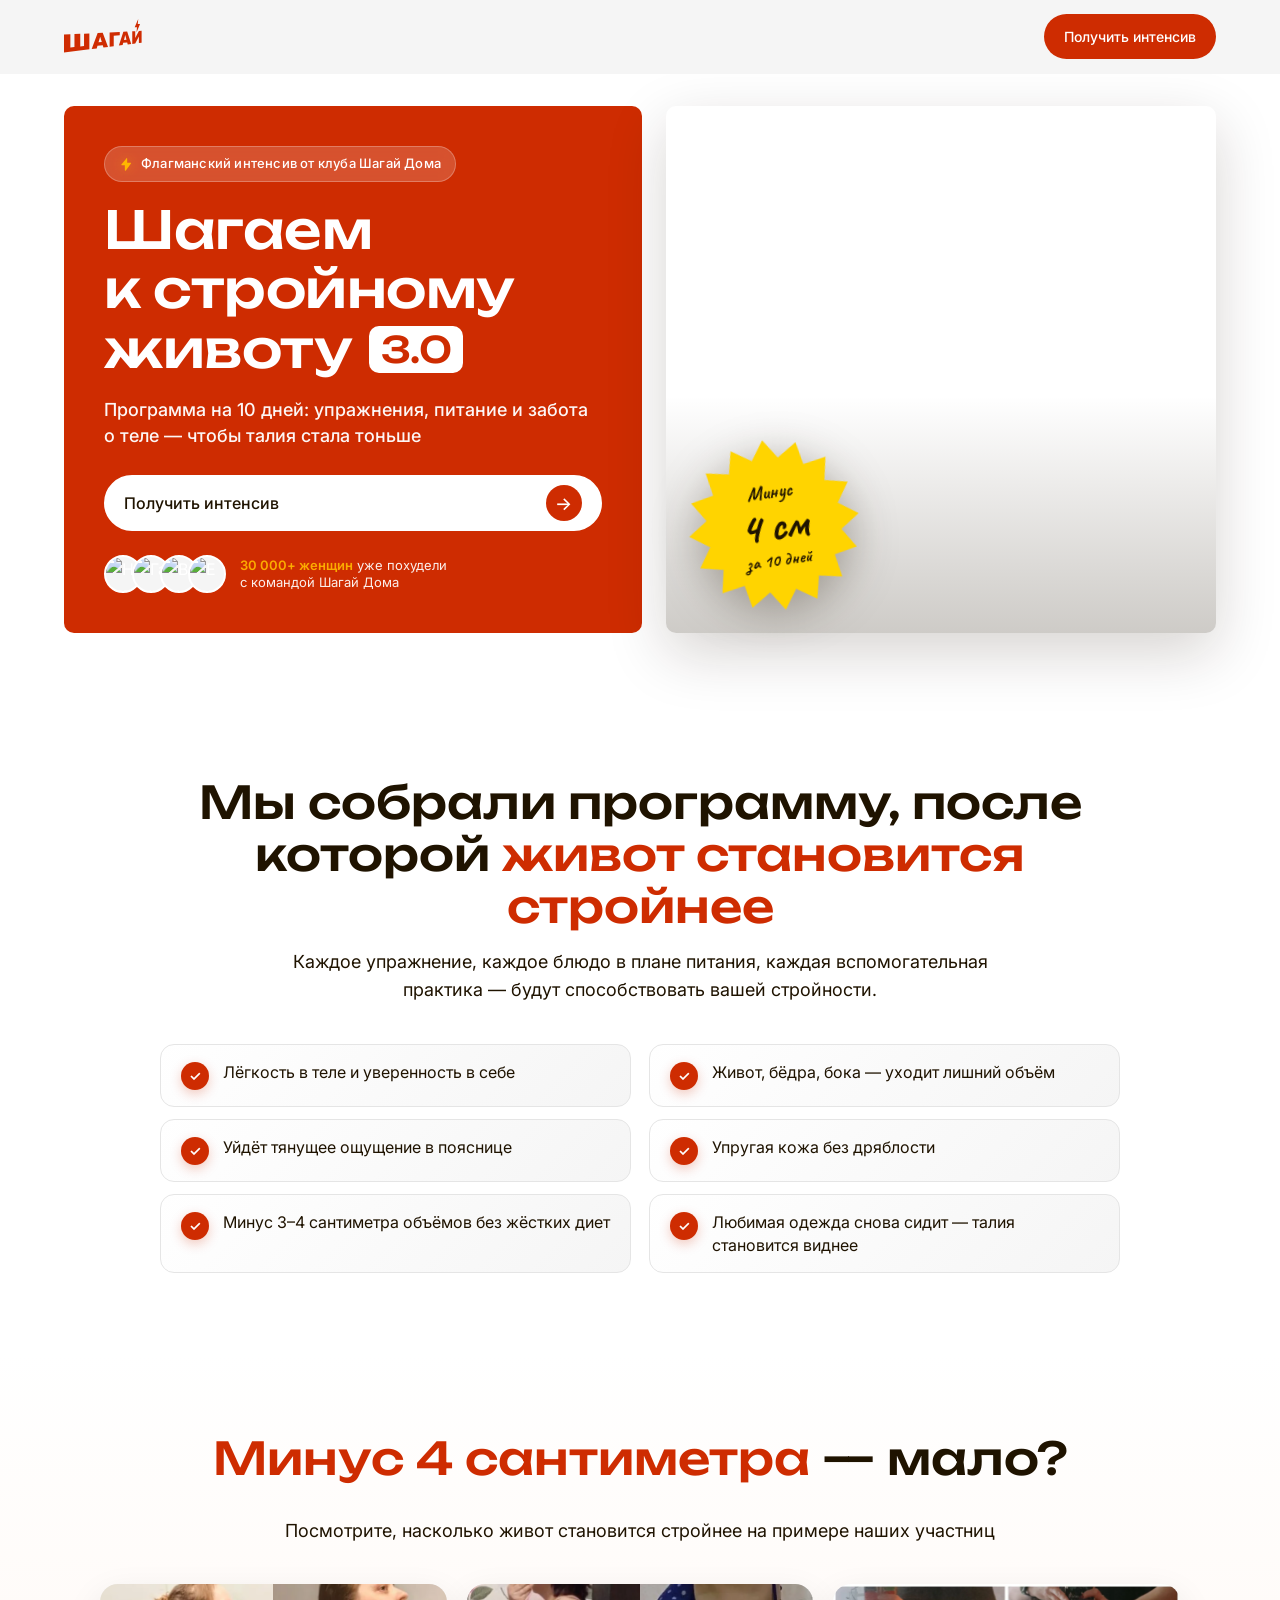
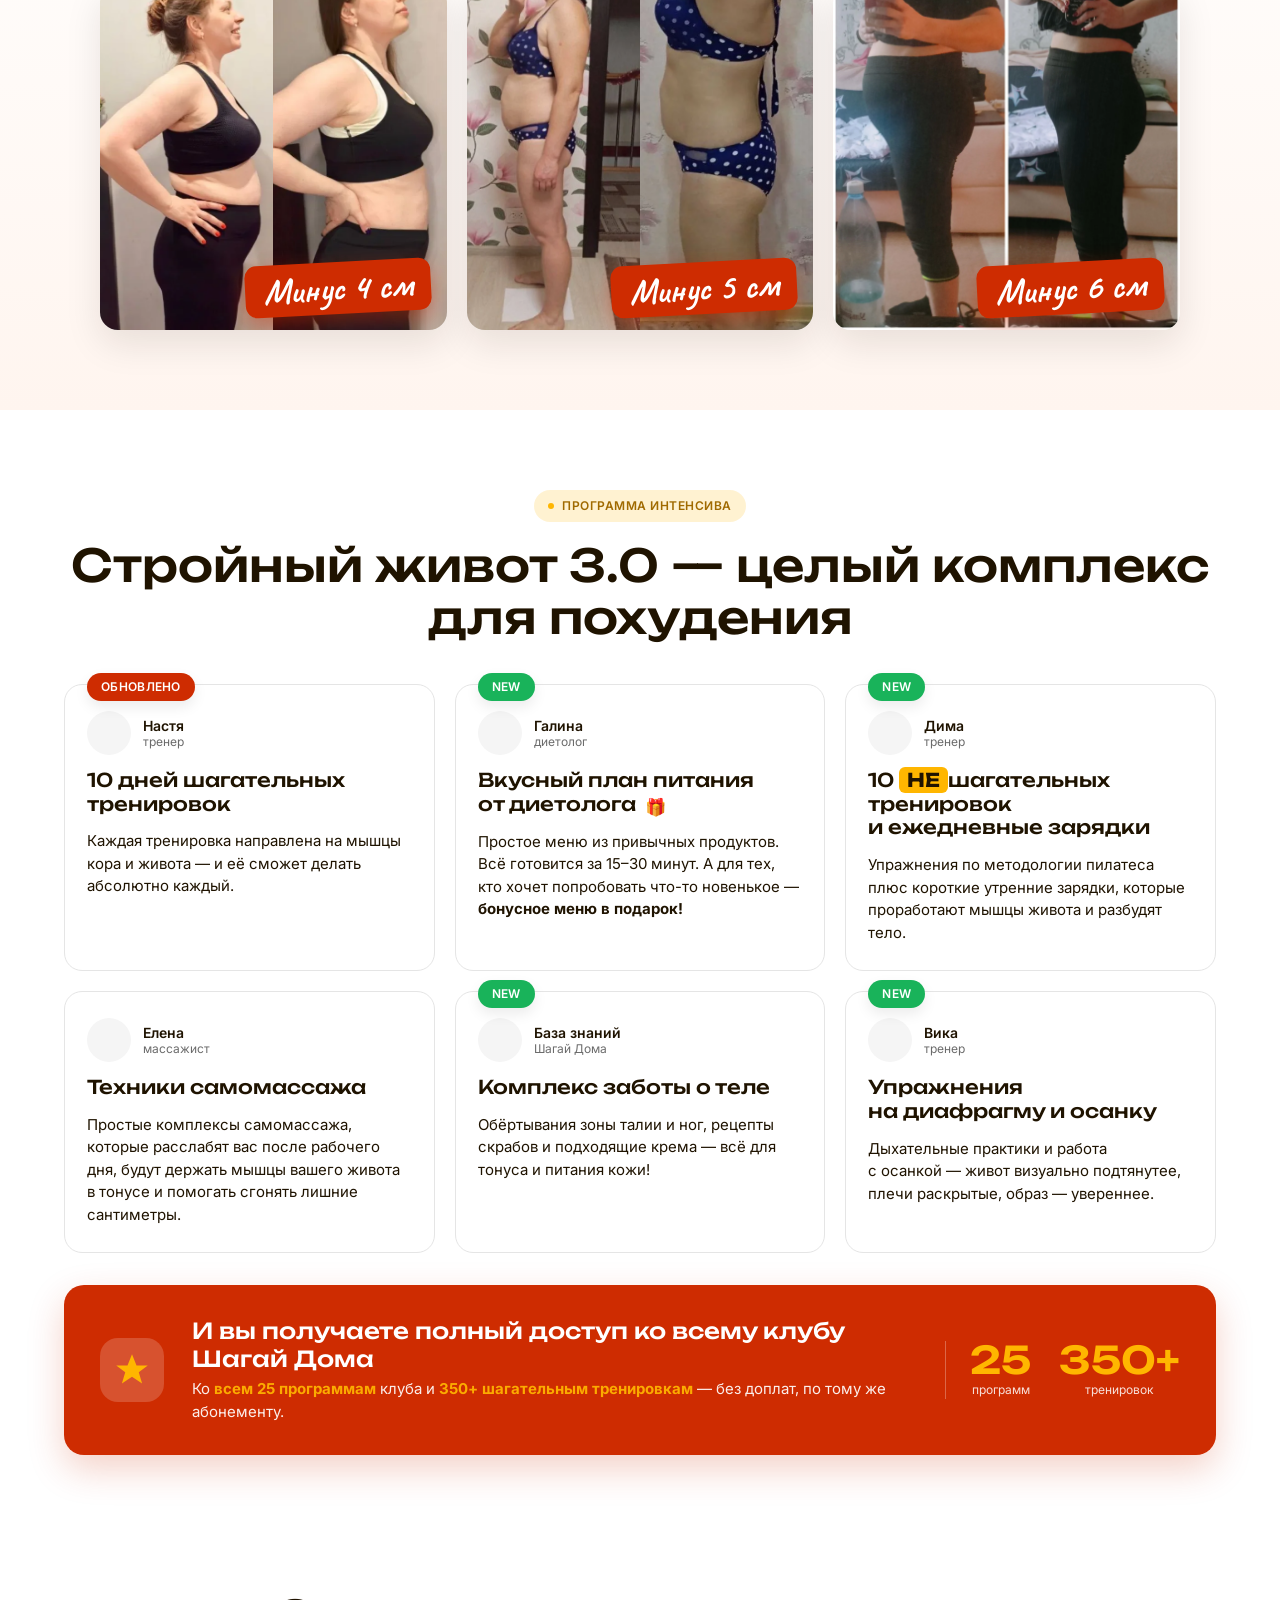
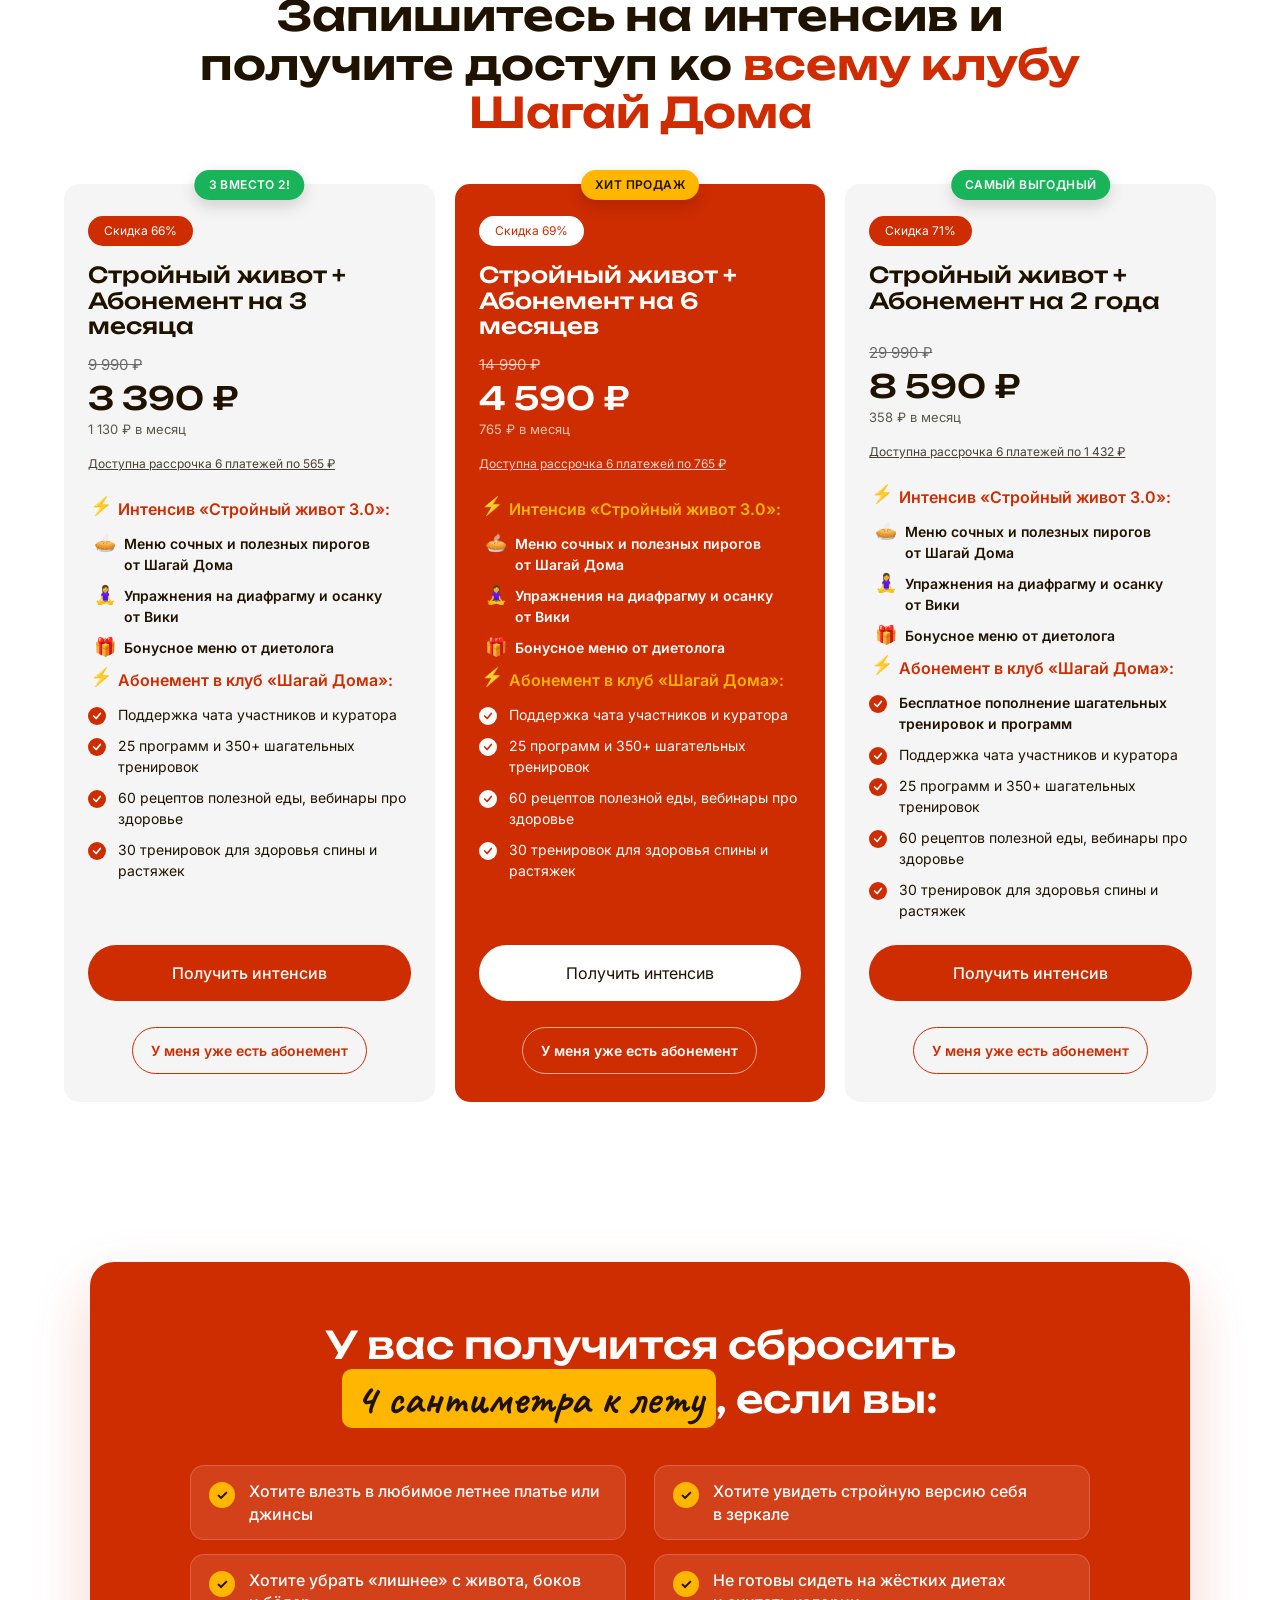
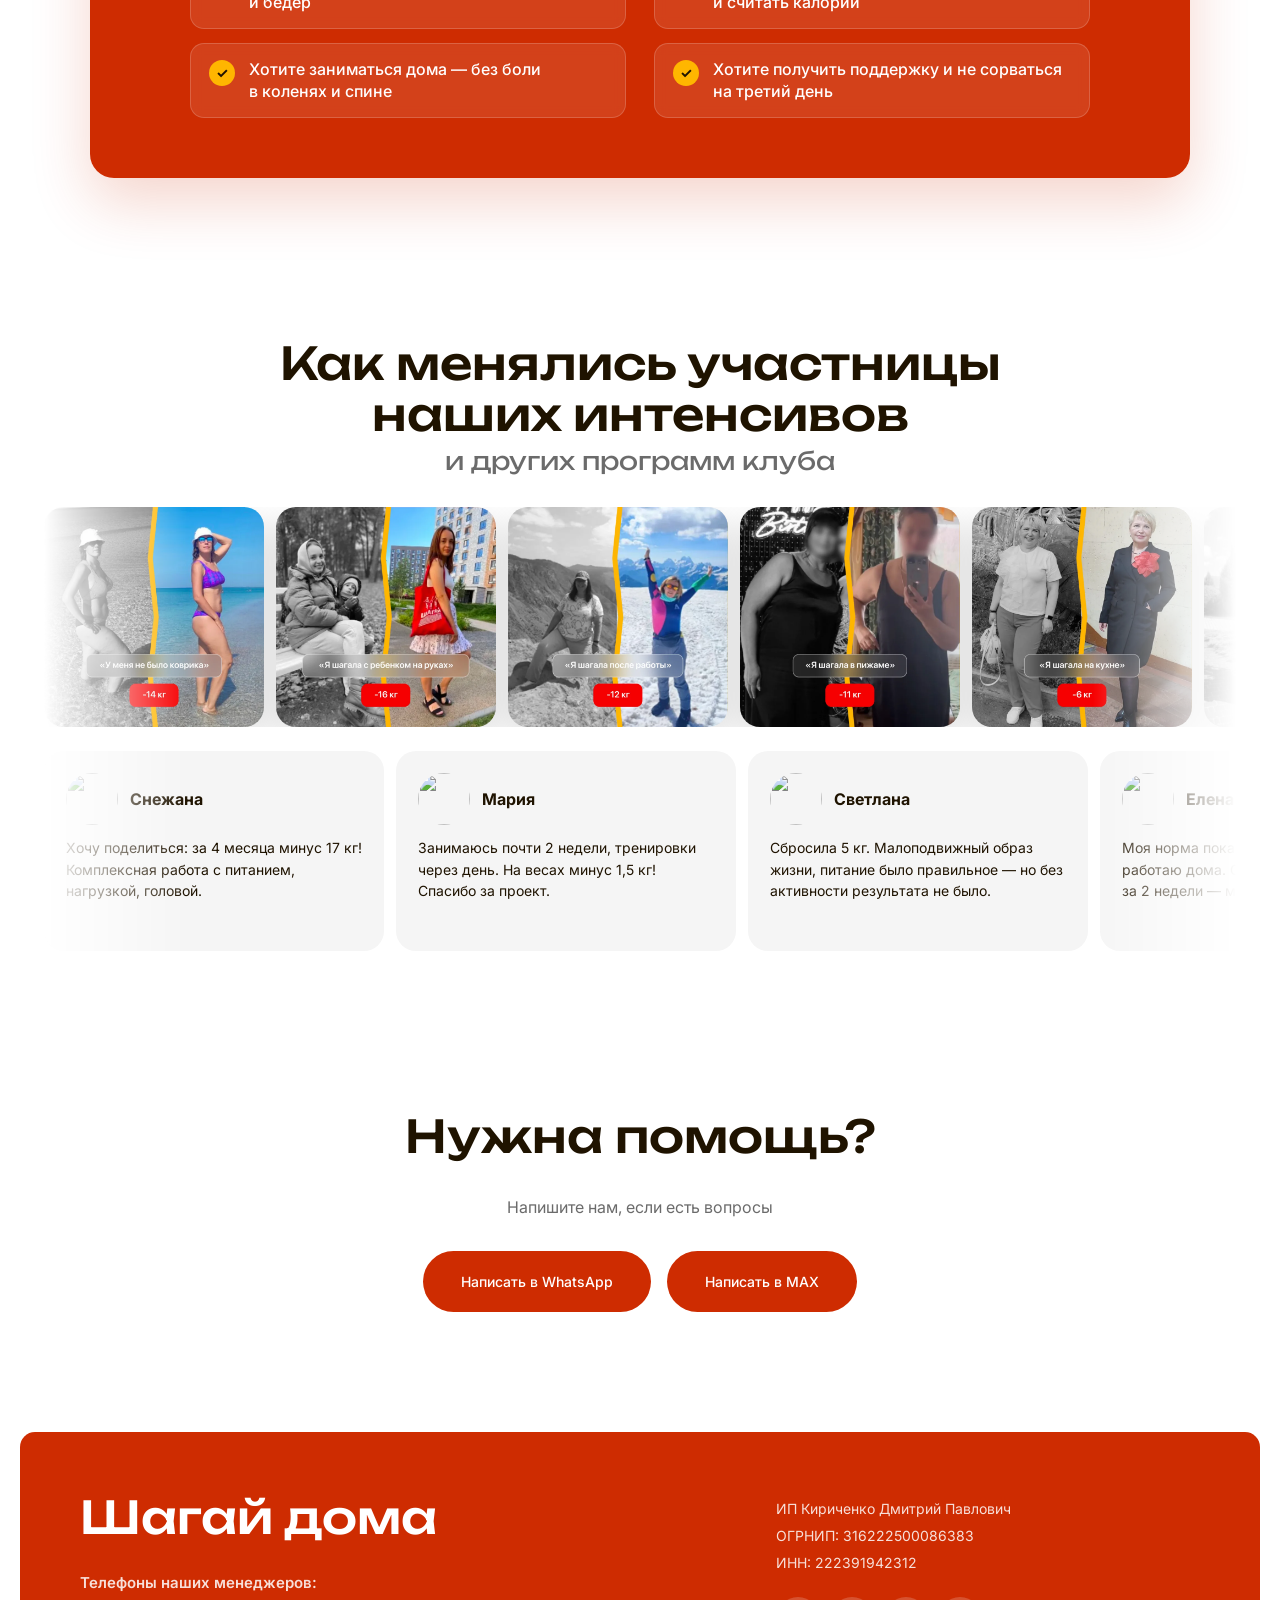
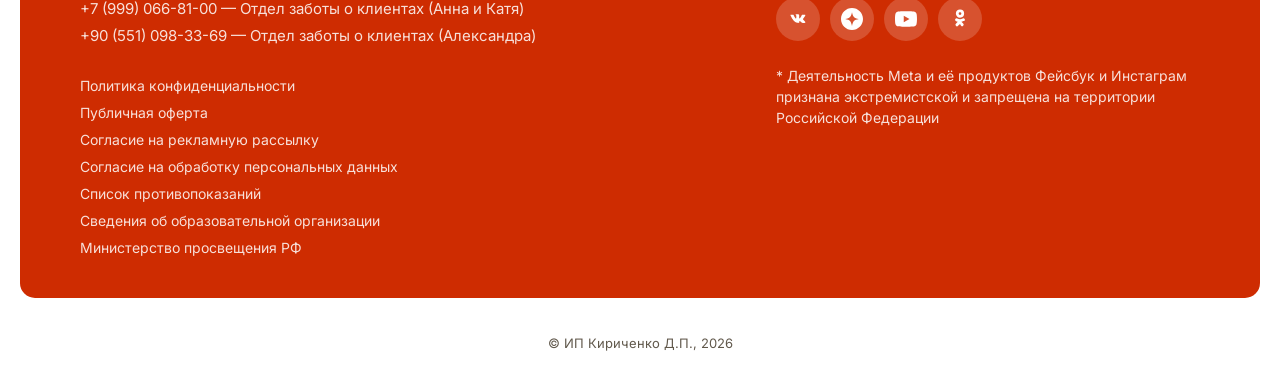
==== tilda-embed.html @ 9c6ad18a "fix(hero): жёлтое нажатие — обернул hover в @media (hover: hover) На iOS Safari :hover залипал после" ====
<!DOCTYPE html>
<html lang="ru">
<head>
  <meta charset="UTF-8" />
  <meta name="viewport" content="width=device-width, initial-scale=1.0" />
  <meta name="format-detection" content="telephone=no" />

  <title>Шагаем к стройному животу 3.0 — Шагай Дома</title>
  <meta name="description" content="Стройный живот 3.0 — целый комплекс похудения от клуба Шагай Дома. Минус 4 сантиметра за 10 дней — легко!" />
  <meta property="og:type" content="website" />
  <meta property="og:url" content="https://walk-walk.ru/programs/stroyniy-zhivot-3" />
  <meta property="og:title" content="Шагаем к стройному животу 3.0 — Шагай Дома" />
  <meta property="og:description" content="Минус 4 сантиметра за 10 дней — легко! Целый комплекс упражнений, питания и заботы о теле." />
  <link rel="canonical" href="https://walk-walk.ru/programs/stroyniy-zhivot-3" />

  <link rel="icon" type="image/png" sizes="32x32" href="https://static.tildacdn.com/tild3062-6234-4366-b031-623462313965/Frame_76.png" />
  <link rel="apple-touch-icon" href="https://static.tildacdn.com/tild6330-6138-4737-b163-386235663363/Frame_76.png" />

  <link rel="preconnect" href="https://fonts.googleapis.com" />
  <link rel="preconnect" href="https://fonts.gstatic.com" crossorigin />
  <link rel="preconnect" href="https://static.tildacdn.com" crossorigin />
  <!-- Только нужные веса (было 5×2=10, стало 2+3=5) -->
  <link href="https://fonts.googleapis.com/css2?family=Unbounded:wght@500;600&family=Inter:wght@400;500;600&family=Caveat:wght@600;700&display=swap&subset=latin,cyrillic" rel="stylesheet" />

  <!-- Preload hero-картинки — попадает в первый экран, ускоряет LCP -->
  <link rel="preload" as="image" href="https://static.tildacdn.com/tild3666-3131-4131-b165-646466333162/522A7887.jpg" fetchpriority="high" />

  <style>
/* =============================================================
   Шагательная Табата 2.0 — стили
   Палитра, типографика и сетка переснята с walk-walk.ru/programs/tabata
   ============================================================= */

:root {
  --color-bg: #ffffff;
  --color-text: #1f1300;
  --color-muted: #6b6b6b;
  --color-line: #e5e5e5;

  --color-primary: #ce2c01;      /* брендовый красный */
  --color-primary-hover: #ffb600; /* hover/акцент */
  --color-accent-dark: #ca4f00;
  --color-soft: #f5f5f5;          /* фон карточек/секций */
  --color-dark: #1f1300;          /* футер */
  --color-discount: #cf2c02;

  --radius-sm: 10px;
  --radius-md: 16px;
  --radius-lg: 24px;
  --radius-pill: 999px;

  --shadow-sm: 0 2px 8px rgba(31, 19, 0, 0.06);
  --shadow-md: 0 10px 30px rgba(31, 19, 0, 0.10);

  --font-h: 'Unbounded', Arial, sans-serif;
  --font-b: 'Inter', Arial, sans-serif;

  --container: 1200px;
  --gutter: 24px;
}

* { box-sizing: border-box; }
html { scroll-behavior: smooth; overflow-x: hidden; }
body {
  margin: 0;
  background: var(--color-bg);
  color: var(--color-text);
  font-family: var(--font-b);
  font-size: 16px;
  line-height: 1.5;
  -webkit-font-smoothing: antialiased;
  overflow-x: hidden;          /* нет горизонтального скролла */
  word-wrap: break-word;       /* длинные слова не торчат */
  overflow-wrap: break-word;
}
h1, h2, h3 { word-wrap: break-word; overflow-wrap: break-word; hyphens: manual; }
img { max-width: 100%; display: block; }
a { color: inherit; text-decoration: none; }
button { font: inherit; cursor: pointer; }
ul { list-style: none; padding: 0; margin: 0; }

.container {
  max-width: var(--container);
  margin: 0 auto;
  padding: 0 var(--gutter);
}

/* ======================== TYPOGRAPHY =========================== */
h1, h2, h3 { font-family: var(--font-h); font-weight: 500; margin: 0; line-height: 1.15; }
.section { padding: 80px 0; }
.section__title {
  font-size: 45px;
  font-weight: 500;
  text-align: center;
  margin-bottom: 32px;
}
@media (max-width: 768px) {
  .section__title { font-size: 30px; }
}
.section__lead {
  text-align: center;
  font-size: 18px;
  color: var(--color-muted);
  max-width: 720px;
  margin: -16px auto 40px;
}

/* ======================== BUTTONS ============================== */
.btn {
  display: inline-flex;
  align-items: center;
  justify-content: center;
  gap: 8px;
  padding: 14px 28px;
  border-radius: var(--radius-pill);
  font-weight: 500;
  font-size: 16px;
  border: 2px solid transparent;
  transition: background .2s, color .2s, border-color .2s, transform .15s;
  white-space: nowrap;
}
.btn:active { transform: translateY(1px); }
.btn--sm { padding: 10px 18px; font-size: 14px; }
.btn--lg { padding: 18px 36px; font-size: 14px; }
.btn--block { width: 100%; }

.btn--primary { background: var(--color-primary); color: #fff; }
.btn--primary:hover { background: var(--color-primary-hover); color: #1f1300; }

.btn--white { background: #fff; color: var(--color-text); border-color: #fff; font-family: var(--font-b); font-weight: 400; }
.btn--white:hover { background: var(--color-primary); color: #fff; border-color: var(--color-primary); }

.btn--outline { background: transparent; color: var(--color-text); border-color: var(--color-discount); }
.btn--outline:hover { background: var(--color-primary); border-color: var(--color-primary); color: #fff; }

.btn--outline-white { background: transparent; color: #fff; border-color: #fff; }
.btn--outline-white:hover { background: #fff; color: var(--color-primary); }

/* ======================== HEADER =============================== */
.header {
  position: sticky;
  top: 0;
  z-index: 50;
  background: var(--color-soft);
  border-bottom: 1px solid transparent;
  transition: box-shadow .2s, background .2s;
}
.header.is-scrolled { box-shadow: var(--shadow-sm); background: rgba(245,245,245,.95); backdrop-filter: blur(6px); }
.header__inner {
  display: flex;
  align-items: center;
  justify-content: space-between;
  gap: 16px;
  padding: 14px var(--gutter);
}
.header__logo { flex-shrink: 0; }
.header__actions { flex-shrink: 0; display: flex; gap: 12px; align-items: center; }
.header__burger {
  width: 36px; height: 36px;
  display: none;
  flex-direction: column; justify-content: center; gap: 5px;
  border: 0; background: transparent; padding: 0;
}
@media (max-width: 959px) {
  .header__burger { display: flex; }
}
.header__burger span { height: 2px; background: var(--color-text); border-radius: 2px; display: block; }
.header__logo {
  display: inline-flex !important;
  align-items: center;
  flex-shrink: 0;
  visibility: visible;
  opacity: 1;
}
.header__logo svg,
.header__logo img {
  height: 36px;
  width: auto;
  display: block;
  flex-shrink: 0;
}
@media (max-width: 768px) {
  .header__logo svg, .header__logo img { height: 28px; }
}
.header__nav { display: flex; gap: 24px; align-items: center; }
.header__nav a { font-size: 14px; color: var(--color-text); }
.header__nav a:hover { color: var(--color-primary); }
.header__actions { display: flex; gap: 12px; align-items: center; }

/* На узких экранах — прячем «Личный кабинет», оставляем только основной CTA */
@media (max-width: 768px) {
  .header__actions .btn--outline { display: none; }
  .header__inner { gap: 8px; }
}
/* На совсем узких — компактируем CTA */
@media (max-width: 420px) {
  .header__actions .btn--sm { padding: 8px 14px; font-size: 13px; }
}

/* ======================== OVERLAY NAV =========================== */
.overlay-nav__backdrop {
  position: fixed; inset: 0; background: rgba(0,0,0,.5);
  opacity: 0; visibility: hidden; transition: opacity .25s; z-index: 99;
}
.overlay-nav__backdrop.is-open { opacity: 1; visibility: visible; }
.overlay-nav {
  position: fixed; top: 0; left: 0; bottom: 0;
  width: min(360px, 90vw); background: var(--color-primary);
  color: #fff; padding: 28px 28px 24px;
  transform: translateX(-100%); transition: transform .3s ease;
  z-index: 100; display: flex; flex-direction: column; gap: 24px;
  overflow-y: auto;
}
.overlay-nav.is-open { transform: translateX(0); }
.overlay-nav__close {
  align-self: flex-end; background: transparent; color: #fff;
  border: 0; font-size: 32px; line-height: 1; padding: 0; margin-bottom: -10px;
}
.overlay-nav__list { display: flex; flex-direction: column; gap: 14px; font-size: 16px; }
.overlay-nav__list a:hover { color: var(--color-primary-hover); }
.overlay-nav__socials { display: flex; gap: 12px; align-items: center; flex-wrap: wrap; }
.overlay-nav__socials a {
  width: 36px; height: 36px; border-radius: 50%;
  display: inline-flex; align-items: center; justify-content: center;
  background: rgba(255,255,255,.16);
  color: #fff;
  transition: background .2s;
}
.overlay-nav__socials a:hover { background: #fff; color: var(--color-primary); }
.overlay-nav__socials svg { width: 18px; height: 18px; }
.overlay-nav__cta { display: flex; flex-direction: column; gap: 10px; margin-top: auto; }
.overlay-nav__disclaimer { font-size: 11px; opacity: .8; margin: 0; }

/* ======================== HERO ================================ */
.hero { padding: 32px 0 64px; }
.hero__grid {
  display: grid;
  grid-template-columns: 1.05fr 1fr;
  gap: 24px;
  align-items: stretch;
}
.hero__card {
  position: relative;
  overflow: hidden;
  background: var(--color-primary);
  color: #fff;
  border-radius: var(--radius-sm);
  padding: 40px;
  display: flex;
  flex-direction: column;
  gap: 28px;
}
.hero__card::after {
  content: "";
  position: absolute; inset: 0;
  background: url('https://static.tildacdn.com/tild3562-3535-4166-b634-663130393766/SVG.png') no-repeat center center / cover;
  opacity: 0.18;
  pointer-events: none;
}
.hero__card > * { position: relative; z-index: 1; }
.breadcrumbs {
  display: flex; flex-wrap: wrap; gap: 6px;
  font-size: 13px; opacity: .85;
}
.breadcrumbs a:hover { text-decoration: underline; }
.hero__title {
  font-size: clamp(30px, 5vw, 52px);
  letter-spacing: -0.5px;
}
.hero__title-accent {
  display: inline-block;
  background: #fff;
  color: var(--color-primary);
  padding: 0 12px;
  border-radius: 10px;
  margin-left: 6px;
  font-size: 0.7em;
  vertical-align: 0.15em;
  line-height: 1.3;
}
.hero__stats {
  display: grid;
  grid-template-columns: 1fr 1fr;
  gap: 18px 24px;
}
.hero__stats li {
  display: flex;
  align-items: center;
  gap: 14px;
}
.hero__stats img {
  width: 28px; height: 28px;
  filter: brightness(0) invert(1);
  flex-shrink: 0;
}
.hero__stats strong {
  display: block; font-family: var(--font-h);
  font-size: 22px; line-height: 1.1; font-weight: 600;
}
.hero__stats span { display: block; font-size: 13px; opacity: .9; }
.hero__image {
  background-size: cover;
  background-position: center;
  border-radius: var(--radius-sm);
  min-height: 380px;
}
.hero__cta {
  margin-top: 8px;
  height: 56px;
  font-size: 16px;
  font-weight: 500;
}

@media (max-width: 900px) {
  .hero__grid { grid-template-columns: 1fr; }
  .hero__image { min-height: 280px; }
  .hero__card { padding: 28px; }
}
@media (max-width: 480px) {
  .hero__stats { grid-template-columns: 1fr; }
}

/* ======================== ABOUT (Что такое Табата 2.0) ============ */
.about__video-block { margin-bottom: 28px; display: flex; justify-content: center; }
.about__video-frame {
  position: relative;
  width: 100%;
  max-width: 560px;          /* квадрат не растягивается на широких экранах */
  aspect-ratio: 1 / 1;       /* Kinescope-видео квадратное (1:1) */
  border-radius: var(--radius-md);
  overflow: hidden;
  background: linear-gradient(135deg, #1f1300 0%, #3a2410 100%);
  box-shadow: var(--shadow-md);
}
.about__video-frame iframe {
  position: absolute; inset: 0;
  width: 100%; height: 100%;
  border: 0;
}
/* === H2: главный тезис под видео (большой) === */
.about__claim {
  max-width: 920px;
  margin: 36px auto 0;
  text-align: center;
  font-family: var(--font-h);
  font-size: 36px;
  font-weight: 500;
  line-height: 1.2;
  letter-spacing: -0.5px;
}
.about__claim strong { color: var(--color-primary); }
.about__claim mark {
  background: var(--color-primary-hover);
  color: #1f1300;
  padding: 2px 14px;
  border-radius: 12px;
  font-weight: 600;
  white-space: nowrap;
}
@media (max-width: 900px) {
  .about__claim { font-size: 26px; }
}
@media (max-width: 540px) {
  .about__claim { font-size: 22px; line-height: 1.25; }
  .about__claim mark { padding: 1px 10px; border-radius: 8px; }
}

/* === H3: подзаголовок «В её основе:» (маленький) === */
.about__lead-short {
  text-align: center;
  font-family: var(--font-b);
  font-size: 18px;
  font-weight: 500;
  color: var(--color-text);
  line-height: 1.4;
  margin: 40px 0 22px;
}
.about__lead-short strong { color: var(--color-primary); }
@media (max-width: 540px) {
  .about__lead-short { font-size: 16px; margin: 28px 0 18px; }
}

.about__cards {
  display: grid;
  grid-template-columns: repeat(3, 1fr);
  gap: 16px;
  max-width: 1080px;
  margin: 0 auto;
}
.about-card {
  background: #fff;
  border: 1px solid var(--color-line);
  border-radius: 18px;
  padding: 24px 22px;
  display: flex;
  flex-direction: column;
  gap: 12px;
  transition: transform .2s, box-shadow .2s, border-color .2s;
}
.about-card:hover {
  transform: translateY(-4px);
  box-shadow: var(--shadow-md);
  border-color: var(--color-primary);
}
.about-card__icon {
  width: 52px; height: 52px;
  border-radius: 14px;
  background: var(--color-soft);
  display: inline-flex; align-items: center; justify-content: center;
  font-size: 26px;
}
.about-card p {
  margin: 0;
  font-size: 15px;
  line-height: 1.5;
  color: var(--color-text);
}
.about-card strong { color: var(--color-primary); }

@media (max-width: 900px) {
  .about__cards { grid-template-columns: 1fr 1fr; gap: 12px; }
  .about__lead-short { font-size: 20px; }
}
@media (max-width: 540px) {
  .about__cards { grid-template-columns: 1fr; }
  .about__lead-short { font-size: 18px; margin-bottom: 20px; }
  .about-card { padding: 18px 20px; }
}

/* ======================== FORWHOM (Вам хочется:) =============== */
.forwhom__head { text-align: center; margin-bottom: 32px; }
.forwhom__head .program__eyebrow { margin-bottom: 18px; }
.forwhom__head .forwhom__lead { margin-top: 16px; }

.forwhom__title-accent {
  display: inline-block;
  color: var(--color-primary);
}
@media (min-width: 769px) {
  .forwhom__title-accent { white-space: nowrap; }
}
@media (max-width: 768px) {
  .forwhom__title-accent {
    display: block;
    margin-top: 6px;
    white-space: normal;
    word-wrap: break-word;
    overflow-wrap: break-word;
  }
}
.forwhom__lead {
  text-align: center;
  font-family: var(--font-h);
  font-size: 22px;
  font-weight: 500;
  margin: 0 0 28px;
}
.forwhom__list {
  max-width: 760px;
  margin: 0 auto;
  display: grid;
  gap: 14px;
}
.forwhom__list li {
  display: flex;
  align-items: flex-start;
  gap: 16px;
  background: var(--color-soft);
  border-radius: 14px;
  padding: 18px 22px;
  font-size: 17px;
  line-height: 1.45;
  transition: transform .2s, box-shadow .2s, background .2s;
}
.forwhom__list li:hover {
  transform: translateX(4px);
  background: #fff;
  box-shadow: var(--shadow-sm);
}
.forwhom__bullet {
  flex: 0 0 28px;
  width: 28px; height: 28px;
  border-radius: 50%;
  background: var(--color-primary);
  color: #fff;
  display: inline-flex;
  align-items: center; justify-content: center;
  font-size: 14px;
  font-weight: 600;
  margin-top: 2px;
}
.forwhom__conclusion {
  max-width: 760px;
  margin: 32px auto 0;
  text-align: center;
  font-size: 18px;
  line-height: 1.5;
}
.forwhom__conclusion strong { color: var(--color-primary); }
@media (max-width: 540px) {
  .forwhom__lead { font-size: 19px; margin-bottom: 22px; }
  .forwhom__list li { padding: 14px 16px; font-size: 15px; }
  .forwhom__conclusion { font-size: 16px; }
}

/* ======================== UPDATES =========================== */
.updates { background: linear-gradient(180deg, #fff 0%, #fff5ef 100%); }
.updates .section__title { margin-bottom: 40px; }
.updates__price-note {
  display: inline-block;
  color: var(--color-primary);
  font-size: 0.6em;
  vertical-align: 0.15em;
  white-space: nowrap;
}
.updates__grid {
  display: grid; gap: 20px;
  grid-template-columns: repeat(3, 1fr);
}
.update-card {
  position: relative;
  background: #fff;
  border-radius: var(--radius-md);
  padding: 32px 28px 28px;
  border: 2px solid var(--color-primary);
  box-shadow: var(--shadow-sm);
  display: flex; flex-direction: column; gap: 8px;
}
.update-card__badge {
  position: absolute; top: -12px; left: 24px;
  background: var(--color-primary); color: #fff;
  padding: 4px 12px; border-radius: var(--radius-pill);
  font-size: 12px; font-weight: 600; letter-spacing: 0.5px;
}
.update-card__count {
  font-family: var(--font-h);
  font-size: 56px;
  font-weight: 600;
  color: var(--color-primary);
  line-height: 1;
  margin-bottom: 4px;
}
.update-card--secret {
  background: linear-gradient(135deg, #1f1300 0%, #3a2410 100%);
  color: #fff;
  border-color: var(--color-primary-hover);
}
.update-card--secret p { color: rgba(255,255,255,.85); }
.update-card--secret strong { color: var(--color-primary-hover); }
.update-card__badge--gift {
  background: var(--color-primary-hover);
  color: #1f1300;
}
.update-card h3 { font-size: 20px; font-weight: 500; margin-bottom: 6px; line-height: 1.2; }
.update-card p { margin: 0; color: var(--color-muted); font-size: 15px; line-height: 1.5; }
@media (max-width: 900px) { .updates__grid { grid-template-columns: 1fr; } }

/* === Плашка-бонус «И вы получаете доступ к клубу» === */
.updates__bonus {
  margin-top: 28px;
  background: var(--color-primary);
  color: #fff;
  border-radius: 20px;
  padding: 32px 36px;
  display: grid;
  grid-template-columns: auto 1fr auto;
  gap: 28px;
  align-items: center;
  box-shadow: 0 14px 36px rgba(206, 44, 1, .22);
  position: relative;
  overflow: hidden;
}
.updates__bonus::before {
  content: "";
  position: absolute;
  inset: 0;
  background: url('https://static.tildacdn.com/tild3562-3535-4166-b634-663130393766/SVG.png') no-repeat right center / 50% auto;
  opacity: 0.12;
  pointer-events: none;
}
.updates__bonus > * { position: relative; z-index: 1; }

.updates__bonus-icon {
  width: 64px; height: 64px;
  border-radius: 18px;
  background: rgba(255,255,255,.18);
  color: var(--color-primary-hover);
  display: flex; align-items: center; justify-content: center;
  flex-shrink: 0;
}
.updates__bonus-text h3 {
  font-size: 22px;
  font-family: var(--font-h);
  font-weight: 500;
  line-height: 1.25;
  margin: 0 0 6px;
}
.updates__bonus-text p {
  margin: 0;
  font-size: 15px;
  line-height: 1.5;
  opacity: .92;
}
.updates__bonus-text strong { color: var(--color-primary-hover); }

.updates__bonus-stats {
  display: flex;
  gap: 28px;
  flex-shrink: 0;
  padding-left: 24px;
  border-left: 1px solid rgba(255,255,255,.28);
}
.updates__bonus-stats > div {
  text-align: center;
  display: flex; flex-direction: column; gap: 2px;
}
.updates__bonus-stats strong {
  font-family: var(--font-h);
  font-size: 38px;
  font-weight: 600;
  line-height: 1;
  color: var(--color-primary-hover);
}
.updates__bonus-stats span {
  font-size: 12px;
  opacity: .85;
  text-transform: lowercase;
}

@media (max-width: 768px) {
  .updates__bonus {
    grid-template-columns: 1fr;
    text-align: center;
    padding: 24px 22px;
    gap: 18px;
  }
  .updates__bonus-icon { justify-self: center; }
  .updates__bonus-stats {
    justify-content: center;
    padding-left: 0;
    border-left: 0;
    border-top: 1px solid rgba(255,255,255,.28);
    padding-top: 18px;
    gap: 36px;
  }
  .updates__bonus-text h3 { font-size: 19px; }
  .updates__bonus-stats strong { font-size: 32px; }
}

/* ======================== CASES + MARQUEE ===================== */
.cases .section__title-sub {
  display: block;
  font-size: 0.55em;
  color: var(--color-muted);
  font-weight: 400;
  margin-top: 6px;
}

/* Контейнер ленты — выходит за пределы .container на отступ.
   Паттерн скопирован из walk-walk: margin-negative + mask 12/88. */
.marquee {
  position: relative;
  margin: 24px -20px 0;
  overflow: hidden;
  -webkit-mask-image: linear-gradient(90deg, transparent, #000 12%, #000 88%, transparent);
          mask-image: linear-gradient(90deg, transparent, #000 12%, #000 88%, transparent);
}
.marquee + .marquee { margin-top: 24px; }

.marquee__track {
  display: flex;
  gap: 12px;
  width: max-content;
  animation: marquee-scroll 40s linear infinite;
  will-change: transform;
}
.marquee--reverse .marquee__track { animation-direction: reverse; }
.marquee--reviews .marquee__track { animation-duration: 60s; }

/* Pause-on-hover */
.marquee:hover .marquee__track,
.marquee:focus-within .marquee__track { animation-play-state: paused; }

/* Бесшовная петля: смещаем на половину ширины МИНУС половину gap
   (потому что дубль контента создаёт лишний gap в середине) */
@keyframes marquee-scroll {
  0%   { transform: translate3d(0, 0, 0); }
  100% { transform: translate3d(calc(-50% - 6px), 0, 0); }
}

/* Кейсы в ленте — квадратные карточки с тенью (walk-walk стиль) */
.marquee--cases .case-tile {
  flex: 0 0 220px;
  width: 220px;
  height: 220px;
  border-radius: 20px;
  overflow: hidden;
  background: #eee;
  box-shadow: 0 12px 36px rgba(0,0,0,.14);
  transition: transform .25s, box-shadow .25s;
}
.marquee--cases .case-tile img {
  width: 100%; height: 100%; object-fit: cover; display: block;
}
.marquee--cases .case-tile:hover {
  transform: translateY(-4px);
  box-shadow: 0 18px 40px rgba(0,0,0,.18);
}

/* Карточки отзывов в ленте */
.marquee--reviews .review-card {
  flex: 0 0 340px;
  background: var(--color-soft);
  border-radius: 20px;
  padding: 22px;
  display: flex; flex-direction: column; gap: 12px;
  min-height: 200px;
}
.marquee--reviews .review-card p {
  font-size: 14px;
  line-height: 1.55;
  margin: 0;
}

/* На мобиле — карточки компактнее, лента бежит быстрее */
@media (max-width: 768px) {
  .marquee { margin-left: -16px; margin-right: -16px; }
  .marquee__track { gap: 10px; }
  .marquee--cases .case-tile {
    flex-basis: 180px; width: 180px; height: 180px;
    border-radius: 18px;
  }
  .marquee--reviews .review-card {
    flex-basis: 280px; padding: 18px;
    border-radius: 18px;
  }
  .marquee--reviews .review-card p { font-size: 13px; }
  @keyframes marquee-scroll-mobile {
    0%   { transform: translate3d(0, 0, 0); }
    100% { transform: translate3d(calc(-50% - 5px), 0, 0); }
  }
  .marquee__track { animation-name: marquee-scroll-mobile; animation-duration: 30s; }
  .marquee--reviews .marquee__track { animation-duration: 45s; }
}

/* prefers-reduced-motion — статичный скролл вместо анимации */
@media (prefers-reduced-motion: reduce) {
  .marquee__track { animation: none; }
  .marquee { overflow-x: auto; }
}

/* ======================== REVIEWS ============================= */
.reviews__header {
  display: flex; justify-content: space-between; align-items: center;
  margin-bottom: 28px; gap: 16px; flex-wrap: wrap;
}
.reviews__header .section__title { margin: 0; text-align: left; }
.reviews__arrows { display: flex; gap: 12px; }
.reviews__arrow {
  width: 48px; height: 48px; border-radius: 50%;
  background: transparent; border: 1px solid #e5e5e5;
  color: var(--color-text);
  font-size: 22px; line-height: 1;
  transition: background .2s, color .2s, border-color .2s;
}
.reviews__arrow:hover { background: var(--color-primary); border-color: var(--color-primary); color: #fff; }

.reviews__track {
  display: flex; gap: 16px;
  overflow-x: auto; scroll-snap-type: x mandatory;
  padding-bottom: 16px;
  scroll-behavior: smooth;
  scrollbar-width: thin;
}
.reviews__track::-webkit-scrollbar { height: 6px; }
.reviews__track::-webkit-scrollbar-thumb { background: var(--color-primary); border-radius: 4px; }
.review-card {
  flex: 0 0 360px;
  scroll-snap-align: start;
  background: var(--color-soft);
  border-radius: var(--radius-md);
  padding: 24px;
  display: flex; flex-direction: column; gap: 14px;
}
.review-card--big { flex-basis: 420px; background: #fff5ef; }
.review-card__head { display: flex; align-items: center; gap: 12px; }
.review-card__head img {
  width: 52px; height: 52px; border-radius: 50%; object-fit: cover;
}
.review-card__head strong { font-size: 16px; }
.review-card p { margin: 0; font-size: 14px; line-height: 1.5; }

/* ======================== RATES BANNER ======================== */
.rates-banner {
  padding: 56px 0 32px;
  text-align: center;
}
.rates-banner h2 {
  font-size: clamp(24px, 3.4vw, 42px);
  font-family: var(--font-h);
  font-weight: 600;
  max-width: 900px; margin: 0 auto;
}
.rates-banner .accent { color: var(--color-discount); }

/* ======================== RATES =============================== */
.rates { padding-top: 16px; padding-bottom: 80px; }
.rates__grid {
  display: grid;
  grid-template-columns: repeat(3, 1fr);
  gap: 20px;
  align-items: stretch;
}
.rate-card {
  position: relative;
  background: var(--color-soft);
  border-radius: 15px;
  padding: 32px 24px 28px;
  display: flex; flex-direction: column; gap: 16px;
}
.rate-card--featured {
  background: var(--color-primary);
  color: #fff;
}
.rate-card__discount {
  align-self: flex-start;
  background: var(--color-primary);
  color: #fff;
  font-weight: 400;
  font-size: 12px;
  padding: 7px 16px;
  border-radius: var(--radius-pill);
  line-height: 16px;
}
.rate-card--featured .rate-card__discount { background: #fff; color: var(--color-primary); }

.rate-card__badge-top {
  position: absolute;
  top: -14px; left: 50%;
  transform: translateX(-50%);
  background: var(--color-primary-hover);
  color: #1f1300;
  font-family: var(--font-b);
  font-weight: 600;
  font-size: 12px;
  letter-spacing: 0.4px;
  text-transform: uppercase;
  padding: 6px 14px;
  border-radius: var(--radius-pill);
  box-shadow: 0 6px 16px rgba(0,0,0,.15);
  white-space: nowrap;
}
.rate-card__title {
  font-size: 22px;
  font-family: var(--font-h);
  font-weight: 500;
  min-height: 64px;  /* 2 строки — выравнивает цены по горизонтали во всех тарифах */
  display: flex;
  align-items: flex-start;
}
@media (max-width: 540px) {
  .rate-card__title { min-height: 0; }  /* на мобиле каждая карточка идёт отдельно — выравнивание не нужно */
}

/* Bonus-бейдж «2+1 в подарок» — зелёный (выгода) */
.rate-card__badge-top--bonus {
  background: #19b35a;
  color: #fff;
}
/* «Самый выгодный» — тоже зелёный */
.rate-card__badge-top--best {
  background: #19b35a;
  color: #fff;
}

/* Стили под виджет внутри попапа */
.popup__widget {
  margin-top: 20px;
  min-height: 60px;     /* пока GetCourse подгружается, держит высоту */
}
.popup__widget iframe,
.popup__widget a,
.popup__widget button {
  max-width: 100% !important;
}
.popup__sub {
  font-size: 14px !important;
  color: var(--color-primary) !important;
  font-weight: 500;
  margin: 0 0 8px !important;
}
/* «У меня уже есть абонемент» — ссылка-кнопка под основной CTA на тарифах */
.rate-card__alt-link {
  display: block;
  margin: 10px auto 0;
  padding: 12px 18px;
  text-align: center;
  font-size: 14px;
  font-weight: 600;
  color: var(--color-primary);
  background: transparent;
  border: 1.5px solid var(--color-primary);
  border-radius: 999px;
  text-decoration: none;
  transition: background .15s, color .15s;
}
.rate-card__alt-link:hover { background: var(--color-primary); color: #fff; }
/* На красном (featured) тарифе — белая обводка */
.rate-card__alt-link--on-red {
  color: #fff;
  border-color: rgba(255,255,255,0.6);
}
.rate-card__alt-link--on-red:hover { background: #fff; color: var(--color-primary); border-color: #fff; }
.rate-card__price { display: flex; flex-direction: column; gap: 4px; }
.rate-card__old {
  text-decoration: line-through;
  color: var(--color-muted);
  font-size: 15px;
}
.rate-card--featured .rate-card__old { color: rgba(255,255,255,.7); }
.rate-card__new {
  font-family: var(--font-h);
  font-size: 32px;
  font-weight: 500;
  line-height: 1.1;
}
.rate-card__monthly {
  font-size: 13px;
  opacity: 0.7;
}
.rate-card__installment {
  font-size: 12px;
  text-decoration: underline;
  opacity: .8;
}
.rate-card__installment:hover { opacity: 1; }
.rate-card__features {
  display: flex; flex-direction: column; gap: 10px;
  font-size: 14px; margin: 8px 0;
  flex: 1;  /* фичи растягиваются — кнопки уезжают в низ карточки на 1 уровень */
}
.rate-card__features li {
  position: relative; padding-left: 30px;
}
.rate-card__features li::before {
  content: "";
  position: absolute; left: 0; top: 3px;
  width: 18px; height: 18px;
  background: var(--color-primary) url('data:image/svg+xml;utf8,<svg xmlns="http://www.w3.org/2000/svg" viewBox="0 0 12 12"><path d="M2 6l3 3 5-6" stroke="white" stroke-width="2" stroke-linecap="round" stroke-linejoin="round" fill="none"/></svg>') center/10px no-repeat;
  border-radius: 50%;
}
.rate-card--featured .rate-card__features li::before {
  background-color: #fff;
  background-image: url('data:image/svg+xml;utf8,<svg xmlns="http://www.w3.org/2000/svg" viewBox="0 0 12 12"><path d="M2 6l3 3 5-6" stroke="%23ce2c01" stroke-width="2" stroke-linecap="round" stroke-linejoin="round" fill="none"/></svg>');
}

/* === Hero-пункты с молнией вместо галочки === */
.rate-card__features-hero {
  font-size: 16px;
  margin-bottom: 2px;
  padding-left: 30px;
  position: relative;
}
/* Второй hero-пункт (Абонемент в клуб) — с отступом сверху для визуального разделения */
.rate-card__features-hero + .rate-card__features-hero {
  margin-top: 6px;
}
/* Первый обычный пункт после hero (буллит клуба) — с маленьким отступом */
.rate-card__features-hero + .rate-card__features-hero ~ li:not(.rate-card__features-hero):first-of-type {
  margin-top: 4px;
}
.rate-card__features-hero::before {
  content: "⚡" !important;
  background: transparent !important;
  border-radius: 0 !important;
  width: auto !important;
  height: auto !important;
  font-size: 18px;
  line-height: 1;
  top: 0 !important;
  left: 2px !important;
}
.rate-card__features-hero strong {
  color: var(--color-primary);
  font-weight: 600;
}
.rate-card--featured .rate-card__features-hero strong { color: var(--color-primary-hover); }
.rate-card__features li em {
  font-style: normal; font-weight: 600;
}

/* Яркие emoji-пункты в тарифах (начинка интенсива) */
.rate-card__features-bright {
  padding-left: 0 !important;
  font-weight: 600;
  font-size: 14px;
  display: flex;
  align-items: flex-start;
  gap: 8px;
  margin-left: 6px;
}
.rate-card__features-bright::before { display: none !important; }
.rate-card__bullet-emoji {
  font-size: 18px;
  line-height: 1.1;
  flex-shrink: 0;
}

.rate-card__timer {
  background: #1f1300; color: #fff;
  border-radius: var(--radius-md);
  padding: 14px 16px;
  display: flex; flex-direction: column; gap: 8px;
  align-items: center;
  margin-bottom: 4px;
}
.rate-card__timer-label { font-size: 12px; opacity: .8; }
.countdown {
  display: flex; gap: 14px;
  align-items: center;
}
.countdown > div {
  display: flex; flex-direction: column; align-items: center;
  min-width: 50px;
}
.countdown strong {
  font-family: var(--font-h);
  font-size: 24px;
  font-weight: 700;
}
.countdown span { font-size: 11px; opacity: .8; }
.countdown > div + div { position: relative; }
.countdown > div + div::before {
  content: ":"; position: absolute; left: -10px; top: 4px;
  font-size: 22px; opacity: .6;
}

@media (max-width: 900px) {
  .rates__grid { grid-template-columns: 1fr; max-width: 460px; margin: 0 auto; }
  .rate-card--featured { transform: none; }
}

/* ======================== HELP ================================ */
.help { background: #fff; }
.help__inner { text-align: center; max-width: 720px; margin: 0 auto; }
.help__sub { color: var(--color-muted); margin: 0 0 32px; font-size: 16px; }
.help__buttons { display: flex; gap: 16px; justify-content: center; flex-wrap: wrap; }

/* ======================== FOOTER ============================== */
.footer { background: #fff; color: #fff; padding: 40px 0 24px; }
.footer__grid {
  display: grid;
  grid-template-columns: 1.5fr 1fr;
  gap: 60px;
  background: var(--color-primary);
  border-radius: 15px;
  padding: 60px 60px 40px;
  margin: 0 20px;
  max-width: calc(100% - 40px);
}
.footer__brand {
  font-size: 45px;
  font-weight: 500;
  margin-bottom: 28px;
}
@media (max-width: 768px) {
  .footer__brand { font-size: 30px; }
  .footer__grid { padding: 36px 28px 28px; margin: 0 12px; }
}
.footer__phones { margin-bottom: 28px; font-size: 15px; }
.footer__phones a { color: #fff; }
.footer__phones-title { font-weight: 600; margin-bottom: 8px; }
.footer__phones p { margin: 4px 0; opacity: .85; }
.footer__links { display: flex; flex-direction: column; gap: 6px; font-size: 14px; }
.footer__links a { opacity: .85; }
.footer__links a:hover { opacity: 1; color: var(--color-primary-hover); }

.footer__col--legal p { margin: 6px 0; font-size: 14px; opacity: .85; }
.footer__socials { display: flex; gap: 10px; margin: 24px 0; flex-wrap: wrap; }
.footer__socials a {
  width: 44px; height: 44px; border-radius: 50%;
  background: rgba(255,255,255,.18);
  display: inline-flex; align-items: center; justify-content: center;
  color: #fff;
  transition: background .2s, color .2s, transform .15s;
}
.footer__socials a:hover {
  background: #fff;
  color: var(--color-primary);
  transform: translateY(-2px);
}
.footer__socials svg { width: 22px; height: 22px; display: block; }
.footer__disclaimer { font-size: 11px; opacity: .6; margin-top: 16px; }

.footer__bottom {
  margin-top: 24px;
  padding: 12px 0 0;
}
.footer__bottom-inner { font-size: 13px; color: var(--color-text); opacity: .7; text-align: center; }

@media (max-width: 900px) {
  .footer__grid { grid-template-columns: 1fr; gap: 40px; }
}

/* ======================== POPUP =============================== */
.popup {
  position: fixed; inset: 0;
  display: none; align-items: center; justify-content: center;
  z-index: 200;
}
.popup.is-open { display: flex; }
.popup__overlay { position: absolute; inset: 0; background: rgba(0,0,0,.55); }
.popup__box {
  position: relative; z-index: 1;
  background: #fff;
  padding: 36px;
  border-radius: var(--radius-md);
  max-width: 460px;
  width: calc(100% - 32px);
}
.popup__close {
  position: absolute; top: 12px; right: 12px;
  width: 32px; height: 32px; border-radius: 50%;
  border: 0; background: var(--color-soft);
  font-size: 22px; line-height: 1;
}
.popup__box h3 { font-size: 22px; margin-bottom: 12px; }
.popup__box p { margin: 0; font-size: 15px; color: var(--color-muted); }

/* ======================== BACK TO TOP ========================= */
.back-to-top {
  position: fixed; bottom: 24px; right: 24px;
  width: 48px; height: 48px; border-radius: 50%;
  background: var(--color-primary); color: #fff;
  border: 0; font-size: 20px;
  box-shadow: var(--shadow-md);
  opacity: 0; visibility: hidden;
  transform: translateY(10px); transition: opacity .25s, transform .25s, background .2s;
  z-index: 60;
}
.back-to-top.is-visible { opacity: 1; visibility: visible; transform: none; }
.back-to-top:hover { background: var(--color-primary-hover); color: #1f1300; }

/* ======================== STICKY MOBILE CTA =================== */
.sticky-cta {
  position: fixed;
  left: 0; right: 0; bottom: 0;
  z-index: 70;
  padding: 10px 14px calc(10px + env(safe-area-inset-bottom));
  background: linear-gradient(180deg, rgba(255,255,255,0) 0%, rgba(255,255,255,.92) 30%);
  display: none;            /* по умолчанию скрыт — показываем только на мобиле */
  justify-content: flex-end; /* прижата вправо — под правый палец */
  pointer-events: none;     /* пропускает клики мимо */
}
.sticky-cta.is-visible { display: flex; }
.sticky-cta__btn {
  pointer-events: auto;
  display: inline-flex;
  align-items: center;
  gap: 10px;
  background: var(--color-primary);
  color: #fff;
  padding: 14px 20px;
  border-radius: 999px;
  font-family: var(--font-b);
  font-weight: 500;
  font-size: 15px;
  white-space: nowrap;
  box-shadow: 0 10px 26px rgba(206, 44, 1, .35);
  text-decoration: none;
  transition: background .2s, transform .15s;
}
.sticky-cta__btn:active { transform: scale(.98); }
.sticky-cta__btn:hover { background: #b32500; }
.sticky-cta__icon {
  display: inline-flex; align-items: center; justify-content: center;
  width: 28px; height: 28px;
  background: rgba(255,255,255,.18);
  border-radius: 50%;
  font-size: 18px;
  flex-shrink: 0;
}

/* На мобиле — показываем sticky-CTA, и подвинем back-to-top вверх, чтоб не перекрывал */
@media (max-width: 768px) {
  .back-to-top { bottom: 88px; }
  body { padding-bottom: 72px; }  /* чтоб контент не уезжал под плашку */
}


/* ================================================================
   HERO — обогащённый дизайн для Стройного живота
   ================================================================ */
.hero__card {
  display: flex;
  flex-direction: column;
  gap: 18px;
}

/* Chip «Интенсив от клуба» сверху */
.hero__chip {
  display: inline-flex;
  align-items: center;
  gap: 8px;
  align-self: flex-start;
  background: rgba(255,255,255,0.18);
  -webkit-backdrop-filter: blur(8px);
  backdrop-filter: blur(8px);
  color: #fff;
  padding: 7px 14px;
  border-radius: 999px;
  font-size: 13px;
  font-weight: 500;
  letter-spacing: 0.2px;
  border: 1px solid rgba(255,255,255,0.25);
}
.hero__chip-dot {
  width: 8px; height: 8px;
  border-radius: 50%;
  background: var(--color-primary-hover);
  box-shadow: 0 0 0 4px rgba(255,182,0,0.25);
  animation: pulse-dot 2s ease-in-out infinite;
}
.hero__chip-bolt {
  color: #FFB600;
  flex-shrink: 0;
  filter: drop-shadow(0 0 6px rgba(255,182,0,0.45));
}
@keyframes pulse-dot {
  0%, 100% { box-shadow: 0 0 0 4px rgba(255,182,0,0.25); }
  50% { box-shadow: 0 0 0 8px rgba(255,182,0,0.10); }
}

.hero__lead {
  font-size: 18px;
  font-weight: 500;
  line-height: 1.45;
  margin: 0;
  color: #fff;
  opacity: .96;
}

/* Промо-плашка с большим числом */
.hero__promo {
  display: flex;
  align-items: center;
  gap: 18px;
  background: linear-gradient(135deg, #ffb600 0%, #ffd454 100%);
  color: #1f1300;
  padding: 16px 22px;
  border-radius: 18px;
  box-shadow: 0 14px 32px rgba(255,182,0,0.35);
}
.hero__promo-num {
  font-family: 'Caveat', cursive;
  font-size: 34px;
  font-weight: 700;
  line-height: 1.1;
  flex-shrink: 0;
  letter-spacing: -0.3px;
  transform: rotate(-2deg);
}
.hero__promo-text {
  font-family: 'Caveat', cursive;
  font-size: 34px;
  font-weight: 700;
  line-height: 1.1;
}

/* CTA со стрелкой в кружке */
.hero__cta {
  display: flex !important;
  align-items: center;
  justify-content: space-between;
  gap: 12px;
  padding: 14px 18px !important;
}
.hero__cta-arrow {
  display: inline-flex;
  width: 36px; height: 36px;
  border-radius: 50%;
  background: var(--color-primary);
  color: #fff;
  align-items: center;
  justify-content: center;
  font-size: 18px;
  transition: transform .2s, background .2s;
}
/* Hover-эффект только на устройствах с настоящим hover (десктоп с мышкой).
   На мобилке iOS Safari иначе залипает :hover после тапа и перебивает :active. */
@media (hover: hover) {
  .hero__cta:hover .hero__cta-arrow { transform: translateX(4px); background: #1f1300; }
}
/* При нажатии — жёлтый круг (как на баннере) */
.hero__cta:active .hero__cta-arrow,
.hero__cta:focus .hero__cta-arrow {
  background: #FFB600 !important;
  color: #1f1300 !important;
}

/* Социальный пруф с аватарами */
.hero__social-proof {
  display: flex;
  align-items: center;
  gap: 14px;
  margin-top: 6px;
}
.hero__avatars {
  display: flex;
  flex-shrink: 0;
}
.hero__avatars img {
  width: 38px; height: 38px;
  border-radius: 50%;
  object-fit: cover;
  border: 2px solid #fff;
  margin-left: -10px;
  background: #f5f5f5;
}
.hero__avatars img:first-child { margin-left: 0; }
.hero__social-text {
  font-size: 13px;
  line-height: 1.35;
  color: #fff;
  opacity: .92;
}
.hero__social-text strong { color: var(--color-primary-hover); font-weight: 600; }

/* Плавающая карточка внизу фото */
.hero__image-wrap {
  position: relative;
  height: 100%;          /* в одну высоту с красным блоком */
  min-height: 0;
}
.hero__image {
  background-size: cover;
  background-position: center top;  /* верх фото — лицо Насти */
  border-radius: var(--radius-sm);
  height: 100%;
  min-height: 360px;
  position: relative;
  box-shadow: 0 20px 60px rgba(31,19,0,0.18);
}
.hero__image::after {
  content: "";
  position: absolute;
  inset: 0;
  background: linear-gradient(180deg, transparent 55%, rgba(31,19,0,0.22) 100%);
  border-radius: var(--radius-sm);
  pointer-events: none;
}
.hero__floating-card {
  position: absolute;
  bottom: 20px;
  left: 20px;
  right: 20px;
  display: flex;
  align-items: center;
  gap: 14px;
  background: rgba(255,255,255,0.96);
  -webkit-backdrop-filter: blur(12px);
  backdrop-filter: blur(12px);
  padding: 14px 18px;
  border-radius: 16px;
  box-shadow: 0 14px 36px rgba(0,0,0,0.18);
}
.hero__floating-emoji {
  font-size: 28px;
  flex-shrink: 0;
}
.hero__floating-card strong {
  display: block;
  font-size: 15px;
  color: var(--color-text);
  font-weight: 600;
  line-height: 1.2;
}
.hero__floating-card small {
  display: block;
  font-size: 12px;
  color: var(--color-muted);
  margin-top: 2px;
}

/* Звезда «Минус 4 см за 10 дней» на hero-фото */
.hero__star {
  position: absolute;
  bottom: 18px;
  left: 18px;
  width: 180px;
  height: 180px;
  transform: rotate(-8deg);
  filter: drop-shadow(0 10px 22px rgba(31,19,0,0.32));
  pointer-events: none;
  z-index: 3;
}
.hero__star-shape {
  width: 100%;
  height: 100%;
  display: block;
}
.hero__star-text {
  position: absolute;
  inset: 22% 18%;  /* отступ от краёв звезды чтобы текст был в «теле», не на иглах */
  display: flex;
  flex-direction: column;
  align-items: center;
  justify-content: center;
  text-align: center;
  color: #1f1300;
  font-family: 'Caveat', cursive;
  font-weight: 700;
  line-height: 1;
}
.hero__star-line1 { font-size: 20px; }
.hero__star-line2 { font-size: 44px; margin-top: 2px; letter-spacing: -1px; }
.hero__star-line3 { font-size: 17px; margin-top: 4px; white-space: nowrap; }

@media (max-width: 900px) {
  .hero__image { min-height: 380px; }
}
@media (max-width: 768px) {
  .hero__promo { padding: 14px 16px; gap: 12px; }
  .hero__promo-num { font-size: 26px; }
  .hero__promo-text { font-size: 26px; }
  .hero__lead { font-size: 16px; }
  .hero__chip { font-size: 12px; padding: 6px 12px; }
  .hero__avatars img { width: 34px; height: 34px; margin-left: -9px; }
  .hero__floating-card { padding: 12px 14px; gap: 12px; bottom: 14px; left: 14px; right: 14px; }
  .hero__floating-emoji { font-size: 24px; }
  .hero__floating-card strong { font-size: 14px; }
}

/* ================================================================
   ПРОГРАММА — обогащённый header + 2-колоночные буллеты
   ================================================================ */
.program__head {
  text-align: center;
  margin-bottom: 40px;
}
.program__eyebrow {
  display: inline-flex;
  align-items: center;
  gap: 8px;
  background: rgba(255,182,0,0.18);
  color: #a06a00;
  padding: 7px 14px;
  border-radius: 999px;
  font-size: 12px;
  font-weight: 600;
  letter-spacing: 0.5px;
  text-transform: uppercase;
  margin-bottom: 18px;
}
.program__eyebrow-dot {
  width: 6px; height: 6px;
  border-radius: 50%;
  background: #ffb600;
}
/* Красный eyebrow для блока «Для кого» оставляем как было */
.forwhom__head .program__eyebrow { background: rgba(206,44,1,0.08); color: var(--color-primary); }
.forwhom__head .program__eyebrow-dot { background: var(--color-primary); }
.program__title {
  max-width: 920px;
  margin: 0 auto 16px !important;
}
.program__title-mark {
  color: var(--color-primary);
}
.program__lead {
  max-width: 760px;
  margin: 0 auto;
  text-align: center;
  font-size: 18px;
  line-height: 1.55;
  color: var(--color-text);
}

.program__benefits {
  max-width: 960px;
  margin: 0 auto;
  display: grid;
  grid-template-columns: 1fr 1fr;
  gap: 12px 18px;
}
.program__benefits li {
  display: flex;
  align-items: flex-start;
  gap: 14px;
  background: linear-gradient(135deg, #ffffff 0%, var(--color-soft) 100%);
  border: 1px solid var(--color-line);
  border-radius: 14px;
  padding: 16px 20px;
  font-size: 16px;
  line-height: 1.4;
  transition: transform .2s, box-shadow .2s, border-color .2s, background .2s;
}
.program__benefits li:hover {
  transform: translateY(-3px);
  background: #fff;
  border-color: var(--color-primary);
  box-shadow: 0 12px 24px rgba(206,44,1,0.08);
}
.program__bullet {
  flex: 0 0 28px;
  width: 28px; height: 28px;
  border-radius: 50%;
  background: var(--color-primary);
  color: #fff;
  display: inline-flex;
  align-items: center; justify-content: center;
  font-size: 14px;
  font-weight: 600;
  margin-top: 1px;
  box-shadow: 0 4px 12px rgba(206,44,1,0.25);
}
@media (max-width: 768px) {
  .program__benefits { grid-template-columns: 1fr; gap: 10px; }
  .program__lead { font-size: 16px; }
  .program__benefits li { font-size: 15px; padding: 14px 16px; }
  .program__head { margin-bottom: 28px; }
}

/* ================================================================
   Блок «5 карточек» — Стройный живот 3.0
   ================================================================ */
.complex__cards {
  display: grid;
  grid-template-columns: repeat(3, 1fr);
  gap: 20px;
  margin-bottom: 32px;
}
.complex-card__gift {
  display: inline-block;
  margin-left: 4px;
  font-size: 0.9em;
  vertical-align: -2px;
}
.complex-card {
  position: relative;
  background: #fff;
  border: 1px solid var(--color-line);
  border-radius: 18px;
  padding: 26px 22px;
  display: flex;
  flex-direction: column;
  gap: 14px;
  transition: transform .2s, box-shadow .2s, border-color .2s;
}
.complex-card:hover {
  transform: translateY(-4px);
  box-shadow: var(--shadow-md);
  border-color: var(--color-primary);
}
.complex-card__badge {
  position: absolute;
  top: -12px;
  left: 22px;
  padding: 5px 14px;
  border-radius: var(--radius-pill);
  font-family: var(--font-b);
  font-weight: 600;
  font-size: 12px;
  letter-spacing: 0.3px;
  text-transform: uppercase;
  white-space: nowrap;
  box-shadow: 0 6px 14px rgba(0,0,0,.08);
}
.complex-card__badge--new {
  background: #19b35a;
  color: #fff;
}
.complex-card__badge--days {
  background: var(--color-primary);
  color: #fff;
}
.complex-card__expert {
  display: flex;
  align-items: center;
  gap: 12px;
}
.complex-card__avatar {
  width: 44px; height: 44px;
  border-radius: 50%;
  background-size: cover;
  background-position: center;
  flex-shrink: 0;
}
.complex-card__expert-info {
  display: flex;
  flex-direction: column;
  line-height: 1.25;
}
.complex-card__expert-info strong {
  font-size: 14px;
  font-weight: 600;
  color: var(--color-text);
}
.complex-card__expert-info span {
  font-size: 12px;
  color: var(--color-muted);
}
.complex-card h3 {
  font-size: 19px;
  font-family: var(--font-h);
  font-weight: 500;
  line-height: 1.25;
}
.complex-card p {
  margin: 0;
  font-size: 15px;
  line-height: 1.5;
  color: var(--color-text);
}
.complex-card__hl {
  background: var(--color-primary-hover);
  color: #1f1300;
  padding: 1px 8px;
  border-radius: 6px;
  font-weight: 700;
}
@media (max-width: 900px) {
  .complex__cards { grid-template-columns: 1fr 1fr; gap: 16px; }
}
@media (max-width: 540px) {
  .complex__cards { grid-template-columns: 1fr; }
  .complex-card { padding: 22px 18px; }
  .complex-card h3 { font-size: 17px; }
}


/* ================================================================
   PROOF — «Думаете, 4 см — это мало?» (3 фото живота)
   ================================================================ */
.proof { background: linear-gradient(180deg, #fff 0%, #fff5ef 100%); }
.proof__head { text-align: center; margin-bottom: 40px; }
.proof__title-mark { color: var(--color-primary); }
.proof__lead {
  font-size: 18px;
  line-height: 1.5;
  color: var(--color-text);
  margin-top: 8px;
}
.proof__grid {
  display: grid;
  grid-template-columns: repeat(3, 1fr);
  gap: 20px;
  max-width: 1080px;
  margin: 0 auto;
}
.proof-tile {
  position: relative;
  margin: 0;
  border-radius: 18px;
  overflow: hidden;
  background: var(--color-soft);
  aspect-ratio: 1 / 1;             /* квадратные плитки — обе фигуры влезают */
  box-shadow: 0 14px 36px rgba(31,19,0,0.10);
  transition: transform .25s, box-shadow .25s;
}
.proof-tile:hover { transform: translateY(-5px); box-shadow: 0 20px 50px rgba(31,19,0,0.18); }
.proof-tile img {
  width: 100%; height: 100%;
  object-fit: cover;
  object-position: center 35%;     /* живот в центре кадра */
  display: block;
}
.proof-tile__label {
  position: absolute;
  top: 10px; left: 10px;
  background: rgba(31,19,0,0.7);
  -webkit-backdrop-filter: blur(4px);
  backdrop-filter: blur(4px);
  color: #fff;
  font-family: var(--font-b);
  font-weight: 600;
  font-size: 11px;
  letter-spacing: 1.5px;
  padding: 4px 10px;
  border-radius: 999px;
}

/* Сплит-плитки: настоящие правила ниже, после placeholder-блока */
.proof-tile__caption {
  position: absolute;
  bottom: 16px; right: 16px;
  background: var(--color-primary);
  color: #fff;
  font-family: 'Caveat', cursive;
  font-size: 36px;
  font-weight: 700;
  line-height: 1;
  padding: 8px 18px;
  border-radius: 12px;
  transform: rotate(-3deg);
  box-shadow: 0 8px 22px rgba(206,44,1,0.45);
}
.proof__footnote {
  text-align: center;
  font-size: 14px;
  color: var(--color-muted);
  margin: 28px 0 0;
  font-style: italic;
}
@media (max-width: 768px) {
  .proof__grid { grid-template-columns: 1fr 1fr; gap: 12px; }
  .proof__lead { font-size: 16px; }
  .proof-tile__caption { font-size: 28px; padding: 6px 14px; bottom: 12px; right: 12px; }
}
@media (max-width: 480px) {
  .proof__grid { grid-template-columns: 1fr; max-width: 340px; }
}

/* ================================================================
   Forwhom — grid карточек 2x3 (новый дизайн с эмодзи)
   ================================================================ */
.forwhom__grid {
  display: grid;
  grid-template-columns: repeat(3, 1fr);
  gap: 16px;
  max-width: 1080px;
  margin: 32px auto 0;
}
.forwhom__card {
  display: flex;
  flex-direction: column;
  gap: 14px;
  background: #fff;
  border: 2px solid var(--color-line);
  border-radius: 18px;
  padding: 24px 22px;
  transition: transform .2s, border-color .2s, box-shadow .2s;
}
.forwhom__card:hover {
  transform: translateY(-4px);
  border-color: var(--color-primary);
  box-shadow: 0 14px 32px rgba(206,44,1,0.10);
}
.forwhom__card-icon {
  width: 52px; height: 52px;
  display: inline-flex;
  align-items: center;
  justify-content: center;
  background: var(--color-soft);
  border-radius: 14px;
  font-size: 26px;
  flex-shrink: 0;
}
.forwhom__card p {
  margin: 0;
  font-size: 16px;
  line-height: 1.45;
  font-weight: 500;
  color: var(--color-text);
}
@media (max-width: 900px) {
  .forwhom__grid { grid-template-columns: 1fr 1fr; }
}
@media (max-width: 540px) {
  .forwhom__grid { grid-template-columns: 1fr; }
}


/* ================================================================
   PROOF — заглушки «ДО / ПОСЛЕ» (вместо реальных фото)
   ================================================================ */
.proof-tile--placeholder { background: transparent !important; }
.proof-tile--placeholder .proof-tile__halves {
  display: grid;
  grid-template-columns: 1fr 1fr;
  width: 100%; height: 100%;
  position: absolute;
  inset: 0;
}
.proof-tile__half {
  position: relative;
  display: flex;
  align-items: center;
  justify-content: center;
  background: linear-gradient(135deg, #e8e2d8 0%, #f5f0e8 100%);
}
.proof-tile__half:first-child {
  border-right: 2px dashed rgba(31,19,0,0.18);
}
.proof-tile__half:last-child {
  background: linear-gradient(135deg, #fff0d9 0%, #fff5e8 100%);
}
.proof-tile__half-label {
  font-family: var(--font-h);
  font-size: 28px;
  font-weight: 600;
  color: rgba(31,19,0,0.35);
  letter-spacing: 1px;
}
@media (max-width: 540px) {
  .proof-tile__half-label { font-size: 22px; }
}

/* ================================================================
   PROOF — сплит-плитки с реальными фото (без зазоров)
   Поднимаю специфичность: .proof-tile--split .proof-tile__half--cXY
   ================================================================ */
.proof-tile--split .proof-tile__halves {
  display: grid;
  grid-template-columns: 1fr 1fr;
  width: 100%; height: 100%;
  position: absolute;
  inset: 0;
  gap: 0;
}
.proof-tile--split .proof-tile__half {
  background-size: cover;
  background-repeat: no-repeat;
  border: 0 !important;
}
/* Зум +20% чтобы обрезать пустые края (стену/пол) и анкор к нужному краю */
.proof-tile--split .proof-tile__half--c2b {
  background: url('https://npopko55-cmd.github.io/stroyniy-zhivot-3/assets/proof/case-2-before.webp?v=2') 31% 100% / auto 120% no-repeat;
} /* −4 левая: X=31% — женщина в центре, тело по середине плитки */
.proof-tile--split .proof-tile__half--c2a {
  background: url('https://npopko55-cmd.github.io/stroyniy-zhivot-3/assets/proof/case-2-after.webp?v=2')  28% 100% / auto 120% no-repeat;
} /* −4 правая: X=28% — женщина в центре */
.proof-tile--split .proof-tile__half--c3b {
  background: url('https://npopko55-cmd.github.io/stroyniy-zhivot-3/assets/proof/case-3-before.webp') 57% 50% / auto 120% no-repeat;
} /* −5 левая: X=57% — женщина в центре плитки */
.proof-tile--split .proof-tile__half--c3a {
  background: url('https://npopko55-cmd.github.io/stroyniy-zhivot-3/assets/proof/case-3-after.webp')  56% 50% / auto 120% no-repeat;
} /* −5 правая: X=56% — женщина в центре */

/* ================================================================
   FORWHOM — красная карточка (большая, как hero)
   ================================================================ */
.forwhom--red { background: #fff; }
.forwhom__card-big {
  background: var(--color-primary);
  border-radius: 24px;
  padding: 60px 56px;
  color: #fff;
  position: relative;
  overflow: hidden;
  max-width: 1100px;
  margin: 0 auto;
  box-shadow: 0 24px 60px rgba(206,44,1,0.20);
}
.forwhom__card-big::before {
  content: "";
  position: absolute;
  inset: 0;
  background: url('https://static.tildacdn.com/tild3562-3535-4166-b634-663130393766/SVG.png') no-repeat right center / 50% auto;
  opacity: 0.13;
  pointer-events: none;
}
.forwhom__card-big > * { position: relative; z-index: 1; }
.forwhom__h2 {
  font-family: var(--font-h);
  font-size: 38px;
  font-weight: 500;
  line-height: 1.2;
  text-align: center;
  margin: 0 auto 36px;
  max-width: 880px;
}
.forwhom__h2-accent {
  display: inline;
  background: var(--color-primary-hover);
  color: #1f1300;
  padding: 2px 14px;
  border-radius: 10px;
  font-family: 'Caveat', cursive;
  font-size: 1.15em;
  font-weight: 700;
  -webkit-box-decoration-break: clone;
  box-decoration-break: clone;
  line-height: 1.4;
}
.forwhom--red .forwhom__list {
  display: grid;
  grid-template-columns: 1fr 1fr;
  gap: 14px 28px;
  max-width: 900px;
  margin: 0 auto;
}
.forwhom--red .forwhom__list li {
  display: flex;
  align-items: flex-start;
  gap: 14px;
  background: rgba(255,255,255,0.10);
  -webkit-backdrop-filter: blur(6px);
  backdrop-filter: blur(6px);
  border: 1px solid rgba(255,255,255,0.18);
  border-radius: 14px;
  padding: 14px 18px;
  font-size: 16px;
  line-height: 1.4;
  color: #fff;
  font-weight: 500;
  transition: background .2s, transform .2s;
}
.forwhom--red .forwhom__list li:hover {
  background: rgba(255,255,255,0.18);
  transform: translateX(4px);
}
.forwhom__check {
  flex: 0 0 26px;
  width: 26px; height: 26px;
  border-radius: 50%;
  background: var(--color-primary-hover);
  color: #1f1300;
  display: inline-flex;
  align-items: center; justify-content: center;
  font-size: 14px;
  font-weight: 700;
  margin-top: 2px;
}
.forwhom--red .forwhom__conclusion {
  margin-top: 32px;
  text-align: center;
  font-size: 18px;
  color: #fff;
}
.forwhom--red .forwhom__conclusion strong { color: var(--color-primary-hover); }
@media (max-width: 900px) {
  .forwhom__card-big { padding: 40px 28px; }
  .forwhom__h2 { font-size: 28px; }
  .forwhom--red .forwhom__list { grid-template-columns: 1fr; gap: 10px; }
}
@media (max-width: 540px) {
  .forwhom__card-big { padding: 32px 20px; border-radius: 20px; }
  .forwhom__h2 { font-size: 22px; margin-bottom: 22px; line-height: 1.25; }
  .forwhom__h2-accent { padding: 1px 10px; font-size: 1.1em; }
  .forwhom--red .forwhom__list li { font-size: 14px; padding: 12px 14px; }
}

</style>
</head>
<body>

<!-- ============================================================ -->
<!-- HEADER (sticky)                                              -->
<!-- ============================================================ -->
<header class="header" id="header">
  <div class="container header__inner">
    <a href="/" class="header__logo" aria-label="ШАГАЙ ДОМА">
      <svg viewBox="0 0 106.01 49.13" fill="none" aria-hidden="true">
        <path d="M27.36 36.85L22.19 37.4V20.22L14.26 20.6V38.26L8.68 38.86V20.87L0 21.28V45.81L34.6 41.41V19.62L27.36 19.97V36.85Z" fill="#CF2C02"/>
        <path d="M45.94 19.08L37.8 41.01L44.66 40.14L45.69 36.55L52.88 35.73L53.87 38.97L60.11 38.17L52.84 18.75L45.94 19.08ZM47.1 31.89L49.36 24.26L51.6 31.46L47.1 31.89Z" fill="#CF2C02"/>
        <path d="M76.12 17.63L62.29 18.29V37.9L67.87 37.19V22.73L76.12 22.18V17.63Z" fill="#CF2C02"/>
        <path d="M87 34.76L91.75 34.15L86.22 17.15L81.01 17.4L74.91 36.29L80.05 35.64L80.83 32.55L86.25 31.93L87 34.76ZM81.88 28.52L83.58 21.92L85.28 28.19L81.88 28.52Z" fill="#CF2C02"/>
        <path d="M102.2 23.79V32.82L105.92 32.35V16.2L102.22 16.38L97.21 25.93V16.62L93.16 16.81V33.97L97.21 33.46L102.2 23.79Z" fill="#CF2C02"/>
        <path d="M99.07 18.22L103.82 6.75L100.67 6.76L101.32 0L96.48 11.33L99.58 11.26L99.07 18.22Z" fill="#CF2C02"/>
      </svg>
    </a>

    <div class="header__actions">
      <a href="#rates" class="btn btn--primary btn--sm">Получить интенсив</a>
    </div>
  </div>
</header>

<!-- ============================================================ -->
<!-- MOBILE / OVERLAY NAV                                         -->
<!-- ============================================================ -->
<div class="overlay-nav" id="overlayNav" aria-hidden="true">
  <button class="overlay-nav__close" id="closeNavBtn" aria-label="Закрыть меню">×</button>
  <nav class="overlay-nav__list">
    <a href="#about">Что такое интенсив</a>
    <a href="#forwhom">Для кого</a>
    <a href="#rates">Получить интенсив</a>
    <a href="#contacts">Контакты</a>
    <a href="https://walk-walk.ru/blog/" target="_blank" rel="noopener">Блог</a>
  </nav>

  <div class="overlay-nav__socials">
    <a href="https://vk.com/walk_is_love" target="_blank" rel="noopener" aria-label="VK">
      <svg viewBox="0 0 24 24" width="20" height="20" fill="currentColor" aria-hidden="true"><path d="M12.785 16.241s.288-.032.435-.193c.135-.148.13-.426.13-.426s-.018-1.298.582-1.49c.591-.188 1.35 1.254 2.155 1.808.609.42 1.072.328 1.072.328l2.155-.031s1.127-.07.593-.96c-.044-.073-.311-.659-1.604-1.864-1.354-1.262-1.172-1.058.458-3.249.993-1.334 1.39-2.149 1.266-2.498-.118-.332-.853-.244-.853-.244l-2.446.015s-.181-.025-.315.056c-.131.08-.215.265-.215.265s-.385.99-.9 1.831c-1.083 1.775-1.516 1.869-1.693 1.755-.412-.266-.31-1.075-.31-1.65 0-1.795.272-2.543-.531-2.738-.266-.064-.462-.107-1.143-.114-.874-.009-1.613.003-2.032.208-.279.136-.494.439-.363.456.162.022.529.099.724.365.252.342.243 1.113.243 1.113s.144 2.116-.337 2.378c-.331.18-.785-.187-1.751-1.852-.495-.852-.869-1.794-.869-1.794s-.072-.176-.201-.27c-.156-.114-.374-.15-.374-.15l-2.325.015s-.349.01-.477.161c-.114.135-.009.413-.009.413s1.821 4.259 3.884 6.406c1.892 1.967 4.04 1.838 4.04 1.838h.973z"/></svg>
    </a>
    <a href="https://dzen.ru/walkislove" target="_blank" rel="noopener" aria-label="Дзен">
      <svg viewBox="0 0 24 24" width="20" height="20" fill="currentColor" aria-hidden="true"><path d="M12 0C5.373 0 0 5.373 0 12s5.373 12 12 12 12-5.373 12-12S18.627 0 12 0zm0 4.5c1.244 5.376 2.124 6.256 7.5 7.5-5.376 1.244-6.256 2.124-7.5 7.5-1.244-5.376-2.124-6.256-7.5-7.5 5.376-1.244 6.256-2.124 7.5-7.5z"/></svg>
    </a>
    <a href="https://ok.ru/group/70000006886921" target="_blank" rel="noopener" aria-label="OK">
      <svg viewBox="0 0 24 24" width="20" height="20" fill="currentColor" aria-hidden="true"><path d="M12 3.6c-2.04 0-3.696 1.66-3.696 3.7 0 2.04 1.656 3.696 3.696 3.696S15.696 9.34 15.696 7.3C15.696 5.26 14.04 3.6 12 3.6zm0 5.16c-.804 0-1.464-.66-1.464-1.46 0-.804.66-1.464 1.464-1.464.804 0 1.464.66 1.464 1.464 0 .8-.66 1.46-1.464 1.46zm5.236 5.04c-.276-.564-.984-1.036-2.072-.16-1.476 1.176-3.852 1.176-3.852 1.176s-2.376 0-3.852-1.176c-1.088-.876-1.796-.404-2.072.16-.48.984.09 1.452.708 1.984.528.456 2.508 1.224 4.36 1.392l-1.548 1.548c-.612.612-.224 1.572.604 1.572.512 0 1.024-.512 1.024-.512l1.776-1.776 1.776 1.776s.512.512 1.024.512c.828 0 1.216-.96.604-1.572l-1.548-1.548c1.852-.168 3.832-.936 4.36-1.392.618-.532 1.188-1 .708-1.984z"/></svg>
    </a>
    <a href="https://wa.me/905510983369" target="_blank" rel="noopener" aria-label="WhatsApp">
      <svg viewBox="0 0 24 24" width="20" height="20" fill="currentColor" aria-hidden="true"><path d="M17.472 14.382c-.297-.149-1.758-.867-2.03-.967-.273-.099-.471-.148-.67.15-.197.297-.767.966-.94 1.164-.173.199-.347.223-.644.075-.297-.15-1.255-.463-2.39-1.475-.883-.788-1.48-1.761-1.653-2.059-.173-.297-.018-.458.13-.606.134-.133.298-.347.446-.52.149-.174.198-.298.298-.497.099-.198.05-.371-.025-.52-.075-.149-.669-1.612-.916-2.207-.242-.579-.487-.5-.669-.51-.173-.008-.371-.01-.57-.01-.198 0-.52.074-.792.372-.272.297-1.04 1.016-1.04 2.479 0 1.462 1.065 2.875 1.213 3.074.149.198 2.096 3.2 5.077 4.487.709.306 1.262.489 1.694.625.712.227 1.36.195 1.871.118.571-.085 1.758-.719 2.006-1.413.248-.694.248-1.289.173-1.413-.074-.124-.272-.198-.57-.347m-5.421 7.403h-.004a9.87 9.87 0 0 1-5.031-1.378l-.361-.214-3.741.982.998-3.648-.235-.374a9.86 9.86 0 0 1-1.51-5.26c.001-5.45 4.436-9.884 9.888-9.884 2.64 0 5.122 1.03 6.988 2.898a9.825 9.825 0 0 1 2.893 6.994c-.003 5.45-4.437 9.884-9.885 9.884m8.413-18.297A11.815 11.815 0 0 0 12.05 0C5.495 0 .16 5.335.157 11.892c0 2.096.547 4.142 1.588 5.945L.057 24l6.305-1.654a11.882 11.882 0 0 0 5.683 1.448h.005c6.554 0 11.89-5.335 11.893-11.893a11.821 11.821 0 0 0-3.48-8.413z"/></svg>
    </a>
  </div>

  <div class="overlay-nav__cta">
    <a href="#rates" class="btn btn--white btn--block">Получить интенсив</a>
  </div>
</div>
<div class="overlay-nav__backdrop" id="overlayBackdrop"></div>

<!-- ============================================================ -->
<!-- 1. ГЛАВНАЯ / HERO                                            -->
<!-- ============================================================ -->
<section class="hero" id="top">
  <div class="container">
    <div class="hero__grid">
      <div class="hero__card">
        <div class="hero__chip">
          <svg class="hero__chip-bolt" viewBox="0 0 24 24" width="14" height="14" fill="currentColor" aria-hidden="true">
            <path d="M13 2L4.09 12.97c-.39.48-.05 1.18.58 1.18H10v8.32c0 .94 1.2 1.34 1.77.59L20.5 11.09c.36-.47.03-1.15-.57-1.15H14V2.68C14 1.74 12.78 1.34 12.21 2.09L13 2z"/>
          </svg>
          Флагманский интенсив от&nbsp;клуба Шагай Дома
        </div>

        <h1 class="hero__title">Шагаем к&nbsp;стройному животу <span class="hero__title-accent">3.0</span></h1>

        <p class="hero__lead">Программа на&nbsp;10&nbsp;дней: упражнения, питание и&nbsp;забота о&nbsp;теле — чтобы талия стала тоньше</p>

        <a href="#rates" class="btn btn--white btn--lg btn--block hero__cta">
          <span>Получить интенсив</span>
          <span class="hero__cta-arrow">→</span>
        </a>

        <div class="hero__social-proof">
          <div class="hero__avatars">
            <img src="https://static.tildacdn.com/tild3761-3533-4038-a635-633839303666/photo_2.jpg" alt="Настя" />
            <img src="https://static.tildacdn.com/tild3835-3161-4263-b934-363437656239/photo_2024-04-08_201.jpeg" alt="Галина" />
            <img src="https://static.tildacdn.com/tild6264-6363-4734-b762-373265613539/vika.jpg" alt="Вика" />
            <img src="https://static.tildacdn.com/tild6662-3164-4936-b730-373766376132/_-fotor-bg-remover-2.png" alt="Елена" />
          </div>
          <div class="hero__social-text">
            <strong>30&nbsp;000+ женщин</strong> уже похудели<br/>с&nbsp;командой Шагай Дома
          </div>
        </div>
      </div>

      <div class="hero__image-wrap">
        <div class="hero__image" style="background-image:url('https://static.tildacdn.com/tild3666-3131-4131-b165-646466333162/522A7887.jpg');"></div>
        <div class="hero__star" aria-label="Минус 4 сантиметра за 10 дней">
          <svg class="hero__star-shape" viewBox="0 0 200 200" aria-hidden="true">
            <polygon points="100,5 114.6,26.4 136.4,12.2 141.7,37.6 167.2,32.8 162.4,58.3 187.8,63.6 173.6,85.4 195,100 173.6,114.6 187.8,136.4 162.4,141.7 167.2,167.2 141.7,162.4 136.4,187.8 114.6,173.6 100,195 85.4,173.6 63.6,187.8 58.3,162.4 32.8,167.2 37.6,141.7 12.2,136.4 26.4,114.6 5,100 26.4,85.4 12.2,63.6 37.6,58.3 32.8,32.8 58.3,37.6 63.6,12.2 85.4,26.4" fill="#FFD400"/>
          </svg>
          <div class="hero__star-text">
            <span class="hero__star-line1">Минус</span>
            <span class="hero__star-line2">4&nbsp;см</span>
            <span class="hero__star-line3">за&nbsp;10&nbsp;дней</span>
          </div>
        </div>
      </div>
    </div>
  </div>
</section>

<!-- ============================================================ -->
<!-- ============================================================ -->
<!-- 2. ПРОГРАММА                                                 -->
<!-- ============================================================ -->
<section class="section program" id="about">
  <div class="container">
    <div class="program__head">
<h2 class="section__title program__title">
        Мы собрали программу, после которой <span class="program__title-mark">живот становится стройнее</span>
      </h2>
      <p class="program__lead">
        Каждое упражнение, каждое блюдо в&nbsp;плане питания, каждая вспомогательная практика&nbsp;— будут способствовать вашей стройности.
      </p>
    </div>

    <ul class="program__benefits">
      <li><span class="program__bullet">✓</span><span>Лёгкость в&nbsp;теле и&nbsp;уверенность в&nbsp;себе</span></li>
      <li><span class="program__bullet">✓</span><span>Живот, бёдра, бока&nbsp;— уходит лишний объём</span></li>
      <li><span class="program__bullet">✓</span><span>Уйдёт тянущее ощущение в&nbsp;пояснице</span></li>
      <li><span class="program__bullet">✓</span><span>Упругая кожа без&nbsp;дряблости</span></li>
      <li><span class="program__bullet">✓</span><span>Минус 3–4&nbsp;сантиметра объёмов без&nbsp;жёстких диет</span></li>
      <li><span class="program__bullet">✓</span><span>Любимая одежда снова сидит&nbsp;— талия становится виднее</span></li>
    </ul>
  </div>
</section>

<!-- ============================================================ -->
<!-- ============================================================ -->
<!-- 3. «ДУМАЕТЕ, 4 СМ — ЭТО МАЛО?» — фото-доказательство        -->
<!-- ============================================================ -->
<section class="section proof" id="proof">
  <div class="container">
    <div class="proof__head">
      <h2 class="section__title"><span class="proof__title-mark">Минус 4&nbsp;сантиметра</span> — мало?</h2>
      <p class="proof__lead">Посмотрите, насколько живот становится стройнее на&nbsp;примере наших участниц</p>
    </div>

    <div class="proof__grid">
      <figure class="proof-tile proof-tile--split">
        <div class="proof-tile__halves">
          <div class="proof-tile__half proof-tile__half--c2b" aria-label="До"></div>
          <div class="proof-tile__half proof-tile__half--c2a" aria-label="После"></div>
        </div>
        <figcaption class="proof-tile__caption">Минус 4&nbsp;см</figcaption>
      </figure>
      <figure class="proof-tile proof-tile--split">
        <div class="proof-tile__halves">
          <div class="proof-tile__half proof-tile__half--c3b" aria-label="До"></div>
          <div class="proof-tile__half proof-tile__half--c3a" aria-label="После"></div>
        </div>
        <figcaption class="proof-tile__caption">Минус 5&nbsp;см</figcaption>
      </figure>
      <figure class="proof-tile">
        <img src="https://npopko55-cmd.github.io/stroyniy-zhivot-3/assets/proof/case-1.webp" alt="Результат участницы — до и после" loading="lazy" />
        <figcaption class="proof-tile__caption">Минус 6&nbsp;см</figcaption>
      </figure>
    </div>
  </div>
</section>

<!-- ============================================================ -->
<!-- 4. ПРОГРАММА — 5 карточек с экспертами — ЦЕЛЫЙ КОМПЛЕКС ПОХУДЕНИЯ            -->
<!-- ============================================================ -->
<section class="section complex" id="complex">
  <div class="container">
    <div class="program__head">
      <div class="program__eyebrow">
        <span class="program__eyebrow-dot"></span>Программа интенсива
      </div>
      <h2 class="section__title">Стройный живот 3.0&nbsp;— целый комплекс для&nbsp;похудения</h2>
    </div>

    <div class="complex__cards">
      <!-- 1. 10 дней тренировок (Обновлено) -->
      <article class="complex-card">
        <span class="complex-card__badge complex-card__badge--days">Обновлено</span>
        <div class="complex-card__expert">
          <div class="complex-card__avatar" style="background-image:url('https://static.tildacdn.com/tild3761-3533-4038-a635-633839303666/photo_2.jpg'); background-color:#f5f5f5;"></div>
          <div class="complex-card__expert-info">
            <strong>Настя</strong>
            <span>тренер</span>
          </div>
        </div>
        <h3>10 дней шагательных тренировок</h3>
        <p>Каждая тренировка направлена на&nbsp;мышцы кора и&nbsp;живота&nbsp;— и&nbsp;её сможет делать абсолютно каждый.</p>
      </article>

      <!-- 2. Питание (NEW + бонус) -->
      <article class="complex-card">
        <span class="complex-card__badge complex-card__badge--new">NEW</span>
        <div class="complex-card__expert">
          <div class="complex-card__avatar" style="background-image:url('https://static.tildacdn.com/tild3835-3161-4263-b934-363437656239/photo_2024-04-08_201.jpeg'); background-color:#f5f5f5;"></div>
          <div class="complex-card__expert-info">
            <strong>Галина</strong>
            <span>диетолог</span>
          </div>
        </div>
        <h3>Вкусный план питания от&nbsp;диетолога <span class="complex-card__gift">🎁</span></h3>
        <p>Простое меню из&nbsp;привычных продуктов. Всё готовится за&nbsp;15–30&nbsp;минут. А&nbsp;для тех, кто хочет попробовать что-то новенькое&nbsp;— <strong>бонусное меню в&nbsp;подарок!</strong></p>
      </article>

      <!-- 3. 10 НЕшагательных тренировок + зарядки -->
      <article class="complex-card">
        <span class="complex-card__badge complex-card__badge--new">NEW</span>
        <div class="complex-card__expert">
          <div class="complex-card__avatar" style="background-image:url('https://static.tildacdn.com/tild6237-3661-4237-b236-396465636466/IMG_3893_1.jpg'); background-color:#f5f5f5;"></div>
          <div class="complex-card__expert-info">
            <strong>Дима</strong>
            <span>тренер</span>
          </div>
        </div>
        <h3>10 <mark class="complex-card__hl">НЕ</mark>шагательных тренировок и&nbsp;ежедневные&nbsp;зарядки</h3>
        <p>Упражнения по&nbsp;методологии пилатеса плюс короткие утренние зарядки, которые проработают мышцы живота и&nbsp;разбудят тело.</p>
      </article>

      <!-- 4. Самомассаж -->
      <article class="complex-card">
        <div class="complex-card__expert">
          <div class="complex-card__avatar" style="background-image:url('https://static.tildacdn.com/tild6662-3164-4936-b730-373766376132/_-fotor-bg-remover-2.png'); background-color:#f5f5f5;"></div>
          <div class="complex-card__expert-info">
            <strong>Елена</strong>
            <span>массажист</span>
          </div>
        </div>
        <h3>Техники самомассажа</h3>
        <p>Простые комплексы самомассажа, которые расслабят вас после рабочего дня, будут держать мышцы вашего живота в&nbsp;тонусе и&nbsp;помогать сгонять лишние сантиметры.</p>
      </article>

      <!-- 5. Забота о теле (NEW) -->
      <article class="complex-card">
        <span class="complex-card__badge complex-card__badge--new">NEW</span>
        <div class="complex-card__expert complex-card__expert--multi">
          <div class="complex-card__avatar" style="background-image:url('https://static.tildacdn.com/tild3164-6335-4462-a235-313163666632/522A7273.jpg'); background-color:#f5f5f5;"></div>
          <div class="complex-card__expert-info">
            <strong>База знаний</strong>
            <span>Шагай Дома</span>
          </div>
        </div>
        <h3>Комплекс заботы о&nbsp;теле</h3>
        <p>Обёртывания зоны талии и&nbsp;ног, рецепты скрабов и&nbsp;подходящие крема&nbsp;— всё для тонуса и&nbsp;питания кожи!</p>
      </article>

      <!-- 6. Вика — диафрагма и осанка (NEW) -->
      <article class="complex-card">
        <span class="complex-card__badge complex-card__badge--new">NEW</span>
        <div class="complex-card__expert">
          <div class="complex-card__avatar" style="background-image:url('https://static.tildacdn.com/tild6264-6363-4734-b762-373265613539/vika.jpg'); background-color:#f5f5f5;"></div>
          <div class="complex-card__expert-info">
            <strong>Вика</strong>
            <span>тренер</span>
          </div>
        </div>
        <h3>Упражнения на&nbsp;диафрагму и&nbsp;осанку</h3>
        <p>Дыхательные практики и&nbsp;работа с&nbsp;осанкой&nbsp;— живот визуально подтянутее, плечи раскрытые, образ&nbsp;— увереннее.</p>
      </article>
    </div>

    <!-- Плашка-бонус: доступ к клубу -->
    <div class="updates__bonus">
      <div class="updates__bonus-icon" aria-hidden="true">
        <svg viewBox="0 0 32 32" width="36" height="36" fill="none">
          <path d="M16 2L20 12L30 12L22 18L25 28L16 22L7 28L10 18L2 12L12 12L16 2Z" fill="currentColor"/>
        </svg>
      </div>
      <div class="updates__bonus-text">
        <h3>И вы получаете полный доступ ко всему клубу Шагай Дома</h3>
        <p>Ко <strong>всем 25 программам</strong> клуба и <strong>350+ шагательным тренировкам</strong> — без доплат, по тому же абонементу.</p>
      </div>
      <div class="updates__bonus-stats">
        <div><strong>25</strong><span>программ</span></div>
        <div><strong>350+</strong><span>тренировок</span></div>
      </div>
    </div>
  </div>
</section>

<!-- 5. ЗАПИШИСЬ НА ТАБАТУ 2.0 (ПРАЙС)                            -->
<!-- ============================================================ -->
<section class="rates-banner">
  <div class="container">
    <h2>Запишитесь на интенсив и получите доступ ко <span class="accent">всему клубу Шагай Дома</span></h2>
  </div>
</section>

<section class="section rates" id="rates">
  <div class="container">
    <div class="rates__grid">

      <article class="rate-card">
        <span class="rate-card__badge-top rate-card__badge-top--bonus">3&nbsp;вместо&nbsp;2!</span>
        <span class="rate-card__discount">Скидка 66%</span>
        <h3 class="rate-card__title">Стройный живот + Абонемент на 3 месяца</h3>
        <div class="rate-card__price">
          <span class="rate-card__old">9 990 ₽</span>
          <span class="rate-card__new">3 390 ₽</span>
          <span class="rate-card__monthly">1 130 ₽ в месяц</span>
        </div>
        <a href="#popup-installment" class="rate-card__installment" data-popup>Доступна рассрочка 6 платежей по 565 ₽</a>
        <ul class="rate-card__features">
          <li class="rate-card__features-hero"><strong>Интенсив «Стройный живот 3.0»:</strong></li>
          <li class="rate-card__features-bright"><span class="rate-card__bullet-emoji">🥧</span>Меню сочных и&nbsp;полезных пирогов от&nbsp;Шагай Дома</li>
          <li class="rate-card__features-bright"><span class="rate-card__bullet-emoji">🧘‍♀️</span>Упражнения на&nbsp;диафрагму и&nbsp;осанку от&nbsp;Вики</li>
          <li class="rate-card__features-bright"><span class="rate-card__bullet-emoji">🎁</span>Бонусное меню от&nbsp;диетолога</li>
          <li class="rate-card__features-hero"><strong>Абонемент в&nbsp;клуб «Шагай Дома»:</strong></li>
          <li>Поддержка чата участников и куратора</li>
          <li>25 программ и 350+ шагательных тренировок</li>
          <li>60 рецептов полезной еды, вебинары про здоровье</li>
          <li>30 тренировок для здоровья спины и растяжек</li>
        </ul>
        <button type="button" class="btn btn--primary btn--block" data-popup="popup-buy-3m">Получить интенсив</button>
        <a href="https://my.walk-walk.ru/thinbelly" class="rate-card__alt-link" target="_blank" rel="noopener">У меня уже есть абонемент</a>
      </article>

      <article class="rate-card rate-card--featured">
        <span class="rate-card__badge-top">Хит продаж</span>
        <span class="rate-card__discount">Скидка 69%</span>
        <h3 class="rate-card__title">Стройный живот + Абонемент на 6 месяцев</h3>
        <div class="rate-card__price">
          <span class="rate-card__old">14 990 ₽</span>
          <span class="rate-card__new">4 590 ₽</span>
          <span class="rate-card__monthly">765 ₽ в месяц</span>
        </div>
        <a href="#popup-installment" class="rate-card__installment" data-popup>Доступна рассрочка 6 платежей по 765 ₽</a>
        <ul class="rate-card__features">
          <li class="rate-card__features-hero"><strong>Интенсив «Стройный живот 3.0»:</strong></li>
          <li class="rate-card__features-bright"><span class="rate-card__bullet-emoji">🥧</span>Меню сочных и&nbsp;полезных пирогов от&nbsp;Шагай Дома</li>
          <li class="rate-card__features-bright"><span class="rate-card__bullet-emoji">🧘‍♀️</span>Упражнения на&nbsp;диафрагму и&nbsp;осанку от&nbsp;Вики</li>
          <li class="rate-card__features-bright"><span class="rate-card__bullet-emoji">🎁</span>Бонусное меню от&nbsp;диетолога</li>
          <li class="rate-card__features-hero"><strong>Абонемент в&nbsp;клуб «Шагай Дома»:</strong></li>
          <li>Поддержка чата участников и куратора</li>
          <li>25 программ и 350+ шагательных тренировок</li>
          <li>60 рецептов полезной еды, вебинары про здоровье</li>
          <li>30 тренировок для здоровья спины и растяжек</li>
        </ul>
        <button type="button" class="btn btn--white btn--block" data-popup="popup-buy-6m">Получить интенсив</button>
        <a href="https://my.walk-walk.ru/thinbelly" class="rate-card__alt-link rate-card__alt-link--on-red" target="_blank" rel="noopener">У меня уже есть абонемент</a>
      </article>

      <article class="rate-card">
        <span class="rate-card__badge-top rate-card__badge-top--best">Самый выгодный</span>
        <span class="rate-card__discount">Скидка 71%</span>
        <h3 class="rate-card__title">Стройный живот + Абонемент на 2 года</h3>
        <div class="rate-card__price">
          <span class="rate-card__old">29 990 ₽</span>
          <span class="rate-card__new">8 590 ₽</span>
          <span class="rate-card__monthly">358 ₽ в месяц</span>
        </div>
        <a href="#popup-installment" class="rate-card__installment" data-popup>Доступна рассрочка 6 платежей по 1 432 ₽</a>
        <ul class="rate-card__features">
          <li class="rate-card__features-hero"><strong>Интенсив «Стройный живот 3.0»:</strong></li>
          <li class="rate-card__features-bright"><span class="rate-card__bullet-emoji">🥧</span>Меню сочных и&nbsp;полезных пирогов от&nbsp;Шагай Дома</li>
          <li class="rate-card__features-bright"><span class="rate-card__bullet-emoji">🧘‍♀️</span>Упражнения на&nbsp;диафрагму и&nbsp;осанку от&nbsp;Вики</li>
          <li class="rate-card__features-bright"><span class="rate-card__bullet-emoji">🎁</span>Бонусное меню от&nbsp;диетолога</li>
          <li class="rate-card__features-hero"><strong>Абонемент в&nbsp;клуб «Шагай Дома»:</strong></li>
          <li><em>Бесплатное пополнение шагательных тренировок и программ</em></li>
          <li>Поддержка чата участников и куратора</li>
          <li>25 программ и 350+ шагательных тренировок</li>
          <li>60 рецептов полезной еды, вебинары про здоровье</li>
          <li>30 тренировок для здоровья спины и растяжек</li>
        </ul>
        <button type="button" class="btn btn--primary btn--block" data-popup="popup-buy-2y">Получить интенсив</button>
        <a href="https://my.walk-walk.ru/thinbelly" class="rate-card__alt-link" target="_blank" rel="noopener">У меня уже есть абонемент</a>
      </article>

    </div>
  </div>
</section>

<!-- ============================================================ -->
<!-- 6. ДЛЯ КОГО — красный блок                                   -->
<!-- ============================================================ -->
<section class="section forwhom forwhom--red" id="forwhom">
  <div class="container">
    <div class="forwhom__card-big">
      <div class="forwhom__head">
        <h2 class="forwhom__h2">У&nbsp;вас получится сбросить <span class="forwhom__h2-accent">4&nbsp;сантиметра к&nbsp;лету</span>, если&nbsp;вы:</h2>
      </div>

      <ul class="forwhom__list">
        <li><span class="forwhom__check">✓</span><span>Хотите влезть в&nbsp;любимое летнее платье или джинсы</span></li>
        <li><span class="forwhom__check">✓</span><span>Хотите увидеть стройную версию себя в&nbsp;зеркале</span></li>
        <li><span class="forwhom__check">✓</span><span>Хотите убрать &laquo;лишнее&raquo; с&nbsp;живота, боков и&nbsp;бёдер</span></li>
        <li><span class="forwhom__check">✓</span><span>Не&nbsp;готовы сидеть на&nbsp;жёстких диетах и&nbsp;считать калории</span></li>
        <li><span class="forwhom__check">✓</span><span>Хотите заниматься дома&nbsp;— без боли в&nbsp;коленях и&nbsp;спине</span></li>
        <li><span class="forwhom__check">✓</span><span>Хотите получить поддержку и&nbsp;не&nbsp;сорваться на&nbsp;третий день</span></li>
      </ul>
    </div>
  </div>
</section>

<!-- ============================================================ -->
<!-- 7. КЕЙСЫ + ОТЗЫВЫ (marquee)                                 -->
<!-- ============================================================ -->
<section class="section cases" id="cases">
  <div class="container">
    <h2 class="section__title">Как менялись участницы наших&nbsp;интенсивов <br/><span class="section__title-sub">и&nbsp;других программ клуба</span></h2>

    <!-- Лента кейсов: бесконечный автоскролл влево (pause-on-hover).
         Дублируем содержимое 2 раза для бесшовной петли. -->
    <div class="marquee marquee--cases" aria-label="Фото участниц до/после">
      <div class="marquee__track">
        <a class="case-tile" href="https://npopko55-cmd.github.io/stroyniy-zhivot-3/assets/cases/case-1.webp" target="_blank"><img src="https://npopko55-cmd.github.io/stroyniy-zhivot-3/assets/cases/case-1.webp" alt="Кейс 1" loading="lazy" /></a>
        <a class="case-tile" href="https://npopko55-cmd.github.io/stroyniy-zhivot-3/assets/cases/case-2.webp" target="_blank"><img src="https://npopko55-cmd.github.io/stroyniy-zhivot-3/assets/cases/case-2.webp" alt="Кейс 2" loading="lazy" /></a>
        <a class="case-tile" href="https://npopko55-cmd.github.io/stroyniy-zhivot-3/assets/cases/case-3.webp" target="_blank"><img src="https://npopko55-cmd.github.io/stroyniy-zhivot-3/assets/cases/case-3.webp" alt="Кейс 3" loading="lazy" /></a>
        <a class="case-tile" href="https://npopko55-cmd.github.io/stroyniy-zhivot-3/assets/cases/case-4.webp" target="_blank"><img src="https://npopko55-cmd.github.io/stroyniy-zhivot-3/assets/cases/case-4.webp" alt="Кейс 4" loading="lazy" /></a>
        <a class="case-tile" href="https://npopko55-cmd.github.io/stroyniy-zhivot-3/assets/cases/case-5.webp" target="_blank"><img src="https://npopko55-cmd.github.io/stroyniy-zhivot-3/assets/cases/case-5.webp" alt="Кейс 5" loading="lazy" /></a>
        <a class="case-tile" href="https://npopko55-cmd.github.io/stroyniy-zhivot-3/assets/cases/case-6.webp" target="_blank"><img src="https://npopko55-cmd.github.io/stroyniy-zhivot-3/assets/cases/case-6.webp" alt="Кейс 6" loading="lazy" /></a>
        <a class="case-tile" href="https://npopko55-cmd.github.io/stroyniy-zhivot-3/assets/cases/case-7.webp" target="_blank"><img src="https://npopko55-cmd.github.io/stroyniy-zhivot-3/assets/cases/case-7.webp" alt="Кейс 7" loading="lazy" /></a>
        <a class="case-tile" href="https://npopko55-cmd.github.io/stroyniy-zhivot-3/assets/cases/case-8.webp" target="_blank"><img src="https://npopko55-cmd.github.io/stroyniy-zhivot-3/assets/cases/case-8.webp" alt="Кейс 8" loading="lazy" /></a>
        <a class="case-tile" href="https://npopko55-cmd.github.io/stroyniy-zhivot-3/assets/cases/case-9.webp" target="_blank"><img src="https://npopko55-cmd.github.io/stroyniy-zhivot-3/assets/cases/case-9.webp" alt="Кейс 9" loading="lazy" /></a>
        <a class="case-tile" href="https://npopko55-cmd.github.io/stroyniy-zhivot-3/assets/cases/case-10.webp" target="_blank"><img src="https://npopko55-cmd.github.io/stroyniy-zhivot-3/assets/cases/case-10.webp" alt="Кейс 10" loading="lazy" /></a>
        <!-- Дубль для бесшовной петли -->
        <a class="case-tile" href="https://npopko55-cmd.github.io/stroyniy-zhivot-3/assets/cases/case-1.webp" target="_blank" aria-hidden="true"><img src="https://npopko55-cmd.github.io/stroyniy-zhivot-3/assets/cases/case-1.webp" alt="" loading="lazy" /></a>
        <a class="case-tile" href="https://npopko55-cmd.github.io/stroyniy-zhivot-3/assets/cases/case-2.webp" target="_blank" aria-hidden="true"><img src="https://npopko55-cmd.github.io/stroyniy-zhivot-3/assets/cases/case-2.webp" alt="" loading="lazy" /></a>
        <a class="case-tile" href="https://npopko55-cmd.github.io/stroyniy-zhivot-3/assets/cases/case-3.webp" target="_blank" aria-hidden="true"><img src="https://npopko55-cmd.github.io/stroyniy-zhivot-3/assets/cases/case-3.webp" alt="" loading="lazy" /></a>
        <a class="case-tile" href="https://npopko55-cmd.github.io/stroyniy-zhivot-3/assets/cases/case-4.webp" target="_blank" aria-hidden="true"><img src="https://npopko55-cmd.github.io/stroyniy-zhivot-3/assets/cases/case-4.webp" alt="" loading="lazy" /></a>
        <a class="case-tile" href="https://npopko55-cmd.github.io/stroyniy-zhivot-3/assets/cases/case-5.webp" target="_blank" aria-hidden="true"><img src="https://npopko55-cmd.github.io/stroyniy-zhivot-3/assets/cases/case-5.webp" alt="" loading="lazy" /></a>
        <a class="case-tile" href="https://npopko55-cmd.github.io/stroyniy-zhivot-3/assets/cases/case-6.webp" target="_blank" aria-hidden="true"><img src="https://npopko55-cmd.github.io/stroyniy-zhivot-3/assets/cases/case-6.webp" alt="" loading="lazy" /></a>
        <a class="case-tile" href="https://npopko55-cmd.github.io/stroyniy-zhivot-3/assets/cases/case-7.webp" target="_blank" aria-hidden="true"><img src="https://npopko55-cmd.github.io/stroyniy-zhivot-3/assets/cases/case-7.webp" alt="" loading="lazy" /></a>
        <a class="case-tile" href="https://npopko55-cmd.github.io/stroyniy-zhivot-3/assets/cases/case-8.webp" target="_blank" aria-hidden="true"><img src="https://npopko55-cmd.github.io/stroyniy-zhivot-3/assets/cases/case-8.webp" alt="" loading="lazy" /></a>
        <a class="case-tile" href="https://npopko55-cmd.github.io/stroyniy-zhivot-3/assets/cases/case-9.webp" target="_blank" aria-hidden="true"><img src="https://npopko55-cmd.github.io/stroyniy-zhivot-3/assets/cases/case-9.webp" alt="" loading="lazy" /></a>
        <a class="case-tile" href="https://npopko55-cmd.github.io/stroyniy-zhivot-3/assets/cases/case-10.webp" target="_blank" aria-hidden="true"><img src="https://npopko55-cmd.github.io/stroyniy-zhivot-3/assets/cases/case-10.webp" alt="" loading="lazy" /></a>
      </div>
    </div>

    <!-- Лента отзывов: автоскролл вправо (обратная сторона для контраста). -->
    <div class="marquee marquee--reviews marquee--reverse" aria-label="Текстовые отзывы участниц">
      <div class="marquee__track">
        <article class="review-card"><div class="review-card__head"><img src="https://static.tildacdn.com/tild3538-3333-4330-b830-653537663662/8.png" alt="" /><strong>Снежана</strong></div><p>Хочу поделиться: за 4 месяца минус 17 кг! Комплексная работа с питанием, нагрузкой, головой.</p></article>
        <article class="review-card"><div class="review-card__head"><img src="https://static.tildacdn.com/tild3134-6264-4766-a562-646636376438/1.png" alt="" /><strong>Мария</strong></div><p>Занимаюсь почти 2 недели, тренировки через день. На весах минус 1,5 кг! Спасибо за проект.</p></article>
        <article class="review-card"><div class="review-card__head"><img src="https://static.tildacdn.com/tild3936-6631-4234-a139-383063613963/7.png" alt="" /><strong>Светлана</strong></div><p>Сбросила 5 кг. Малоподвижный образ жизни, питание было правильное — но без активности результата не было.</p></article>
        <article class="review-card"><div class="review-card__head"><img src="https://static.tildacdn.com/tild6162-3466-4935-b634-326431333663/9.png" alt="" /><strong>Елена</strong></div><p>Моя норма пока 5–6 тыс шагов в сутки — работаю дома. Слежу за питанием. Итог за 2 недели — минус 4 кг!</p></article>
        <article class="review-card"><div class="review-card__head"><img src="https://static.tildacdn.com/tild3239-3333-4234-b230-626633326263/15.png" alt="" /><strong>Александра</strong></div><p>Джинсы, которые весной были в обтяжку, теперь снимаю не растягивая. К новому году иду менять гардероб.</p></article>
        <article class="review-card"><div class="review-card__head"><img src="https://static.tildacdn.com/tild3265-3037-4065-b736-343832356265/12.png" alt="" /><strong>Юлия</strong></div><p>Я в процессе сброса веса. Минус почти 40 кг за 2 года, иду дальше. Пришла пошагать — а тут весело!</p></article>
        <article class="review-card"><div class="review-card__head"><img src="https://static.tildacdn.com/tild3063-6666-4235-b864-316236373836/14.png" alt="" /><strong>Ирина</strong></div><p>Можно я повосторгаюсь недельным результатом? Целых −2 см за неделю!</p></article>
        <article class="review-card"><div class="review-card__head"><img src="https://static.tildacdn.com/tild3566-6338-4838-b762-626563306336/11.png" alt="" /><strong>Мария</strong></div><p>В клубе с пятницы — а сегодня на весах −1 кг. Не помню, когда последний раз видела цифру меньше 55.</p></article>
        <article class="review-card"><div class="review-card__head"><img src="https://static.tildacdn.com/tild3938-3830-4233-a463-653166313962/13.png" alt="" /><strong>Юлия</strong></div><p>Тренируюсь каждый день с удовольствием. 20 тыс шагов — не проблема. Минус 8 кг за 4 месяца, обновила гардероб.</p></article>
        <article class="review-card"><div class="review-card__head"><img src="https://static.tildacdn.com/tild6336-3634-4264-b834-383331383463/10.jpg" alt="" /><strong>Екатерина</strong></div><p>Появилась компания единомышленников, которые не дают сдаться. Похудела на 7 кг, объёмы тают.</p></article>
        <!-- дубль -->
        <article class="review-card" aria-hidden="true"><div class="review-card__head"><img src="https://static.tildacdn.com/tild3538-3333-4330-b830-653537663662/8.png" alt="" /><strong>Снежана</strong></div><p>Хочу поделиться: за 4 месяца минус 17 кг!</p></article>
        <article class="review-card" aria-hidden="true"><div class="review-card__head"><img src="https://static.tildacdn.com/tild3134-6264-4766-a562-646636376438/1.png" alt="" /><strong>Мария</strong></div><p>Занимаюсь почти 2 недели, тренировки через день. На весах минус 1,5 кг!</p></article>
        <article class="review-card" aria-hidden="true"><div class="review-card__head"><img src="https://static.tildacdn.com/tild3936-6631-4234-a139-383063613963/7.png" alt="" /><strong>Светлана</strong></div><p>Сбросила 5 кг. Без активности результата не было — теперь есть.</p></article>
        <article class="review-card" aria-hidden="true"><div class="review-card__head"><img src="https://static.tildacdn.com/tild6162-3466-4935-b634-326431333663/9.png" alt="" /><strong>Елена</strong></div><p>Итог за 2 недели — минус 4 кг!</p></article>
        <article class="review-card" aria-hidden="true"><div class="review-card__head"><img src="https://static.tildacdn.com/tild3239-3333-4234-b230-626633326263/15.png" alt="" /><strong>Александра</strong></div><p>Джинсы, которые весной были в обтяжку, теперь снимаю не растягивая.</p></article>
        <article class="review-card" aria-hidden="true"><div class="review-card__head"><img src="https://static.tildacdn.com/tild3265-3037-4065-b736-343832356265/12.png" alt="" /><strong>Юлия</strong></div><p>Минус почти 40 кг за 2 года. Пришла пошагать для разнообразия — а тут весело!</p></article>
        <article class="review-card" aria-hidden="true"><div class="review-card__head"><img src="https://static.tildacdn.com/tild3063-6666-4235-b864-316236373836/14.png" alt="" /><strong>Ирина</strong></div><p>Целых −2 см за неделю!</p></article>
        <article class="review-card" aria-hidden="true"><div class="review-card__head"><img src="https://static.tildacdn.com/tild3566-6338-4838-b762-626563306336/11.png" alt="" /><strong>Мария</strong></div><p>В клубе с пятницы — а сегодня на весах −1 кг.</p></article>
        <article class="review-card" aria-hidden="true"><div class="review-card__head"><img src="https://static.tildacdn.com/tild3938-3830-4233-a463-653166313962/13.png" alt="" /><strong>Юлия</strong></div><p>20 тыс шагов в день — не проблема. Минус 8 кг за 4 месяца.</p></article>
        <article class="review-card" aria-hidden="true"><div class="review-card__head"><img src="https://static.tildacdn.com/tild6336-3634-4264-b834-383331383463/10.jpg" alt="" /><strong>Екатерина</strong></div><p>Похудела на 7 кг, объёмы тают.</p></article>
      </div>
    </div>
  </div>
</section>

<!-- ============================================================ -->
<!-- 7. НУЖНА ПОМОЩЬ                                              -->
<!-- ============================================================ -->
<section class="section help" id="contacts">
  <div class="container help__inner">
    <h2 class="section__title">Нужна помощь?</h2>
    <p class="help__sub">Напишите нам, если есть вопросы</p>
    <div class="help__buttons">
      <a class="btn btn--primary btn--lg" target="_blank" rel="noopener" href="https://wa.me/+905510983369?text=Здравствуйте%21%20У%20меня%20вопрос%20по%20интенсиву%20Стройный%20живот">Написать в WhatsApp</a>
      <a class="btn btn--primary btn--lg" target="_blank" rel="noopener" href="https://max.ru/u/f9LHodD0cOLsgLHI5aFkynmQFtVDv8Yk8kyyWLTi-7oDXXItbJp_HIFZlRE">Написать в MAX</a>
    </div>
  </div>
</section>

<!-- ============================================================ -->
<!-- 8. ПОДВАЛ (FOOTER)                                           -->
<!-- ============================================================ -->
<footer class="footer">
  <div class="container footer__grid">

    <div class="footer__col footer__col--main">
      <h2 class="footer__brand">Шагай дома</h2>

      <div class="footer__phones">
        <p class="footer__phones-title">Телефоны наших менеджеров:</p>
        <p><a href="tel:+79990668100">+7 (999) 066-81-00</a> — Отдел заботы о клиентах (Анна и Катя)</p>
        <p><a href="tel:+905510983369">+90 (551) 098-33-69</a> — Отдел заботы о клиентах (Александра)</p>
      </div>

      <ul class="footer__links">
        <li><a href="https://walk-walk.ru/privacy" target="_blank" rel="noopener">Политика конфиденциальности</a></li>
        <li><a href="https://walk-walk.ru/offer" target="_blank" rel="noopener">Публичная оферта</a></li>
        <li><a href="https://walk-walk.ru/ad" target="_blank" rel="noopener">Согласие на рекламную рассылку</a></li>
        <li><a href="https://walk-walk.ru/approval" target="_blank" rel="noopener">Согласие на обработку персональных данных</a></li>
        <li><a href="https://walk-walk.ru/safe" target="_blank" rel="noopener">Список противопоказаний</a></li>
        <li><a href="https://walk-walk.ru/education" target="_blank" rel="noopener">Сведения об образовательной организации</a></li>
        <li><a href="https://edu.gov.ru/" target="_blank" rel="noopener">Министерство просвещения РФ</a></li>
      </ul>
    </div>

    <div class="footer__col footer__col--legal">
      <p>ИП Кириченко Дмитрий Павлович</p>
      <p>ОГРНИП: 316222500086383</p>
      <p>ИНН: 222391942312</p>

      <div class="footer__socials">
        <a href="https://vk.com/walk_is_love" target="_blank" rel="noopener" aria-label="VK">
          <svg viewBox="0 0 24 24" width="22" height="22" fill="currentColor" aria-hidden="true"><path d="M12.785 16.241s.288-.032.435-.193c.135-.148.13-.426.13-.426s-.018-1.298.582-1.49c.591-.188 1.35 1.254 2.155 1.808.609.42 1.072.328 1.072.328l2.155-.031s1.127-.07.593-.96c-.044-.073-.311-.659-1.604-1.864-1.354-1.262-1.172-1.058.458-3.249.993-1.334 1.39-2.149 1.266-2.498-.118-.332-.853-.244-.853-.244l-2.446.015s-.181-.025-.315.056c-.131.08-.215.265-.215.265s-.385.99-.9 1.831c-1.083 1.775-1.516 1.869-1.693 1.755-.412-.266-.31-1.075-.31-1.65 0-1.795.272-2.543-.531-2.738-.266-.064-.462-.107-1.143-.114-.874-.009-1.613.003-2.032.208-.279.136-.494.439-.363.456.162.022.529.099.724.365.252.342.243 1.113.243 1.113s.144 2.116-.337 2.378c-.331.18-.785-.187-1.751-1.852-.495-.852-.869-1.794-.869-1.794s-.072-.176-.201-.27c-.156-.114-.374-.15-.374-.15l-2.325.015s-.349.01-.477.161c-.114.135-.009.413-.009.413s1.821 4.259 3.884 6.406c1.892 1.967 4.04 1.838 4.04 1.838h.973z"/></svg>
        </a>
        <a href="https://dzen.ru/walkislove" target="_blank" rel="noopener" aria-label="Дзен">
          <svg viewBox="0 0 24 24" width="22" height="22" fill="currentColor" aria-hidden="true"><path d="M12 0C5.373 0 0 5.373 0 12s5.373 12 12 12 12-5.373 12-12S18.627 0 12 0zm0 4.5c1.244 5.376 2.124 6.256 7.5 7.5-5.376 1.244-6.256 2.124-7.5 7.5-1.244-5.376-2.124-6.256-7.5-7.5 5.376-1.244 6.256-2.124 7.5-7.5z"/></svg>
        </a>
        <a href="https://www.youtube.com/@walk_is_love" target="_blank" rel="noopener" aria-label="YouTube">
          <svg viewBox="0 0 24 24" width="22" height="22" fill="currentColor" aria-hidden="true"><path d="M23.498 6.186a3.016 3.016 0 0 0-2.122-2.136C19.505 3.545 12 3.545 12 3.545s-7.505 0-9.377.505A3.017 3.017 0 0 0 .502 6.186C0 8.07 0 12 0 12s0 3.93.502 5.814a3.016 3.016 0 0 0 2.122 2.136c1.871.505 9.376.505 9.376.505s7.505 0 9.377-.505a3.015 3.015 0 0 0 2.122-2.136C24 15.93 24 12 24 12s0-3.93-.502-5.814zM9.546 15.568V8.432L15.818 12l-6.272 3.568z"/></svg>
        </a>
        <a href="https://ok.ru/group/70000006886921" target="_blank" rel="noopener" aria-label="OK">
          <svg viewBox="0 0 24 24" width="22" height="22" fill="currentColor" aria-hidden="true"><path d="M12 1.5a4.5 4.5 0 1 0 0 9 4.5 4.5 0 0 0 0-9zm0 6a1.5 1.5 0 1 1 0-3 1.5 1.5 0 0 1 0 3zm3.66 6.6a8.32 8.32 0 0 1-2.18.93l1.99 2a1.65 1.65 0 1 1-2.34 2.34L12 17.34l-2.12 2.13a1.65 1.65 0 0 1-2.34-2.34l1.99-2a8.32 8.32 0 0 1-2.19-.93 1.65 1.65 0 0 1 1.73-2.8c1.83 1.13 4.05 1.13 5.87 0a1.65 1.65 0 0 1 1.73 2.8z"/></svg>
        </a>
      </div>

      <p class="footer__disclaimer">* Деятельность Meta и её продуктов Фейсбук и Инстаграм признана экстремистской и запрещена на территории Российской Федерации</p>
    </div>

  </div>

  <div class="footer__bottom">
    <div class="container footer__bottom-inner">
      <span>© ИП Кириченко Д.П., <span id="footerYear">2026</span></span>
    </div>
  </div>
</footer>

<!-- ============================================================ -->
<!-- POPUP «Рассрочка»                                            -->
<!-- ============================================================ -->
<div class="popup" id="popup-installment" aria-hidden="true">
  <div class="popup__overlay" data-close></div>
  <div class="popup__box">
    <button class="popup__close" data-close aria-label="Закрыть">×</button>
    <h3>Рассрочка</h3>
    <p>Вы можете приобрести абонемент в рассрочку. Для этого нажмите на кнопку «Получить интенсив», введите свою почту и на странице оплаты выберите вариант «Рассрочка».</p>
  </div>
</div>

<!-- POPUP оплаты: 3 месяца -->
<div class="popup" id="popup-buy-3m" aria-hidden="true">
  <div class="popup__overlay" data-close></div>
  <div class="popup__box">
    <button class="popup__close" data-close aria-label="Закрыть">×</button>
    <h3>Стройный живот + Абонемент на 3 месяца</h3>
    <p class="popup__sub">Цена 3 390 ₽ — оплатите за 1 минуту</p>
    <div class="popup__widget">
      <script id="3cbe940a1f45f8d39a2b291b0a19847e915d7091" src="https://my.walk-walk.ru/pl/lite/widget/script?id=1608663"></script>
    </div>
  </div>
</div>

<!-- POPUP оплаты: 6 месяцев -->
<div class="popup" id="popup-buy-6m" aria-hidden="true">
  <div class="popup__overlay" data-close></div>
  <div class="popup__box">
    <button class="popup__close" data-close aria-label="Закрыть">×</button>
    <h3>Стройный живот + Абонемент на 6 месяцев</h3>
    <p class="popup__sub">Цена 4 590 ₽ — оплатите за 1 минуту</p>
    <div class="popup__widget">
      <script id="d498e7ad8c4a4437a049a7facf289b89866b8bdb" src="https://my.walk-walk.ru/pl/lite/widget/script?id=1608668"></script>
    </div>
  </div>
</div>

<!-- POPUP оплаты: 2 года -->
<div class="popup" id="popup-buy-2y" aria-hidden="true">
  <div class="popup__overlay" data-close></div>
  <div class="popup__box">
    <button class="popup__close" data-close aria-label="Закрыть">×</button>
    <h3>Стройный живот + Абонемент на 2 года</h3>
    <p class="popup__sub">Цена 8 590 ₽ — оплатите за 1 минуту</p>
    <div class="popup__widget">
      <script id="da5762a895a343514ae79d4ebb8669b26d8a8b59" src="https://my.walk-walk.ru/pl/lite/widget/script?id=1608670"></script>
    </div>
  </div>
</div>

<!-- ============================================================ -->
<!-- STICKY MOBILE CTA (только ≤768px)                            -->
<!-- ============================================================ -->
<div class="sticky-cta" id="stickyCTA">
  <a href="#rates" class="sticky-cta__btn">
    <span class="sticky-cta__label">Получить интенсив</span>
    <span class="sticky-cta__icon">→</span>
  </a>
</div>

<button class="back-to-top" id="backToTop" aria-label="Наверх">↑</button>

<script>
/* =============================================================
   Шагательная Табата 2.0 — клиентский JS
   Без зависимостей. Запускается на DOMContentLoaded.
   ============================================================= */

(() => {
  'use strict';

  /* ---------- 0. Конфиг (правится для каждого запуска) ---------- */
  const CONFIG = {
    // Дата окончания таймера на центральном тарифе (UTC)
    countdownDeadline: '2026-06-30T23:59:59+03:00'
  };

  /* ---------- 1. Год в футере ---------- */
  const year = document.getElementById('footerYear');
  if (year) year.textContent = new Date().getFullYear();

  /* ---------- 2. Sticky header (тень при скролле) ---------- */
  const header = document.getElementById('header');
  const onScrollHeader = () => {
    if (!header) return;
    header.classList.toggle('is-scrolled', window.scrollY > 8);
  };
  window.addEventListener('scroll', onScrollHeader, { passive: true });
  onScrollHeader();

  /* ---------- 3. Burger / overlay-nav ---------- */
  const burger = document.getElementById('burgerBtn');
  const overlayNav = document.getElementById('overlayNav');
  const overlayBackdrop = document.getElementById('overlayBackdrop');
  const closeNavBtn = document.getElementById('closeNavBtn');

  const setNavState = (open) => {
    if (!overlayNav) return;
    overlayNav.classList.toggle('is-open', open);
    overlayNav.setAttribute('aria-hidden', String(!open));
    overlayBackdrop?.classList.toggle('is-open', open);
    document.body.style.overflow = open ? 'hidden' : '';
  };

  burger?.addEventListener('click', () => setNavState(true));
  closeNavBtn?.addEventListener('click', () => setNavState(false));
  overlayBackdrop?.addEventListener('click', () => setNavState(false));

  // Закрывать при клике по ссылке внутри
  overlayNav?.querySelectorAll('a').forEach((a) => {
    a.addEventListener('click', () => setNavState(false));
  });

  /* ---------- 4. Универсальные попапы (по ID) ---------- */
  const openPopupById = (id) => {
    const popup = document.getElementById(id);
    if (!popup) return;
    popup.classList.add('is-open');
    popup.setAttribute('aria-hidden', 'false');
    document.body.style.overflow = 'hidden';
  };
  const closeAllPopups = () => {
    document.querySelectorAll('.popup.is-open').forEach((p) => {
      p.classList.remove('is-open');
      p.setAttribute('aria-hidden', 'true');
    });
    document.body.style.overflow = '';
  };

  // Любой элемент с data-popup="popup-id" открывает соответствующий попап.
  // Для обратной совместимости: data-popup без значения → popup-installment.
  document.querySelectorAll('[data-popup]').forEach((trigger) => {
    trigger.addEventListener('click', (e) => {
      e.preventDefault();
      const id = trigger.getAttribute('data-popup') || 'popup-installment';
      openPopupById(id);
    });
  });
  document.querySelectorAll('.popup [data-close]').forEach((el) => {
    el.addEventListener('click', closeAllPopups);
  });
  document.addEventListener('keydown', (e) => {
    if (e.key === 'Escape') {
      closeAllPopups();
      setNavState(false);
    }
  });

  /* ---------- 5. Reviews slider (стрелки) ---------- */
  const track = document.getElementById('reviewsTrack');
  const prevBtn = document.getElementById('reviewsPrev');
  const nextBtn = document.getElementById('reviewsNext');
  const scrollByCard = (dir) => {
    if (!track) return;
    const card = track.querySelector('.review-card');
    const step = (card?.offsetWidth || 300) + 16;
    track.scrollBy({ left: step * dir, behavior: 'smooth' });
  };
  prevBtn?.addEventListener('click', () => scrollByCard(-1));
  nextBtn?.addEventListener('click', () => scrollByCard(1));

  /* Countdown удалён по запросу — таймер на тарифе больше не используется. */

  /* ---------- 7. Back to top ---------- */
  const btt = document.getElementById('backToTop');
  const onScrollBTT = () => {
    btt?.classList.toggle('is-visible', window.scrollY > 600);
  };
  window.addEventListener('scroll', onScrollBTT, { passive: true });
  btt?.addEventListener('click', () =>
    window.scrollTo({ top: 0, behavior: 'smooth' })
  );

  /* ---------- 7b. Sticky mobile CTA ---------- */
  const stickyCTA = document.getElementById('stickyCTA');
  const ratesSection = document.getElementById('rates');
  const isMobile = () => window.matchMedia('(max-width: 768px)').matches;
  const onScrollSticky = () => {
    if (!stickyCTA) return;
    if (!isMobile()) {
      stickyCTA.classList.remove('is-visible');
      return;
    }
    // Показываем после прокрутки за первый экран
    const showAfter = window.innerHeight * 0.6;
    // Скрываем, когда юзер находится прямо на блоке прайса
    let nearRates = false;
    if (ratesSection) {
      const r = ratesSection.getBoundingClientRect();
      nearRates = r.top < window.innerHeight * 0.6 && r.bottom > 0;
    }
    stickyCTA.classList.toggle('is-visible', window.scrollY > showAfter && !nearRates);
  };
  window.addEventListener('scroll', onScrollSticky, { passive: true });
  window.addEventListener('resize', onScrollSticky);
  onScrollSticky();

  /* ---------- 8. Smooth anchor scroll (с учётом sticky header) ---------- */
  document.querySelectorAll('a[href^="#"]').forEach((link) => {
    const href = link.getAttribute('href');
    if (!href || href === '#' || href.startsWith('#popup')) return;
    link.addEventListener('click', (e) => {
      const target = document.querySelector(href);
      if (!target) return;
      e.preventDefault();
      const offset = (header?.offsetHeight || 0) + 8;
      const top = target.getBoundingClientRect().top + window.scrollY - offset;
      window.scrollTo({ top, behavior: 'smooth' });
    });
  });
})();

</script>
</body>
</html>
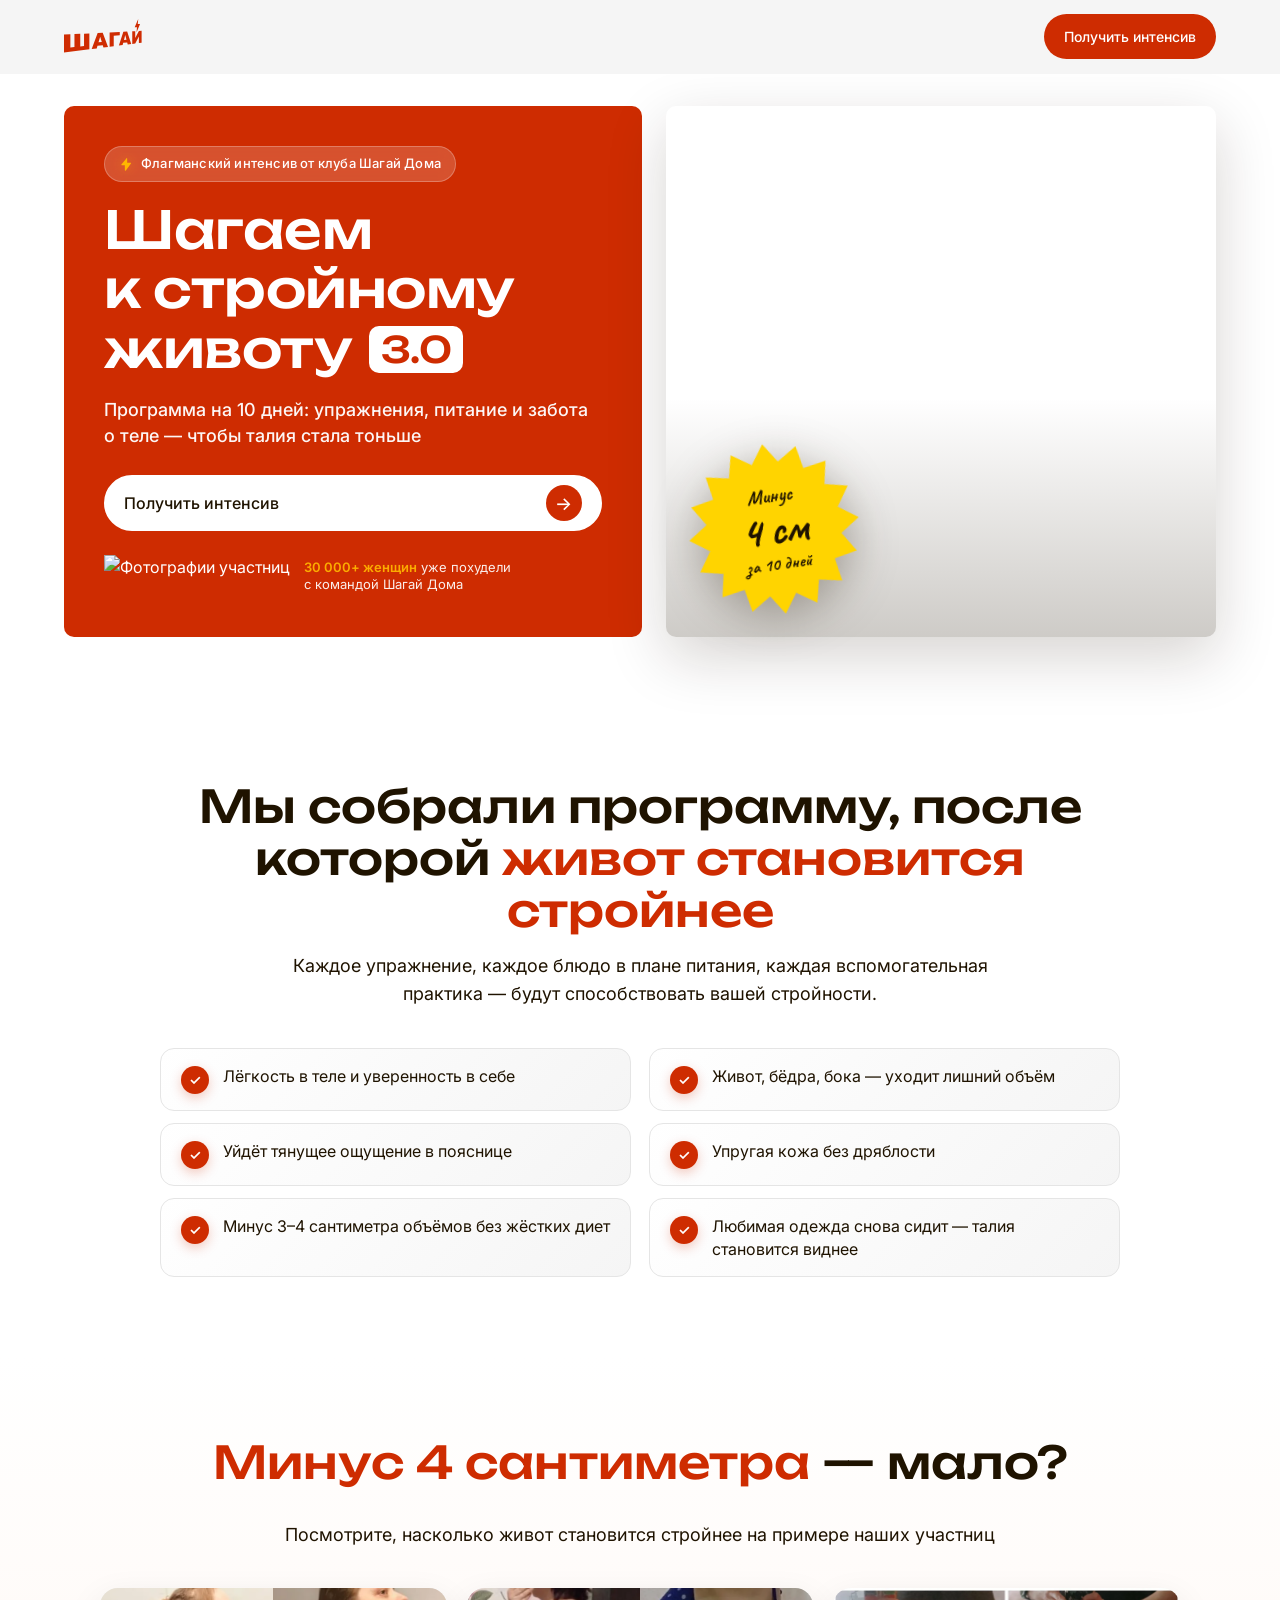
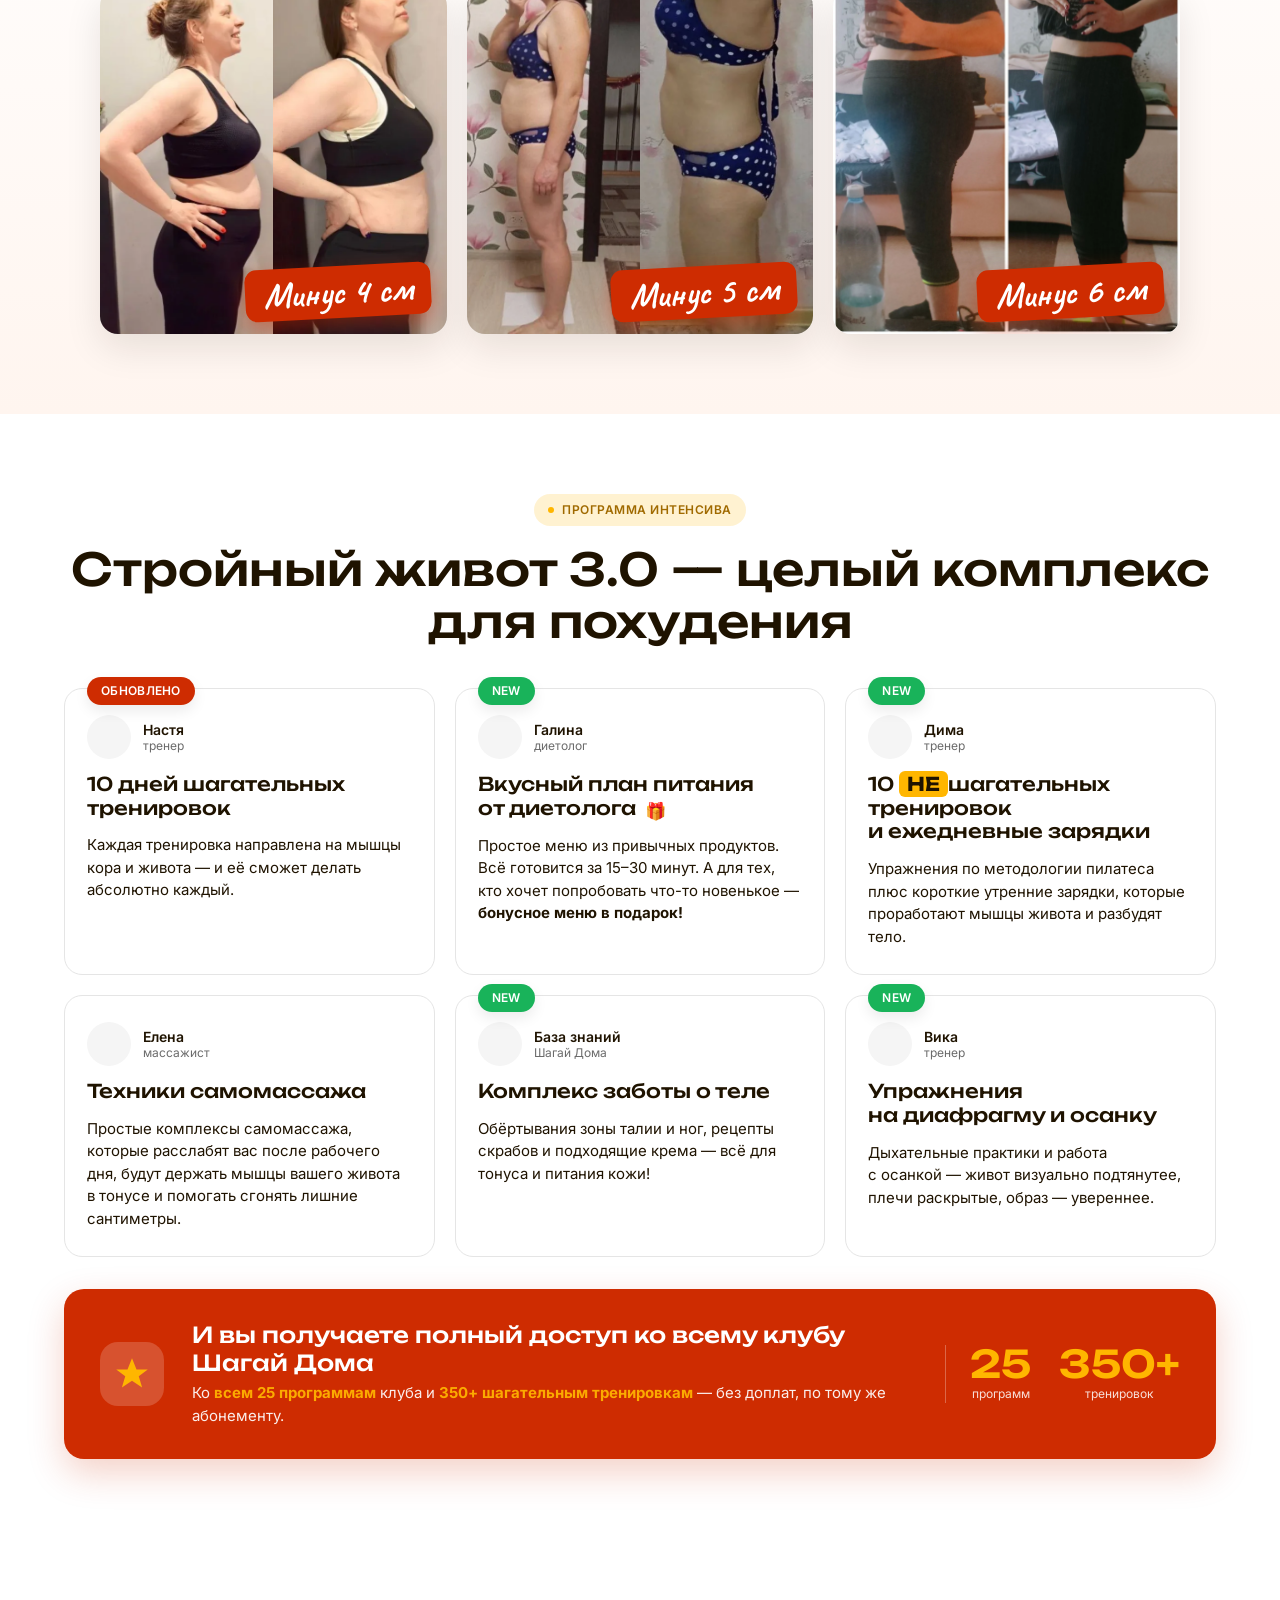
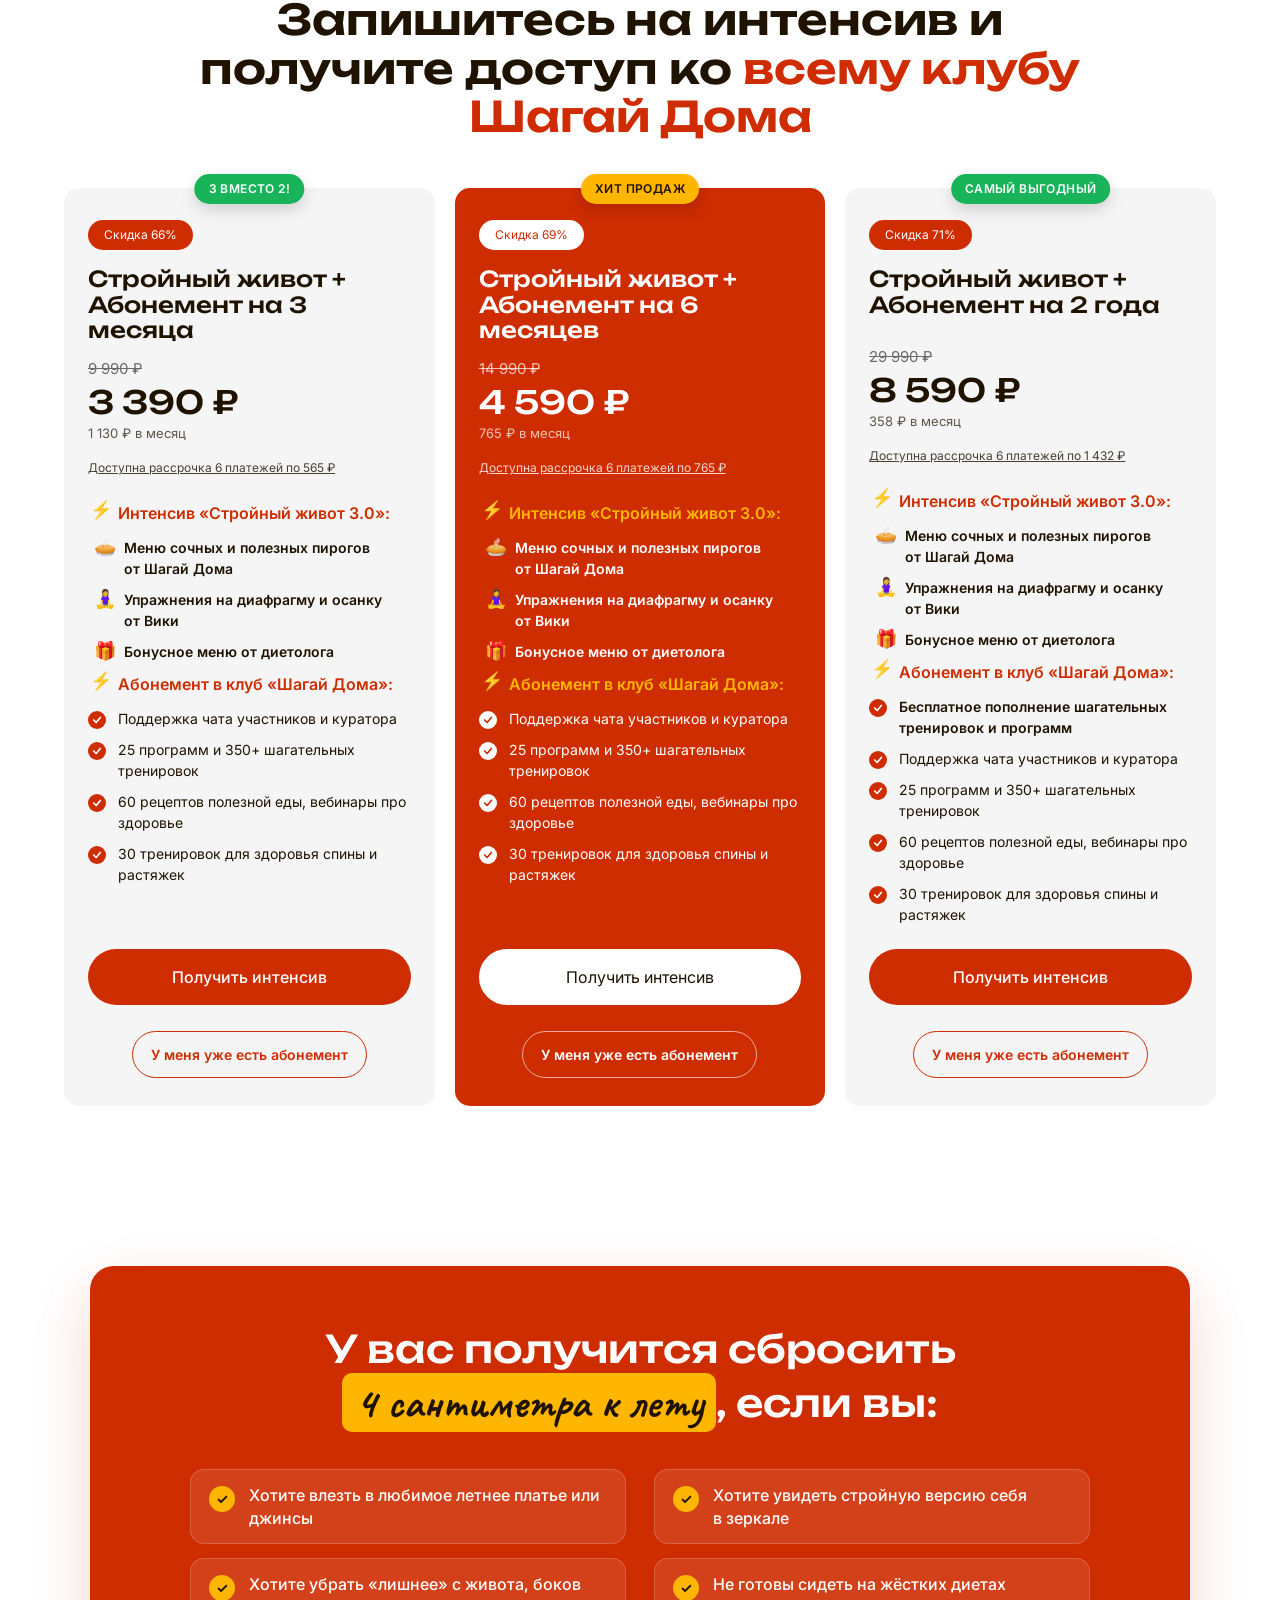
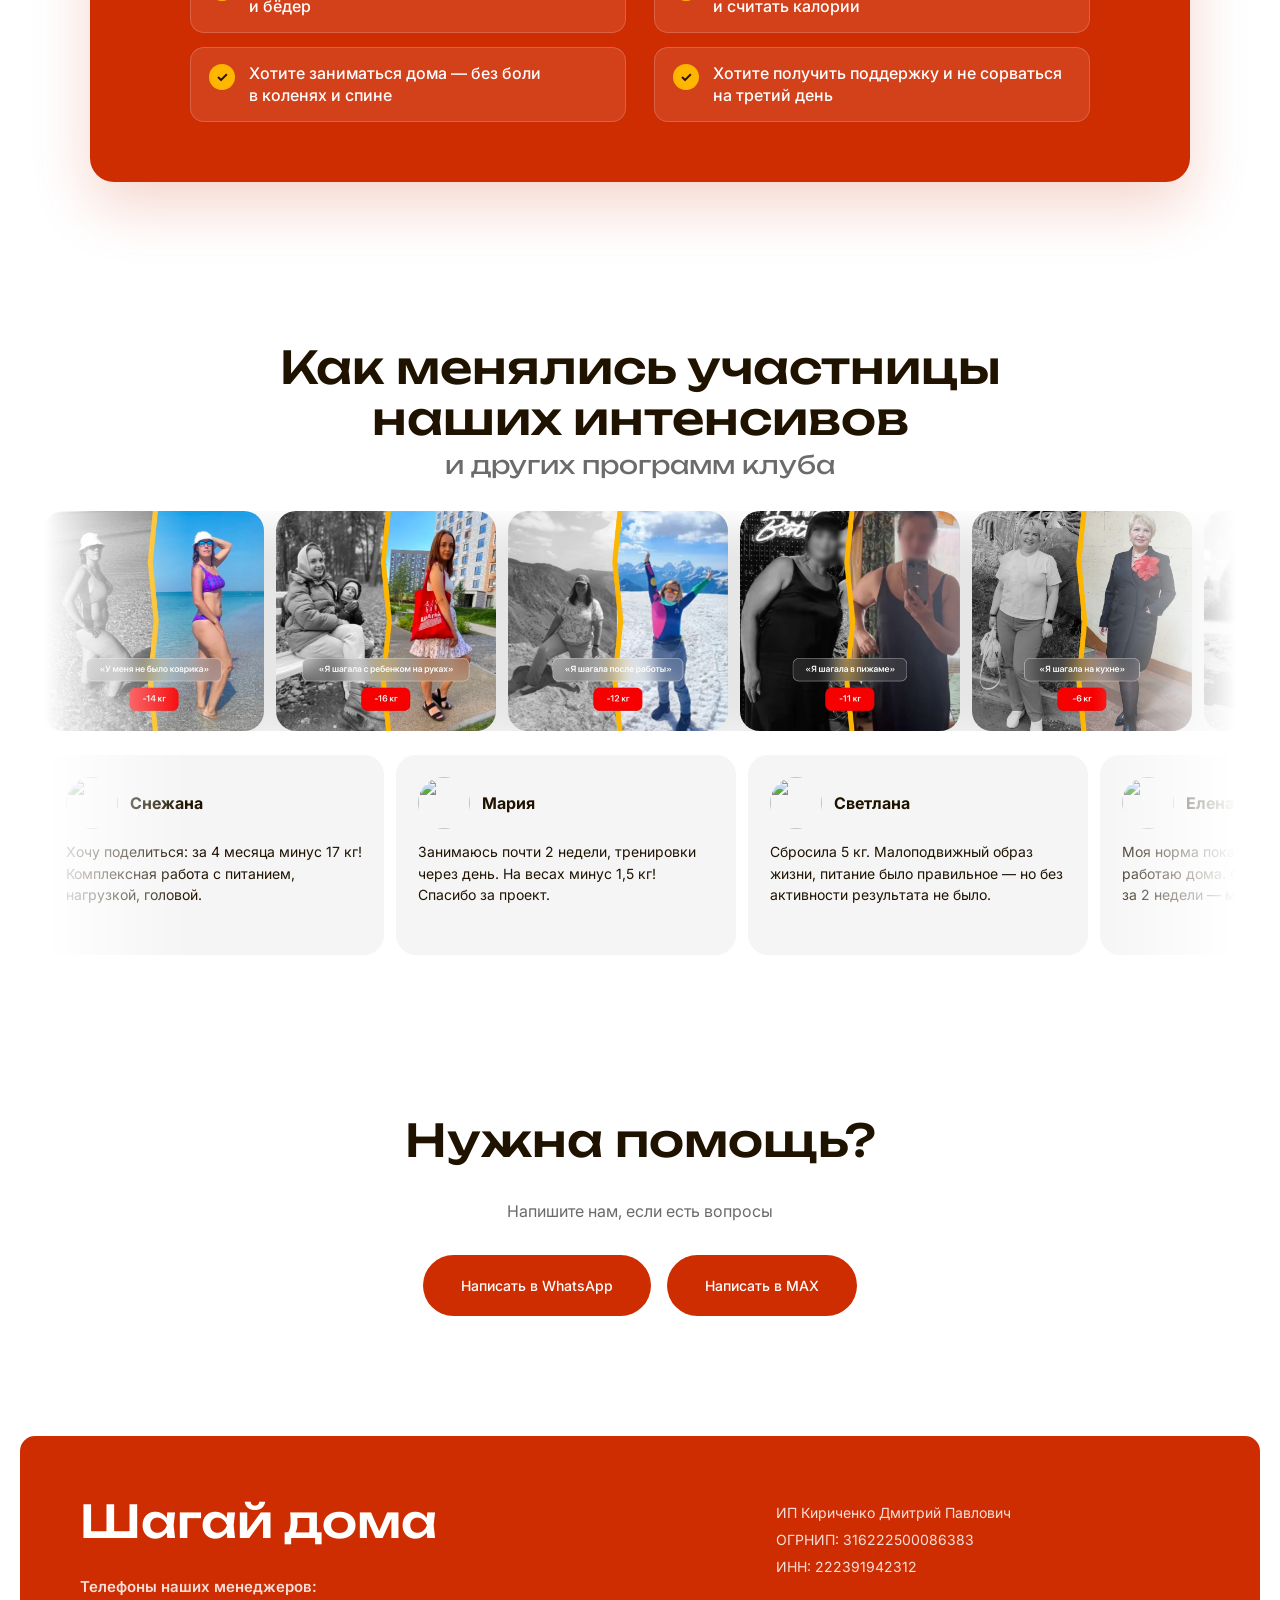
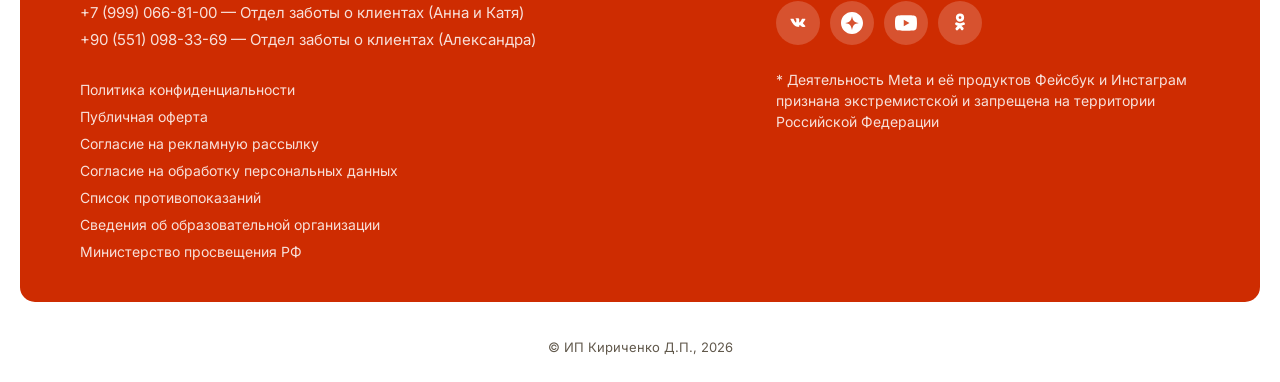
==== commit 5197fa08: "fix(hero): аватарки — единый strip-PNG со stepbystep Заменил 4 разрозненные аватарки (где был Дима) " ====
--- a/tilda-embed.html
+++ b/tilda-embed.html
@@ -1318,6 +1318,21 @@
   background: #f5f5f5;
 }
 .hero__avatars img:first-child { margin-left: 0; }
+
+/* Полоска-strip из 6 аватарок одним PNG (со stepbystep) */
+.hero__avatars--strip {
+  display: block;
+  flex-shrink: 0;
+  height: 42px;
+}
+.hero__avatars--strip img {
+  width: auto;
+  height: 100%;
+  border-radius: 0;
+  border: 0;
+  margin: 0;
+  background: transparent;
+}
 .hero__social-text {
   font-size: 13px;
   line-height: 1.35;
@@ -2015,11 +2030,8 @@
         </a>
 
         <div class="hero__social-proof">
-          <div class="hero__avatars">
-            <img src="https://static.tildacdn.com/tild3761-3533-4038-a635-633839303666/photo_2.jpg" alt="Настя" />
-            <img src="https://static.tildacdn.com/tild3835-3161-4263-b934-363437656239/photo_2024-04-08_201.jpeg" alt="Галина" />
-            <img src="https://static.tildacdn.com/tild6264-6363-4734-b762-373265613539/vika.jpg" alt="Вика" />
-            <img src="https://static.tildacdn.com/tild6662-3164-4936-b730-373766376132/_-fotor-bg-remover-2.png" alt="Елена" />
+          <div class="hero__avatars hero__avatars--strip">
+            <img src="https://optim.tildacdn.com/tild3533-3164-4761-b161-656464363663/-/resize/280x/-/format/webp/2.png.webp" alt="Фотографии участниц" />
           </div>
           <div class="hero__social-text">
             <strong>30&nbsp;000+ женщин</strong> уже похудели<br/>с&nbsp;командой Шагай Дома
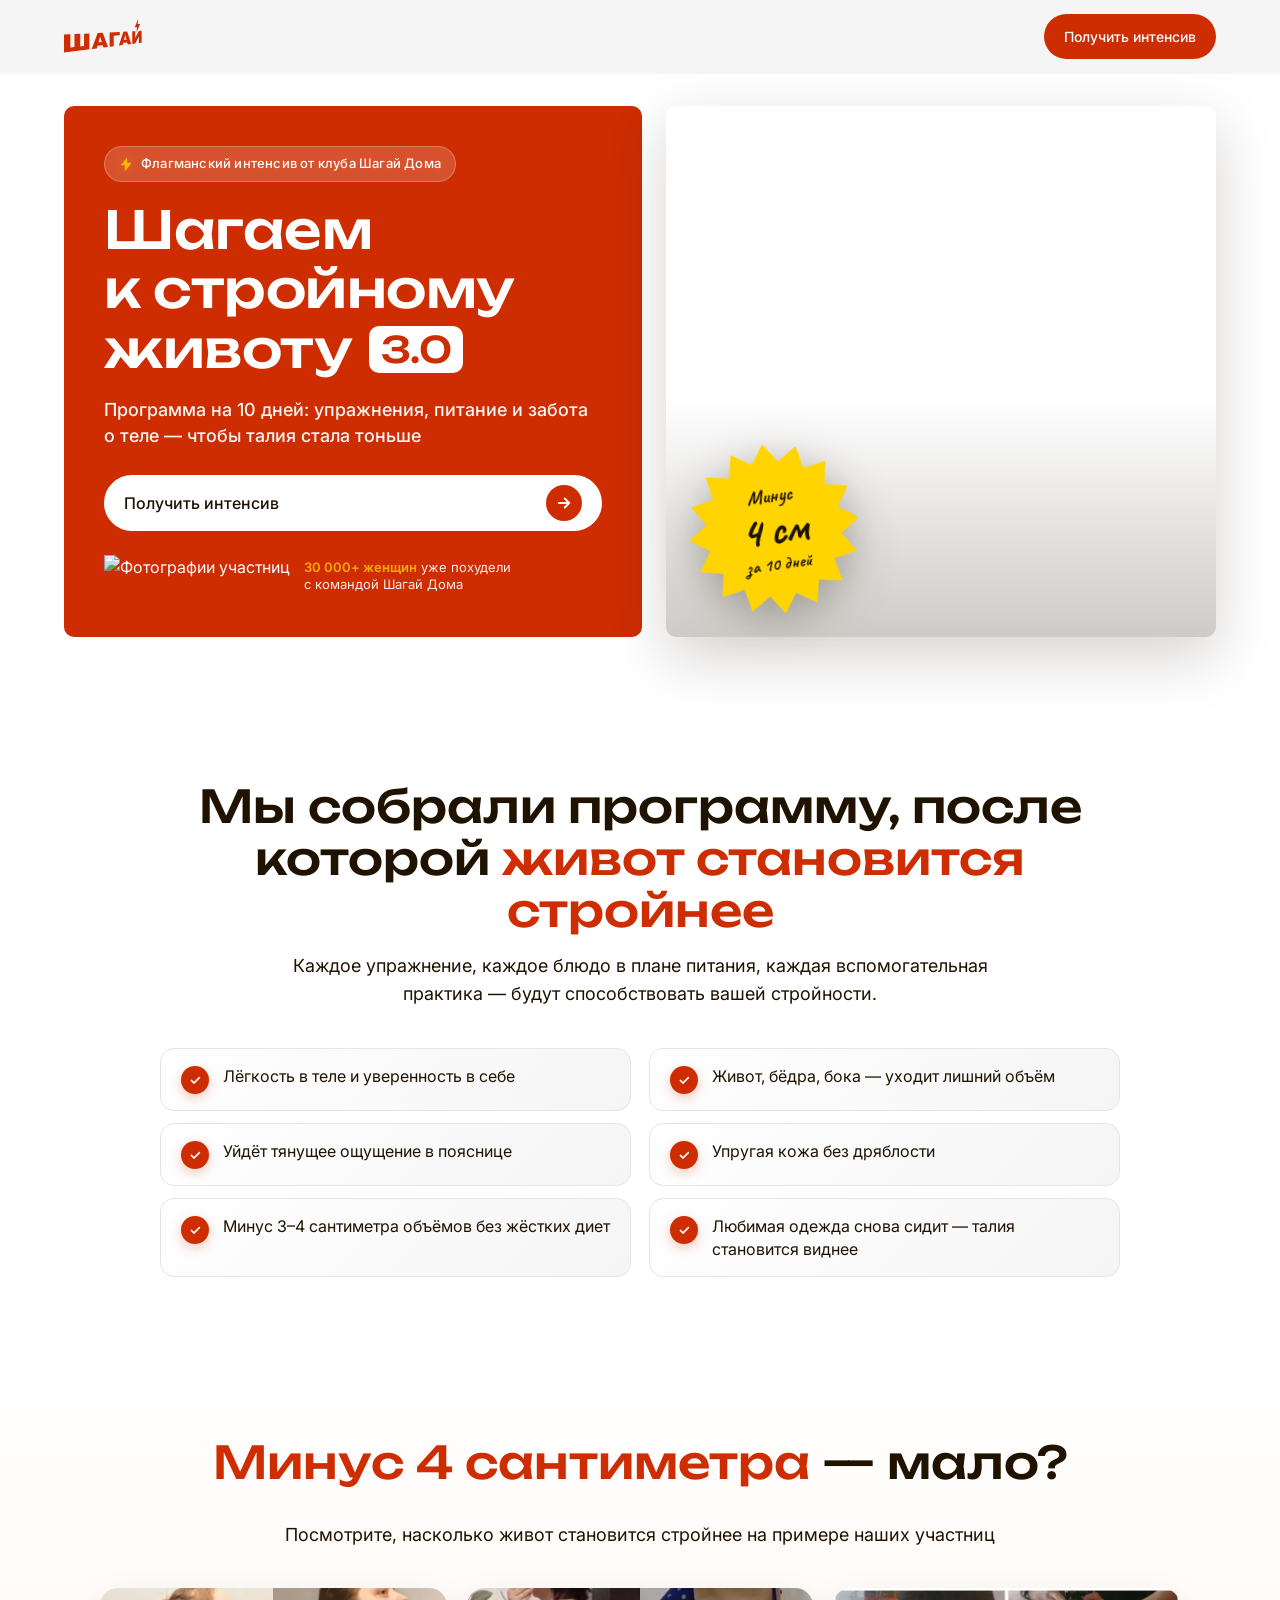
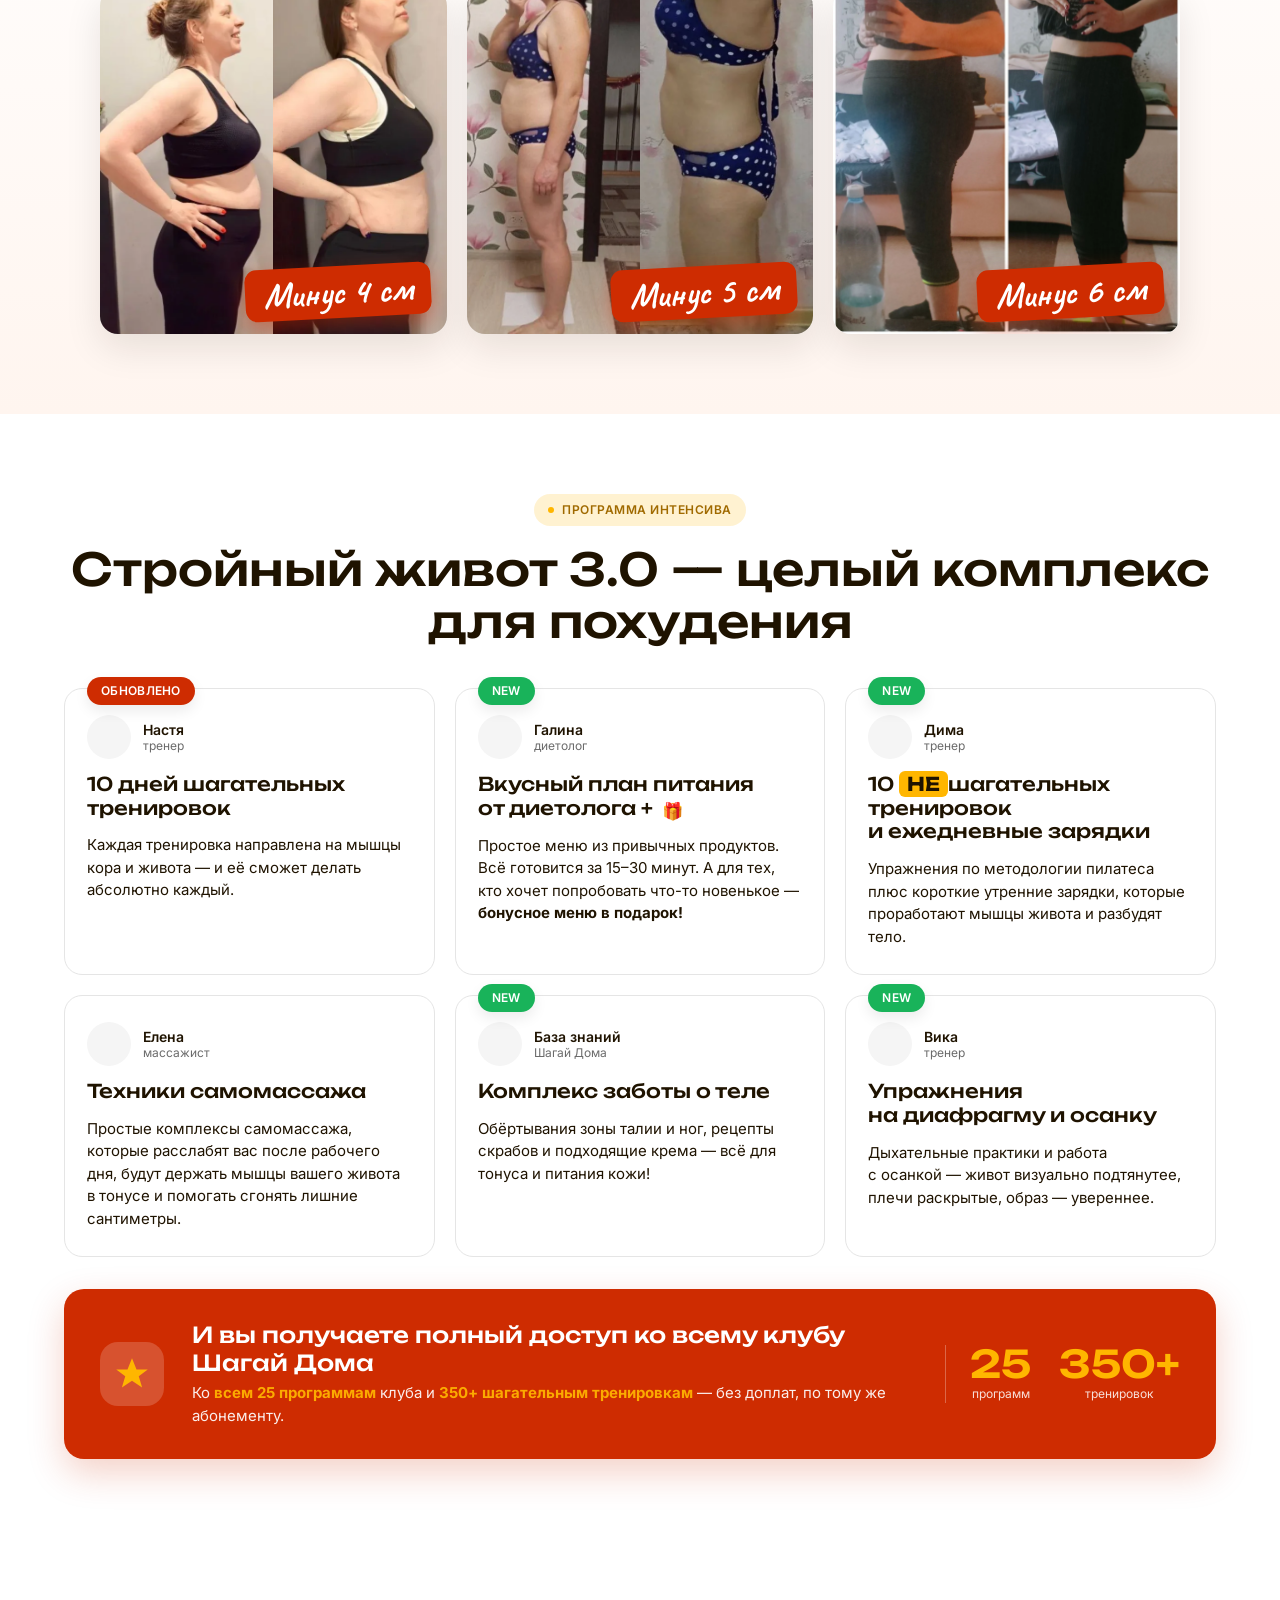
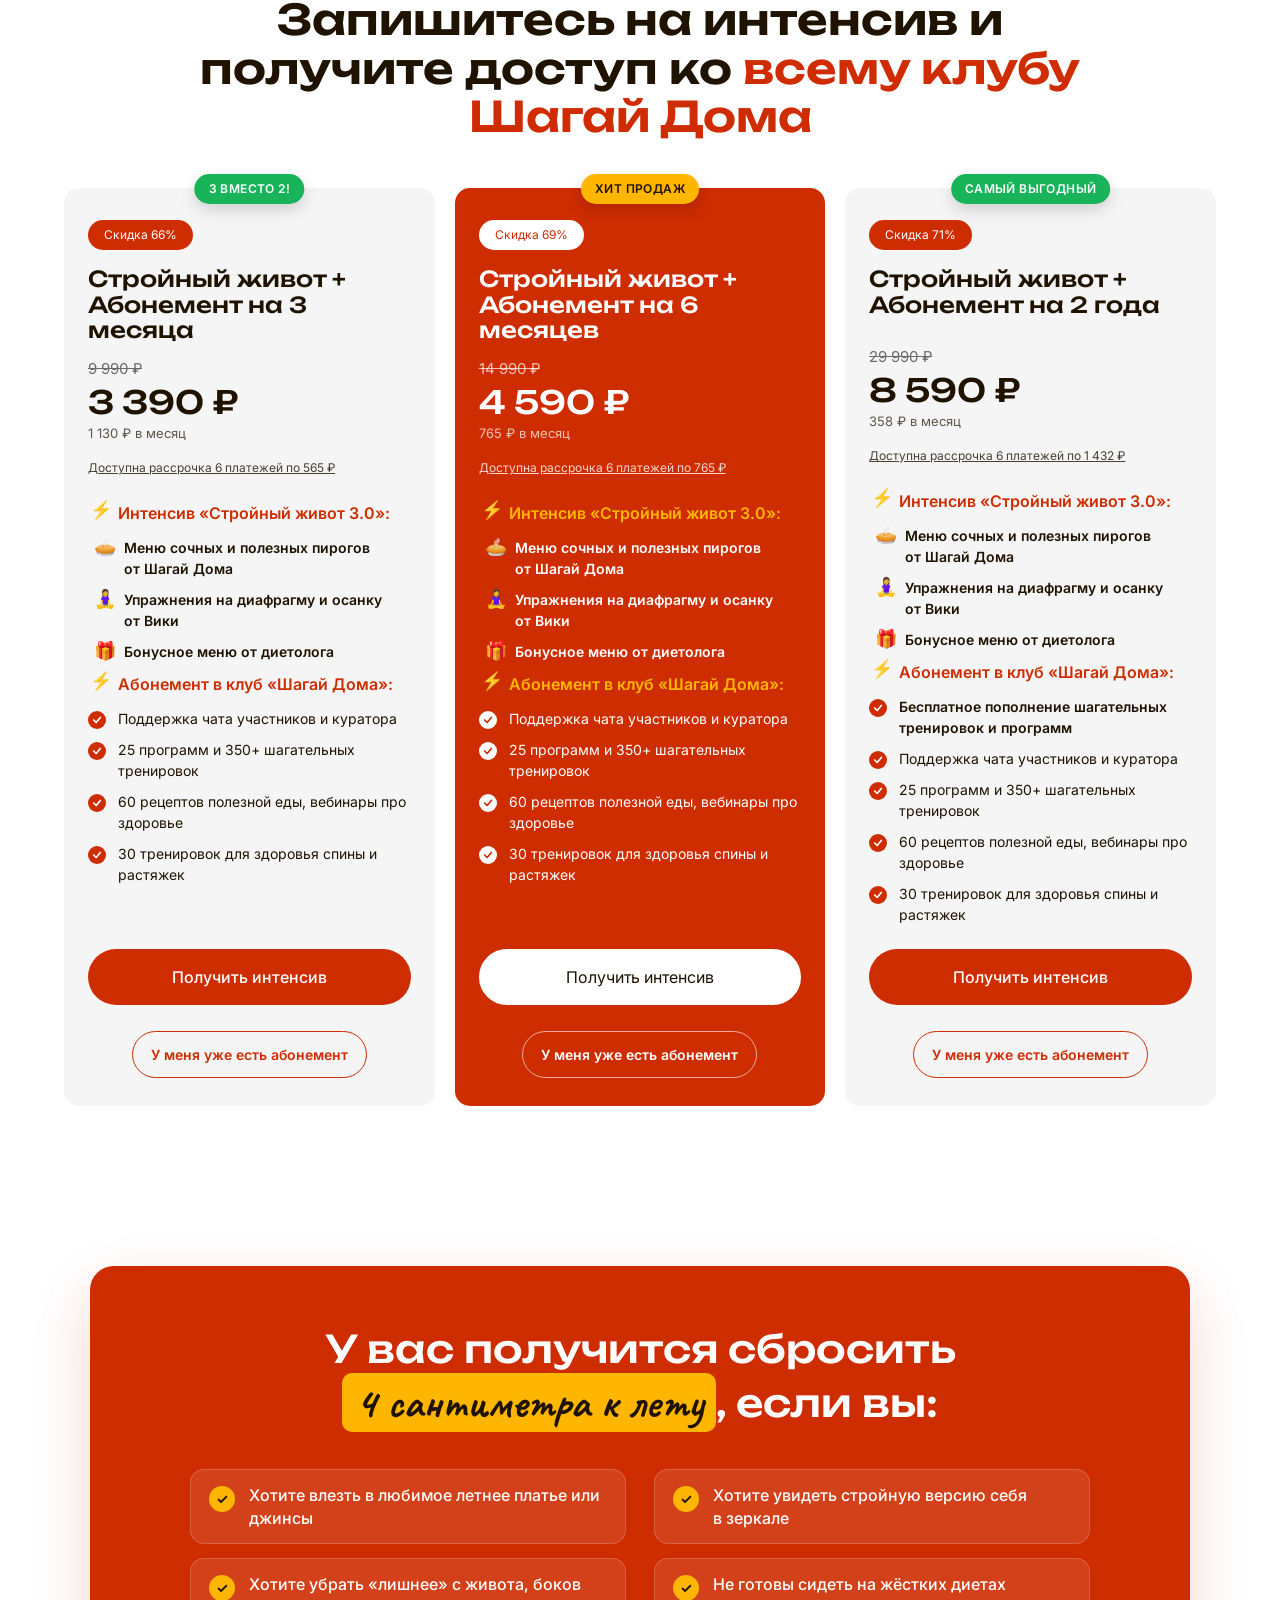
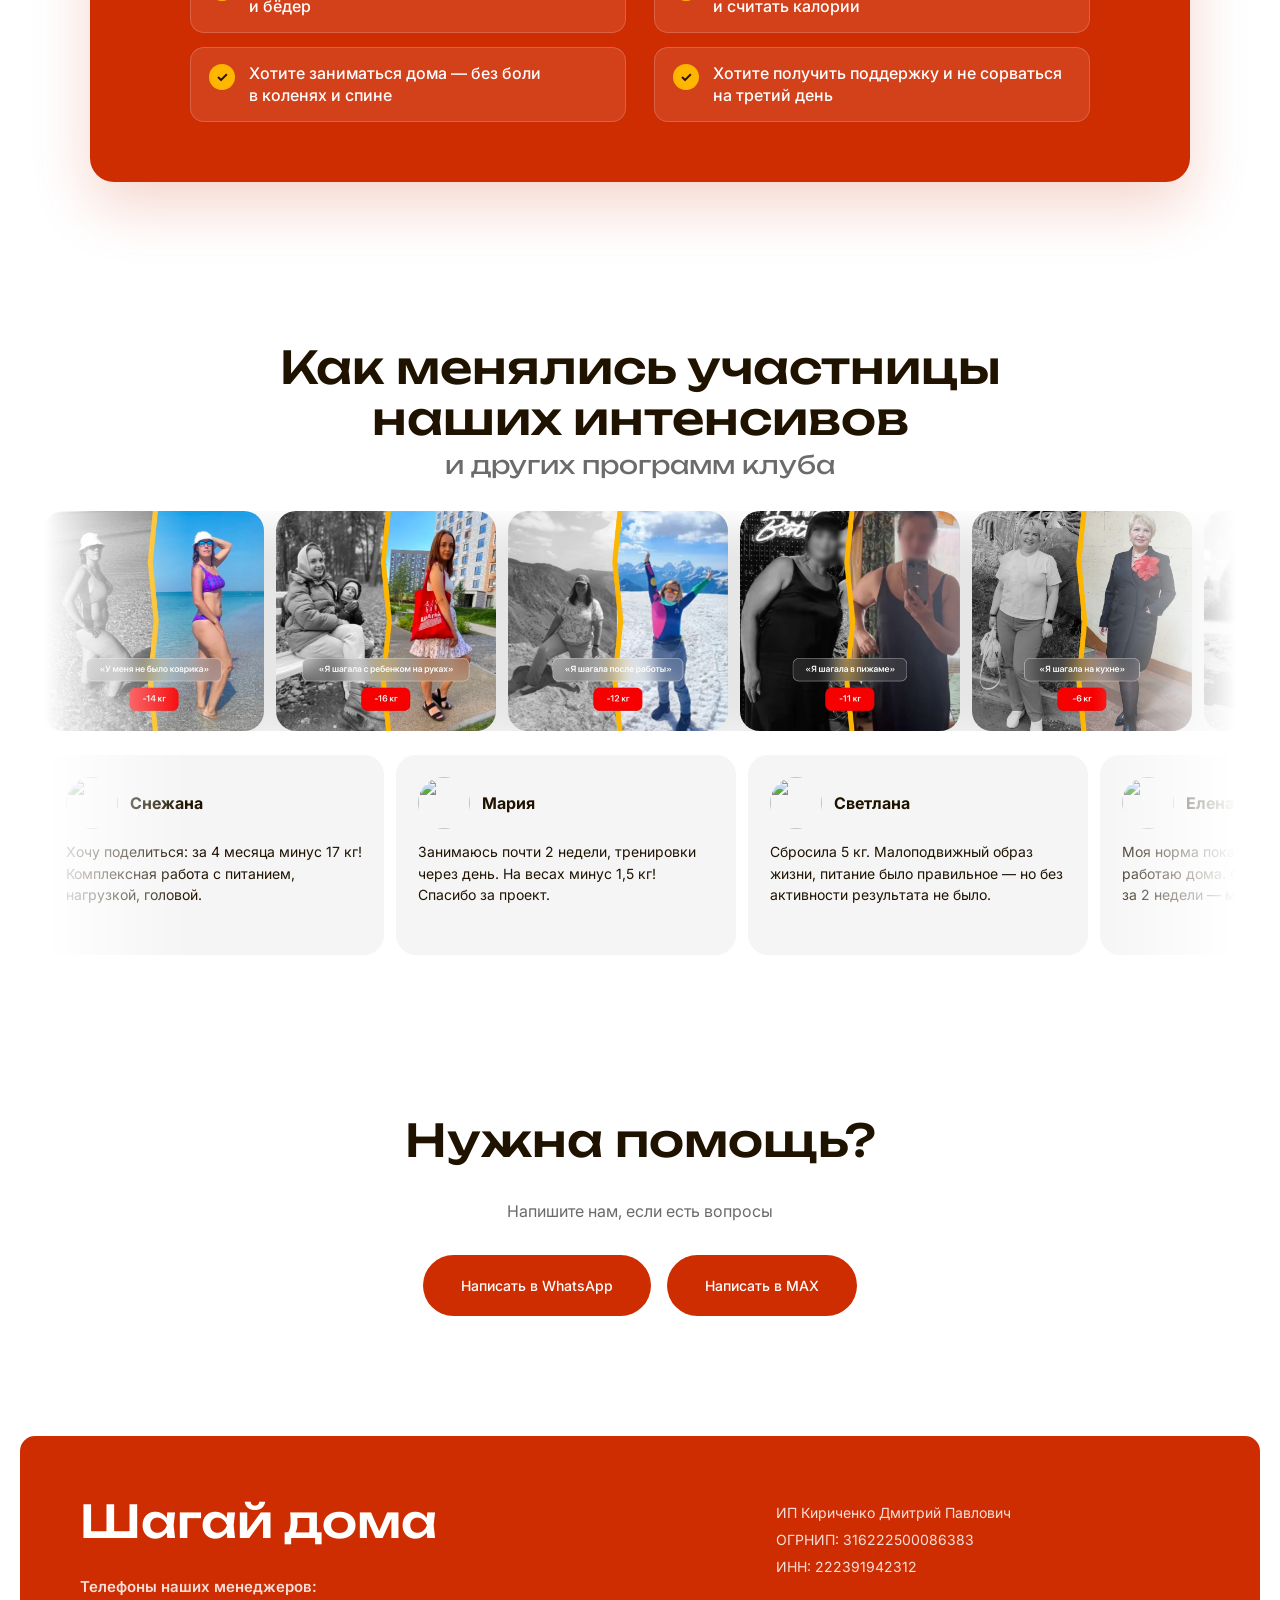
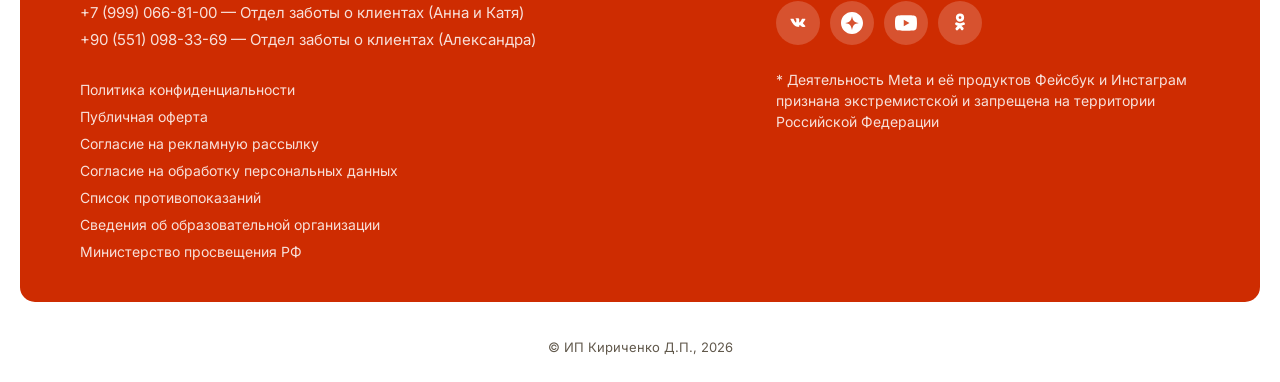
==== commit ed8ef1a4: "fix: + у Галины и центрированная SVG-стрелка в Hero CTA - Карточка Галины: 'Вкусный план питания от " ====
--- a/tilda-embed.html
+++ b/tilda-embed.html
@@ -125,16 +125,30 @@
 .btn--block { width: 100%; }
 
 .btn--primary { background: var(--color-primary); color: #fff; }
-.btn--primary:hover { background: var(--color-primary-hover); color: #1f1300; }
-
 .btn--white { background: #fff; color: var(--color-text); border-color: #fff; font-family: var(--font-b); font-weight: 400; }
-.btn--white:hover { background: var(--color-primary); color: #fff; border-color: var(--color-primary); }
-
 .btn--outline { background: transparent; color: var(--color-text); border-color: var(--color-discount); }
-.btn--outline:hover { background: var(--color-primary); border-color: var(--color-primary); color: #fff; }
-
 .btn--outline-white { background: transparent; color: #fff; border-color: #fff; }
-.btn--outline-white:hover { background: #fff; color: var(--color-primary); }
+
+/* Жёлтый hover/нажатие — единый стиль для всех CTA */
+@media (hover: hover) {
+  .btn--primary:hover,
+  .btn--white:hover,
+  .btn--outline:hover,
+  .btn--outline-white:hover {
+    background: var(--color-primary-hover);
+    color: #1f1300;
+    border-color: var(--color-primary-hover);
+  }
+}
+/* На мобилке :active + :focus — чтобы жёлтое срабатывало по тапу */
+.btn--primary:active, .btn--primary:focus,
+.btn--white:active, .btn--white:focus,
+.btn--outline:active, .btn--outline:focus,
+.btn--outline-white:active, .btn--outline-white:focus {
+  background: var(--color-primary-hover);
+  color: #1f1300;
+  border-color: var(--color-primary-hover);
+}
 
 /* ======================== HEADER =============================== */
 .header {
@@ -904,13 +918,39 @@
   text-decoration: none;
   transition: background .15s, color .15s;
 }
-.rate-card__alt-link:hover { background: var(--color-primary); color: #fff; }
-/* На красном (featured) тарифе — белая обводка */
+/* Жёлтый ховер/нажатие */
+@media (hover: hover) {
+  .rate-card__alt-link:hover {
+    background: var(--color-primary-hover);
+    color: #1f1300;
+    border-color: var(--color-primary-hover);
+  }
+}
+.rate-card__alt-link:active,
+.rate-card__alt-link:focus {
+  background: var(--color-primary-hover);
+  color: #1f1300;
+  border-color: var(--color-primary-hover);
+}
+
+/* На красном (featured) тарифе — белая обводка по умолчанию, жёлтая на ховере */
 .rate-card__alt-link--on-red {
   color: #fff;
   border-color: rgba(255,255,255,0.6);
 }
-.rate-card__alt-link--on-red:hover { background: #fff; color: var(--color-primary); border-color: #fff; }
+@media (hover: hover) {
+  .rate-card__alt-link--on-red:hover {
+    background: var(--color-primary-hover);
+    color: #1f1300;
+    border-color: var(--color-primary-hover);
+  }
+}
+.rate-card__alt-link--on-red:active,
+.rate-card__alt-link--on-red:focus {
+  background: var(--color-primary-hover);
+  color: #1f1300;
+  border-color: var(--color-primary-hover);
+}
 .rate-card__price { display: flex; flex-direction: column; gap: 4px; }
 .rate-card__old {
   text-decoration: line-through;
@@ -1286,12 +1326,14 @@
   font-size: 18px;
   transition: transform .2s, background .2s;
 }
-/* Hover-эффект только на устройствах с настоящим hover (десктоп с мышкой).
-   На мобилке iOS Safari иначе залипает :hover после тапа и перебивает :active. */
+/* Hover на десктопе + active/focus на мобилке — стрелка-кружок жёлтая */
 @media (hover: hover) {
-  .hero__cta:hover .hero__cta-arrow { transform: translateX(4px); background: #1f1300; }
-}
-/* При нажатии — жёлтый круг (как на баннере) */
+  .hero__cta:hover .hero__cta-arrow {
+    transform: translateX(4px);
+    background: #FFB600;
+    color: #1f1300;
+  }
+}
 .hero__cta:active .hero__cta-arrow,
 .hero__cta:focus .hero__cta-arrow {
   background: #FFB600 !important;
@@ -2026,7 +2068,9 @@
 
         <a href="#rates" class="btn btn--white btn--lg btn--block hero__cta">
           <span>Получить интенсив</span>
-          <span class="hero__cta-arrow">→</span>
+          <span class="hero__cta-arrow" aria-hidden="true">
+            <svg viewBox="0 0 24 24" width="18" height="18" fill="none" stroke="currentColor" stroke-width="2.5" stroke-linecap="round" stroke-linejoin="round"><line x1="5" y1="12" x2="19" y2="12"/><polyline points="13 6 19 12 13 18"/></svg>
+          </span>
         </a>
 
         <div class="hero__social-proof">
@@ -2153,7 +2197,7 @@
             <span>диетолог</span>
           </div>
         </div>
-        <h3>Вкусный план питания от&nbsp;диетолога <span class="complex-card__gift">🎁</span></h3>
+        <h3>Вкусный план питания от&nbsp;диетолога&nbsp;+ <span class="complex-card__gift">🎁</span></h3>
         <p>Простое меню из&nbsp;привычных продуктов. Всё готовится за&nbsp;15–30&nbsp;минут. А&nbsp;для тех, кто хочет попробовать что-то новенькое&nbsp;— <strong>бонусное меню в&nbsp;подарок!</strong></p>
       </article>
 
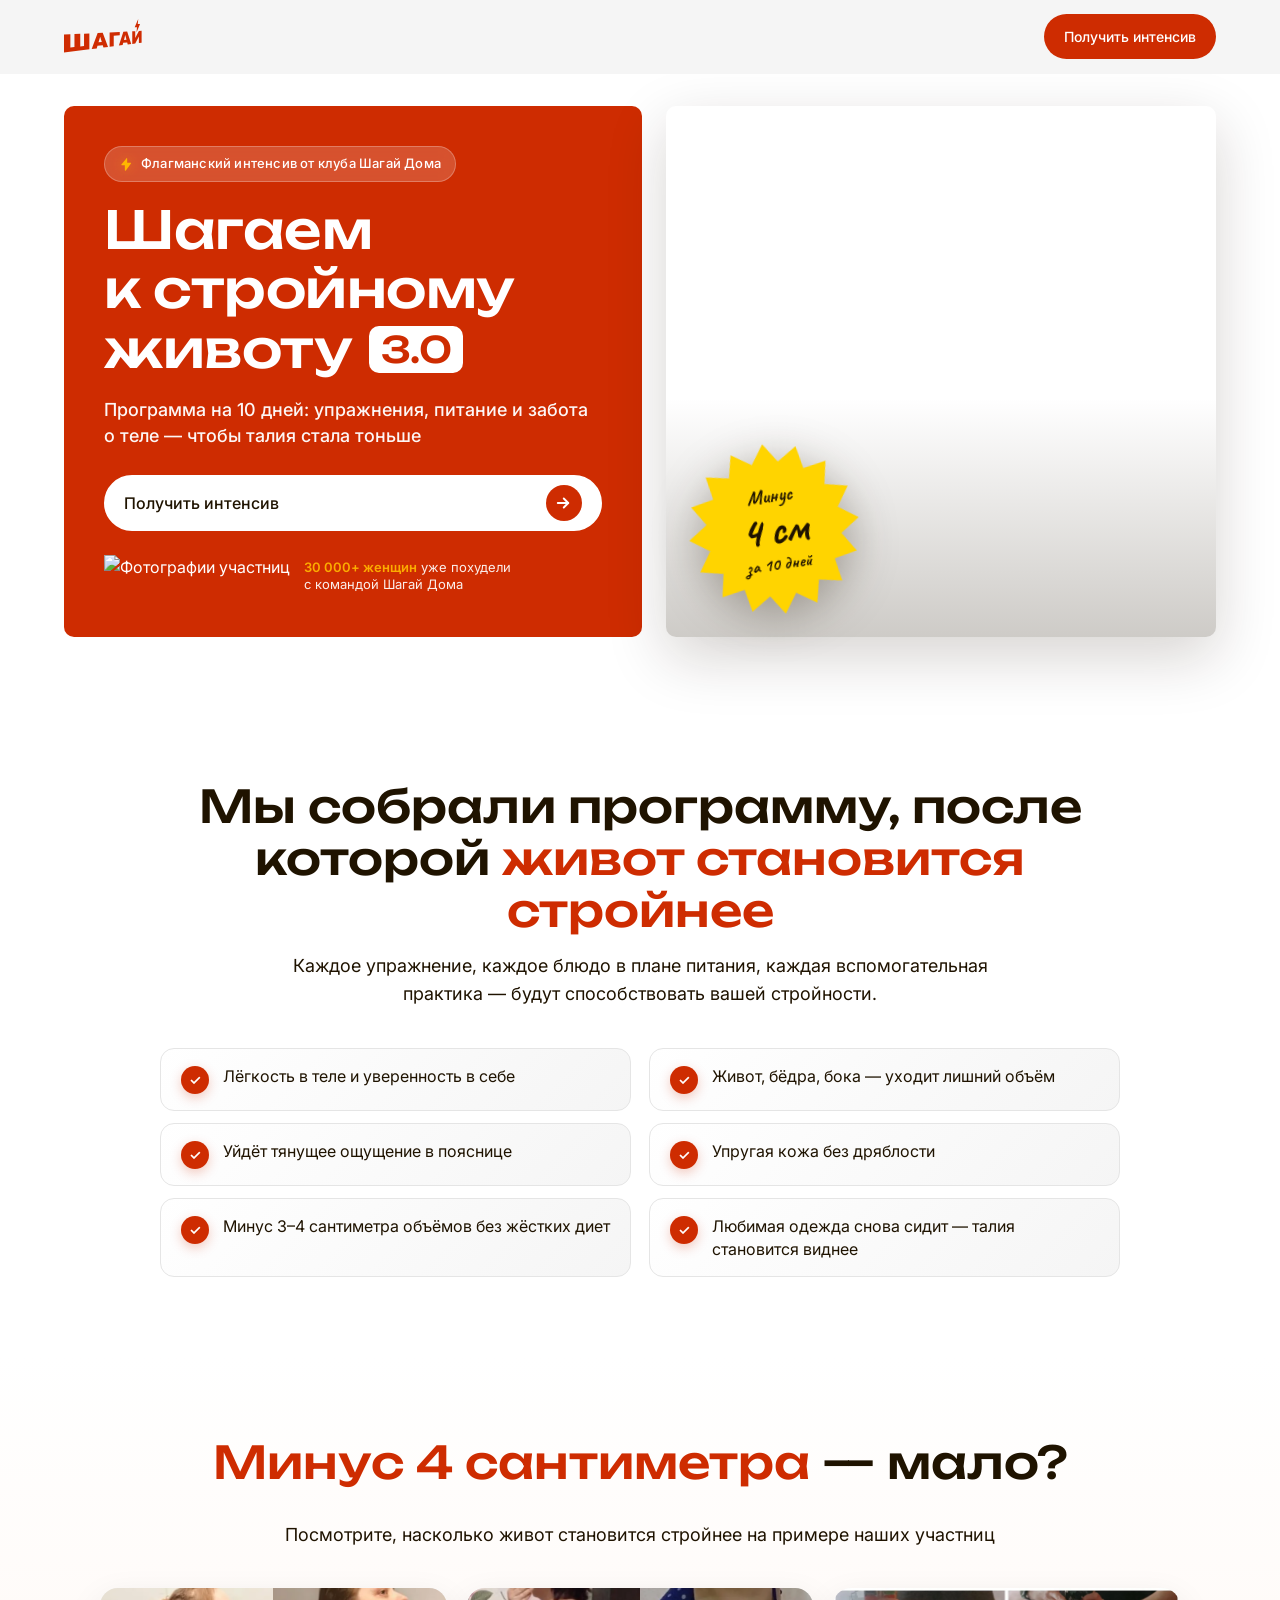
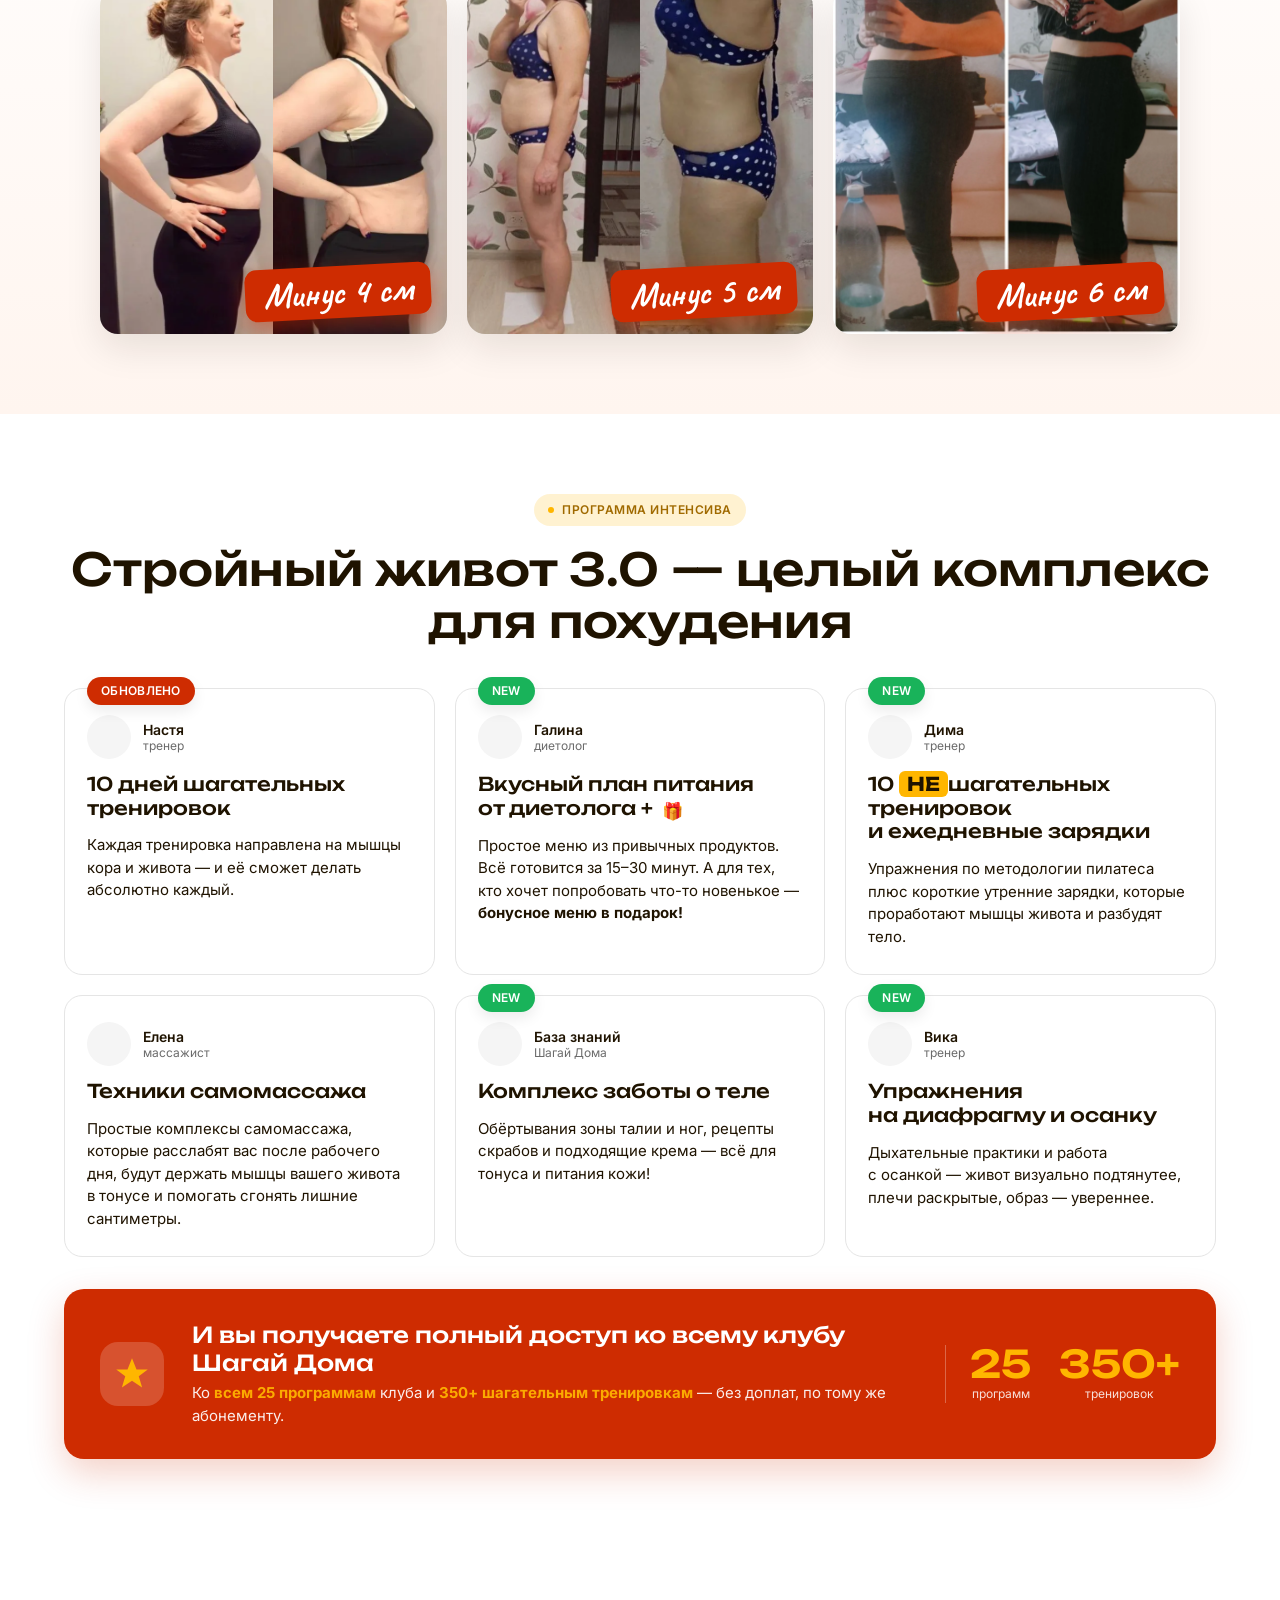
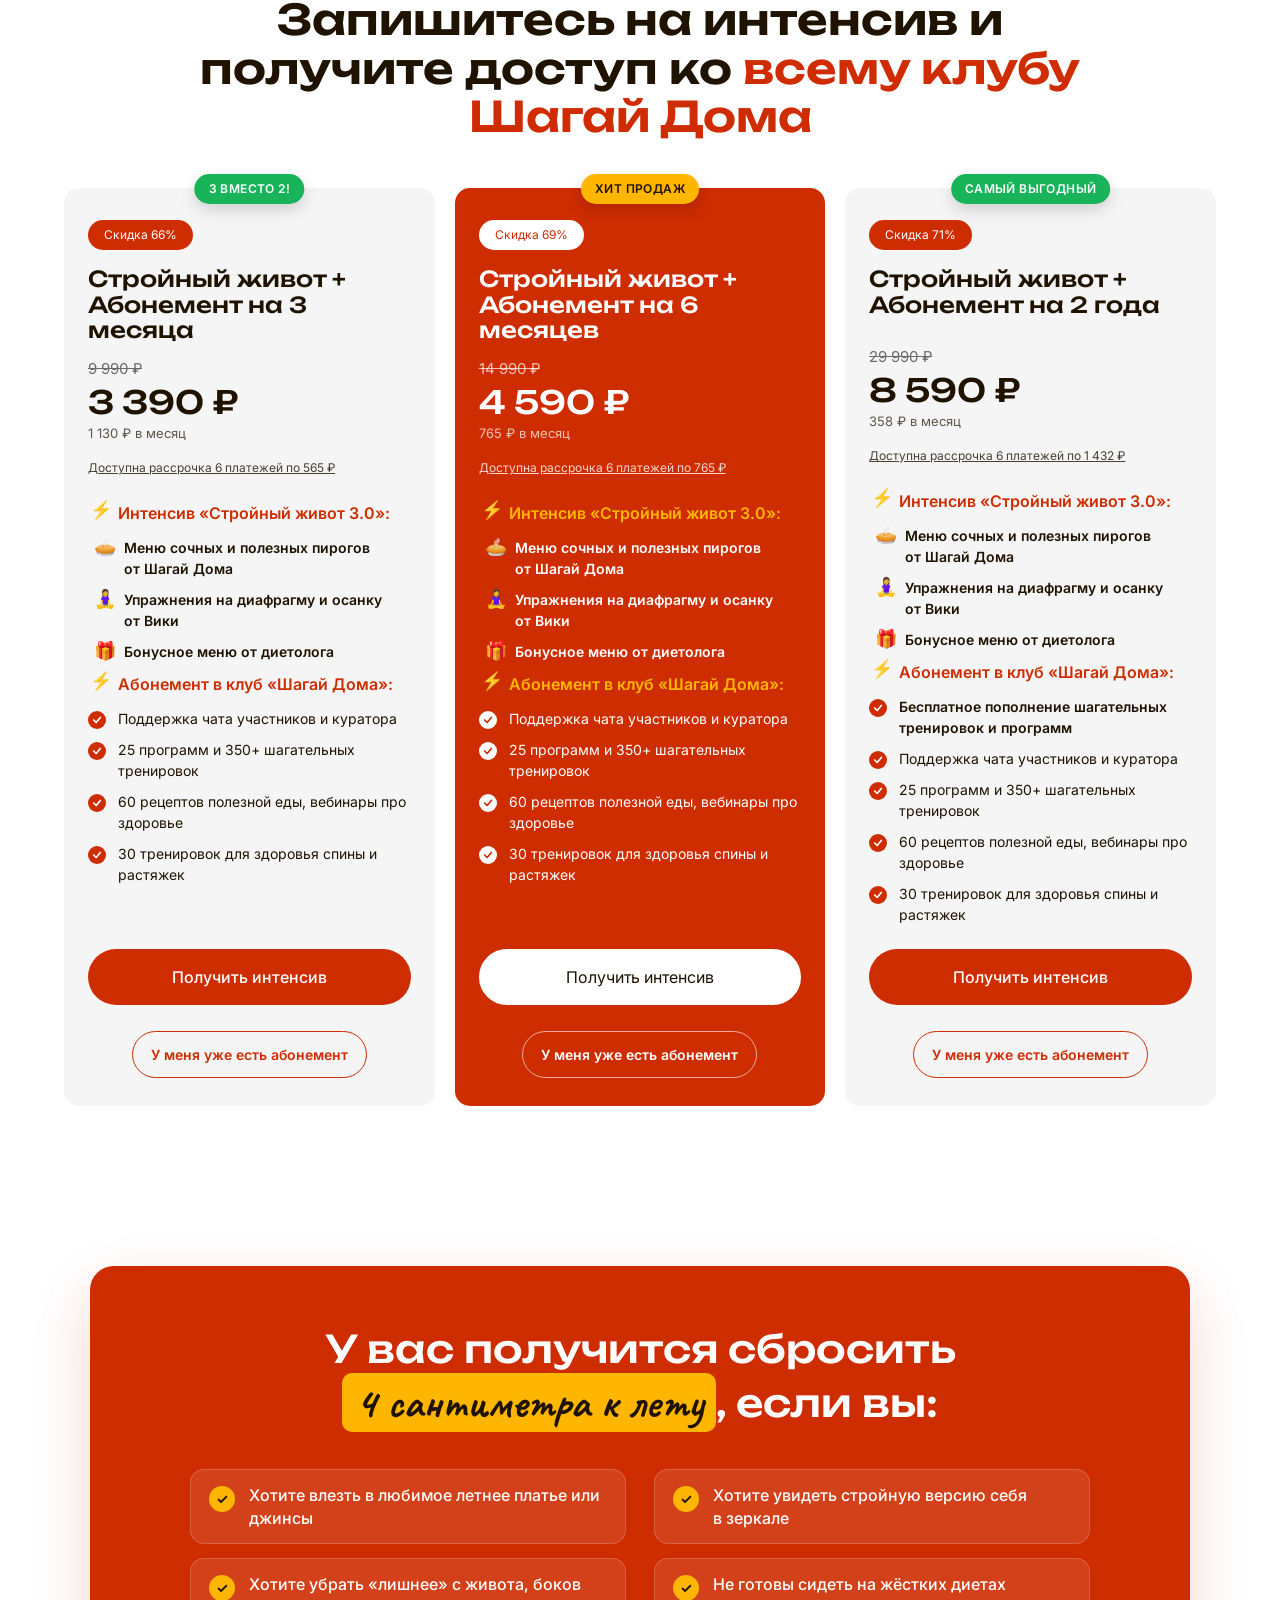
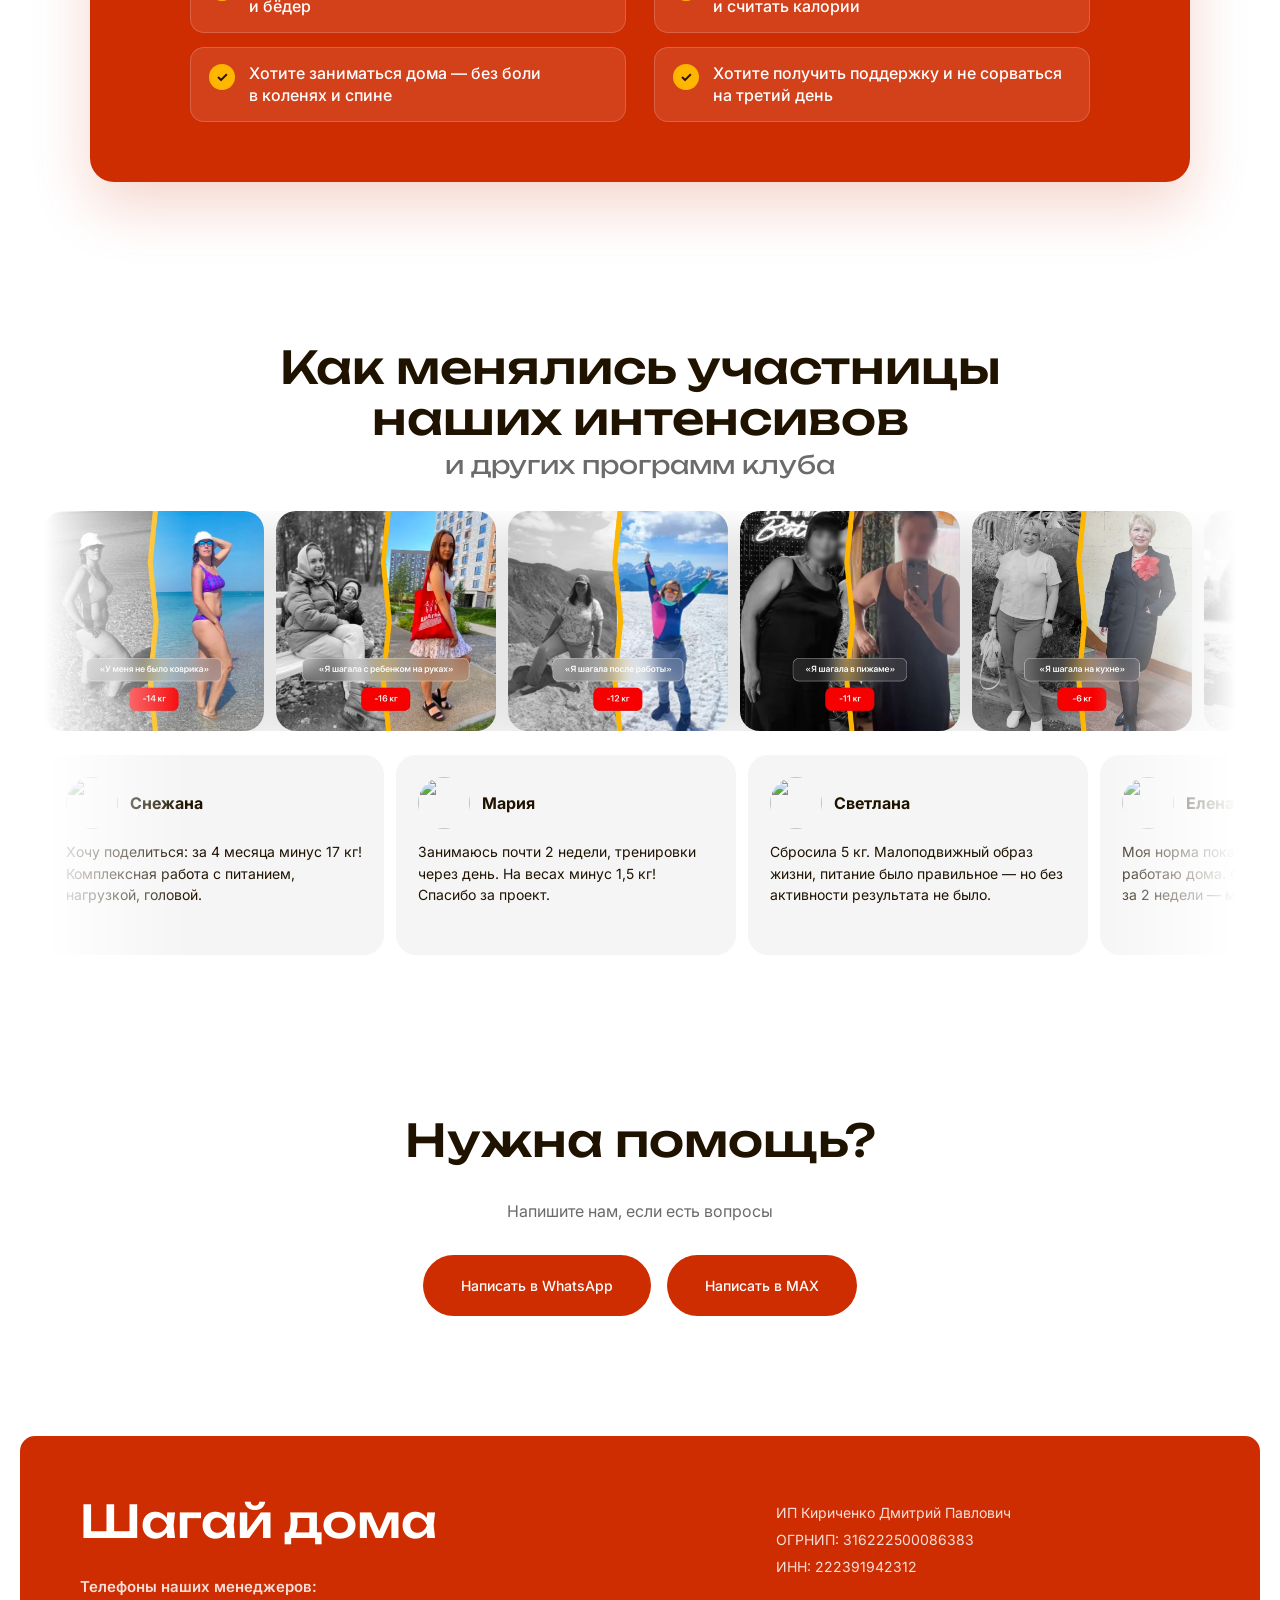
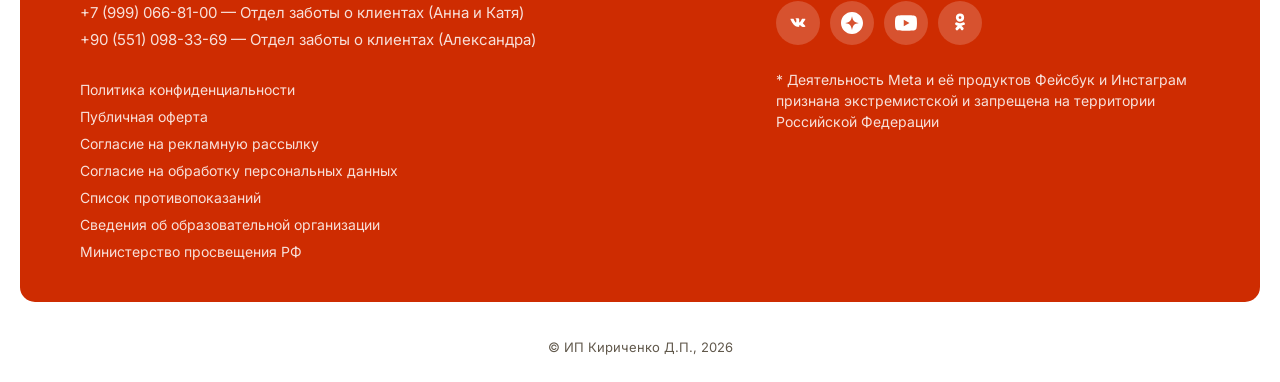
==== commit 8a2019fa: "fix(hero): оптическое центрирование SVG-стрелки Геометрически стрелка была центрирована (9px отступ " ====
--- a/tilda-embed.html
+++ b/tilda-embed.html
@@ -1324,7 +1324,12 @@
   align-items: center;
   justify-content: center;
   font-size: 18px;
+  line-height: 0;
   transition: transform .2s, background .2s;
+}
+.hero__cta-arrow svg {
+  display: block;
+  margin-left: -2px;  /* оптическая корректировка: тяжёлый арроухед справа визуально тянет вправо */
 }
 /* Hover на десктопе + active/focus на мобилке — стрелка-кружок жёлтая */
 @media (hover: hover) {
